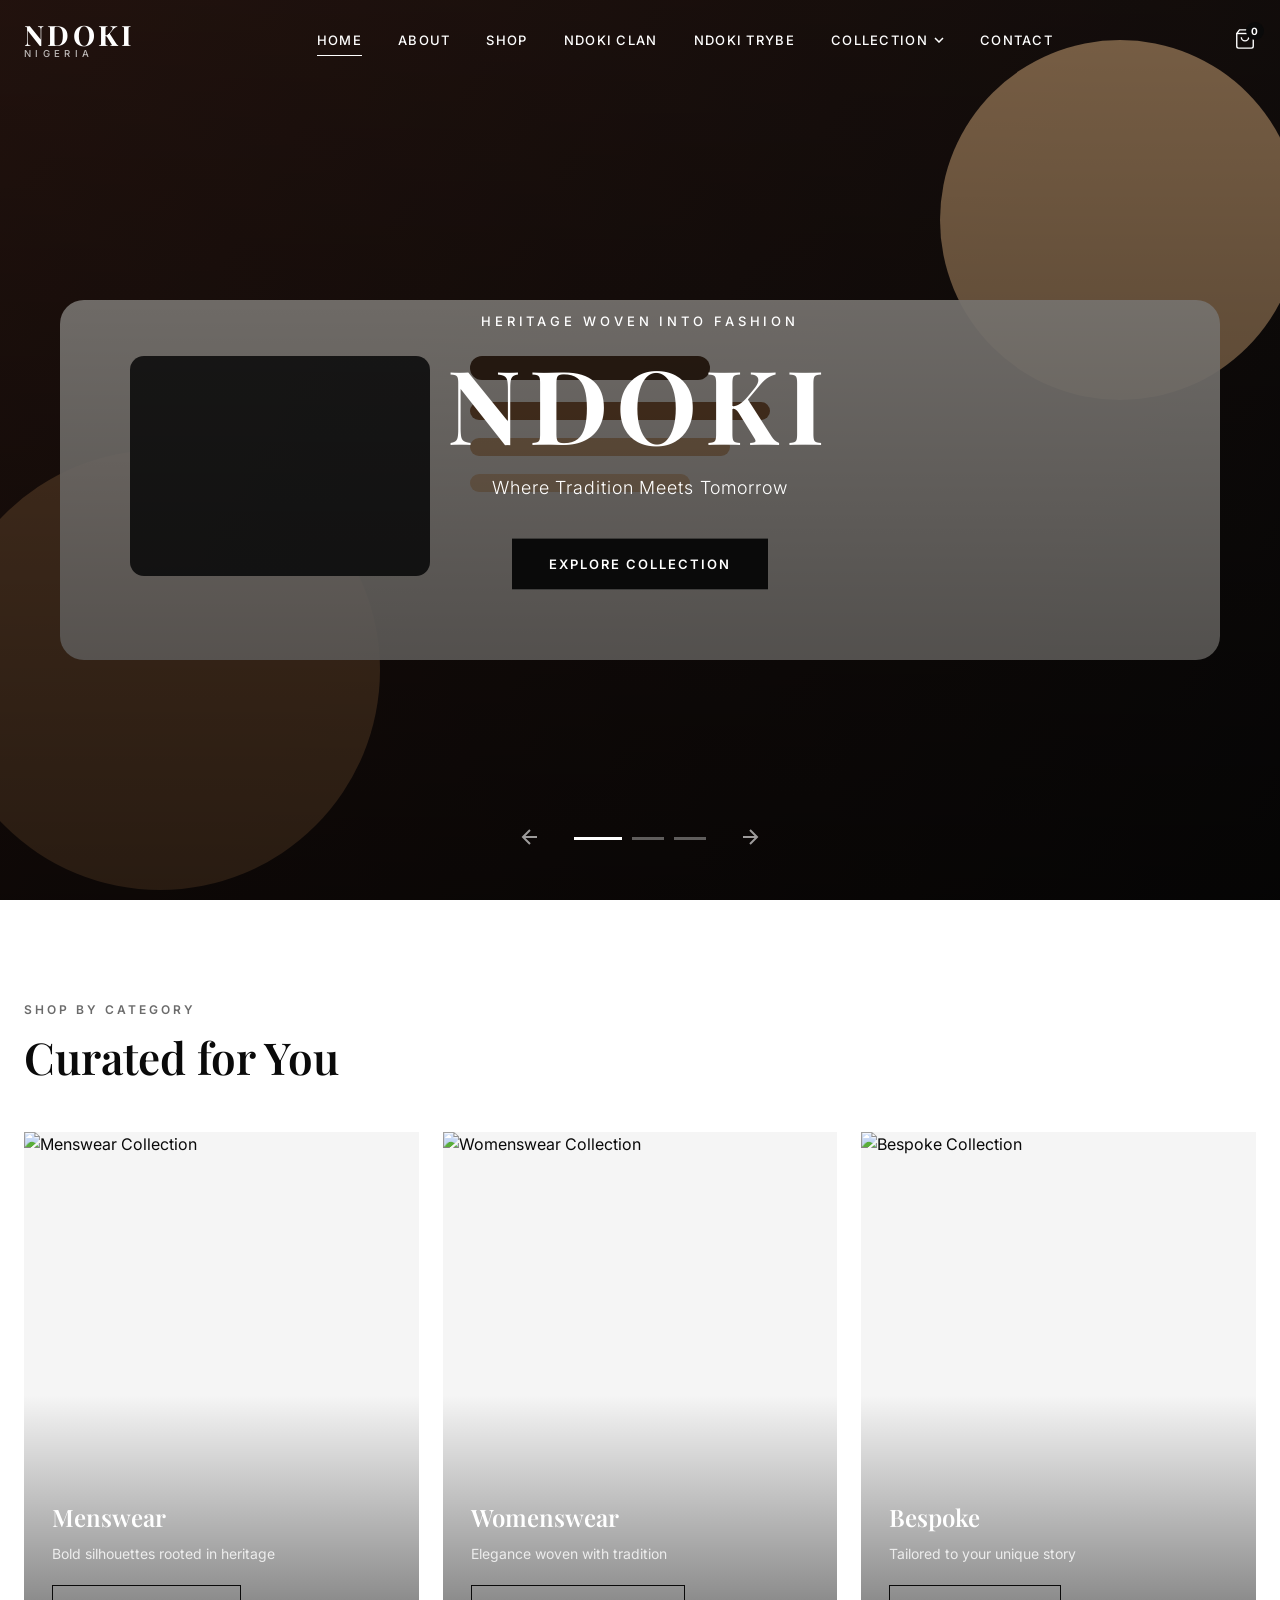
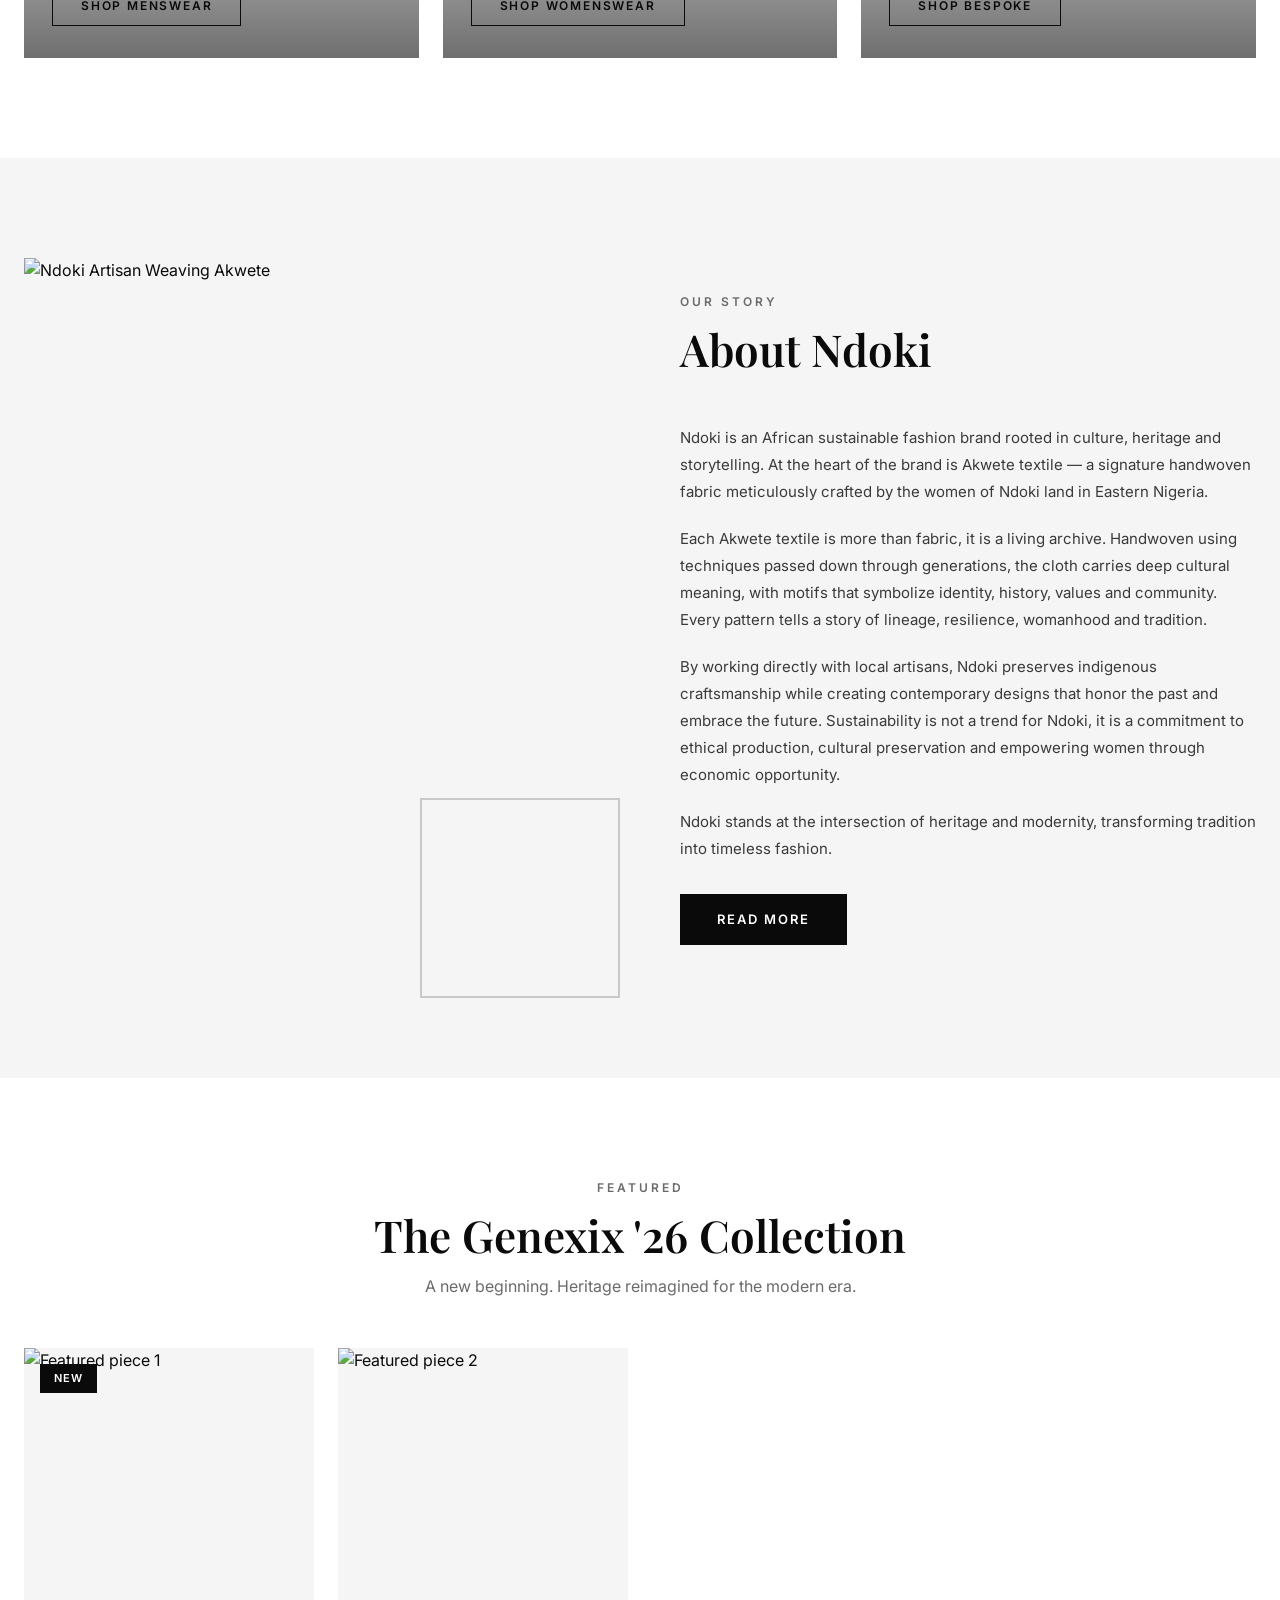
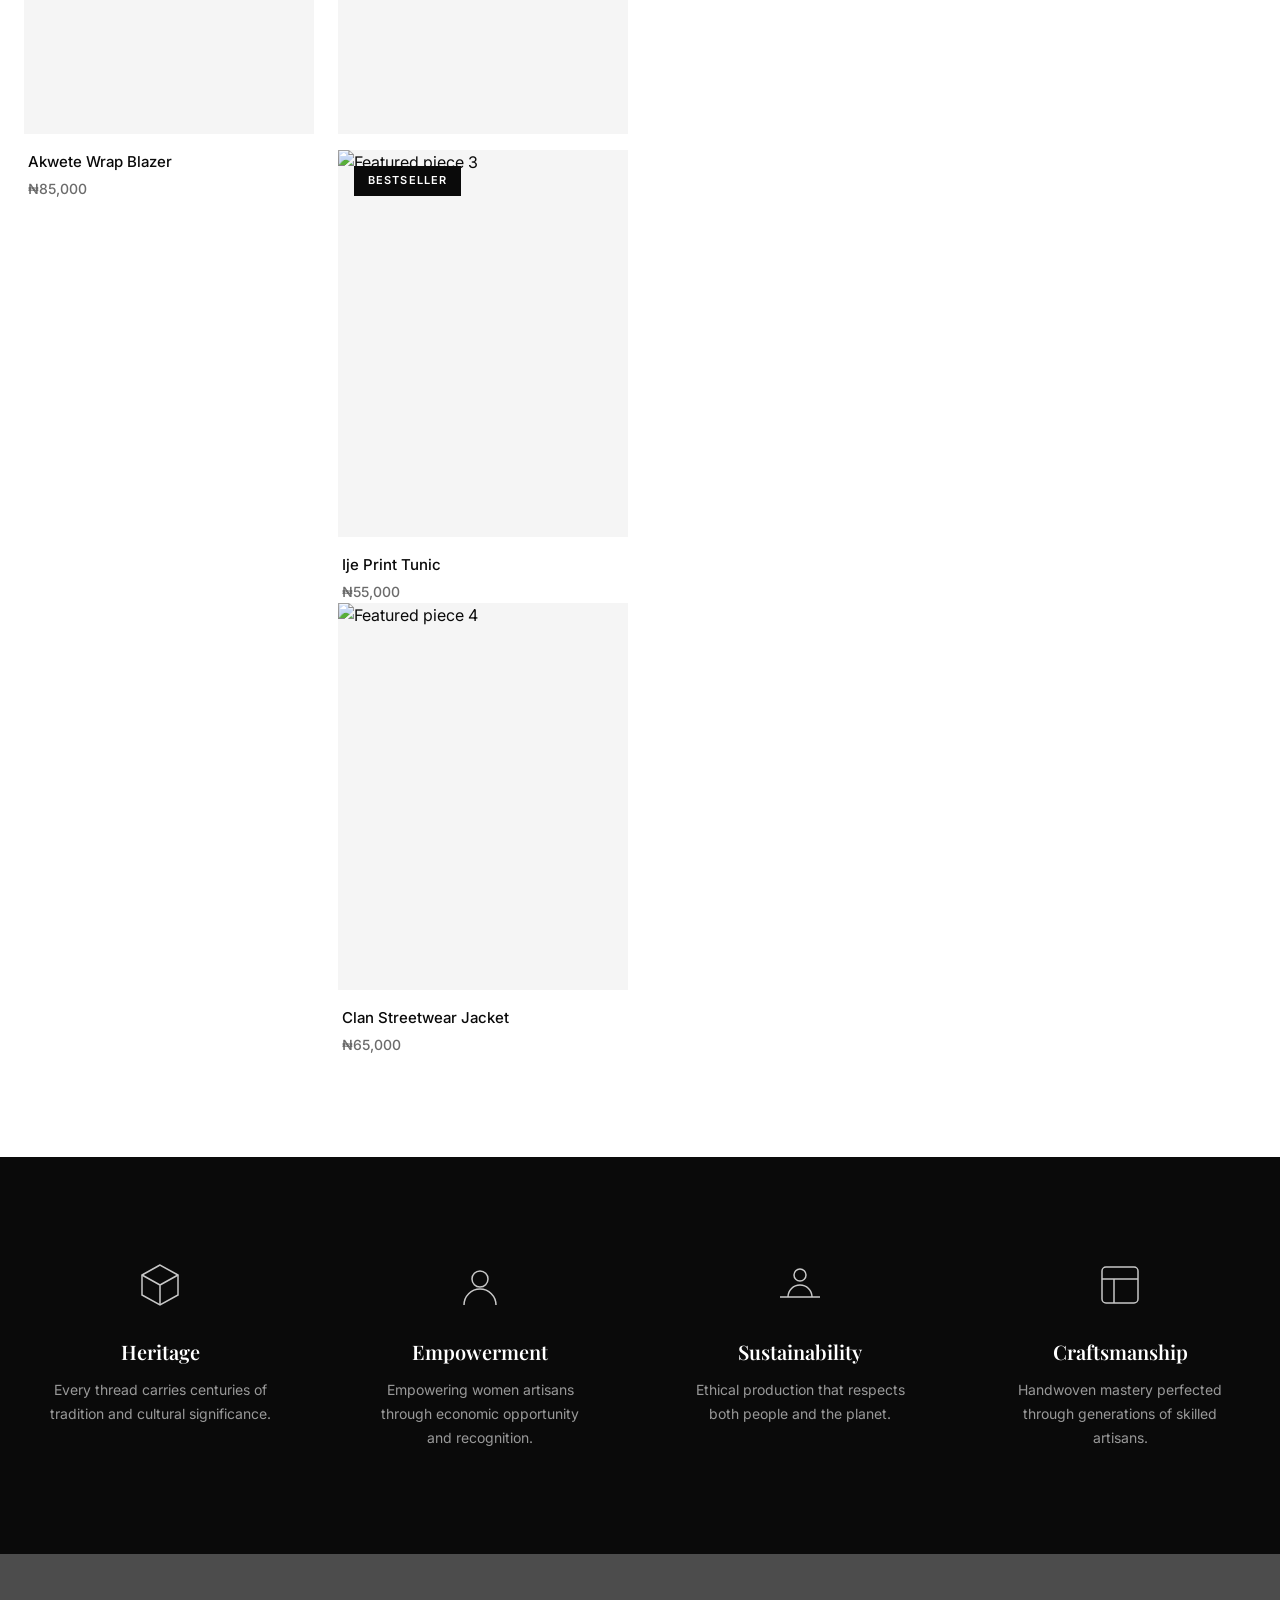
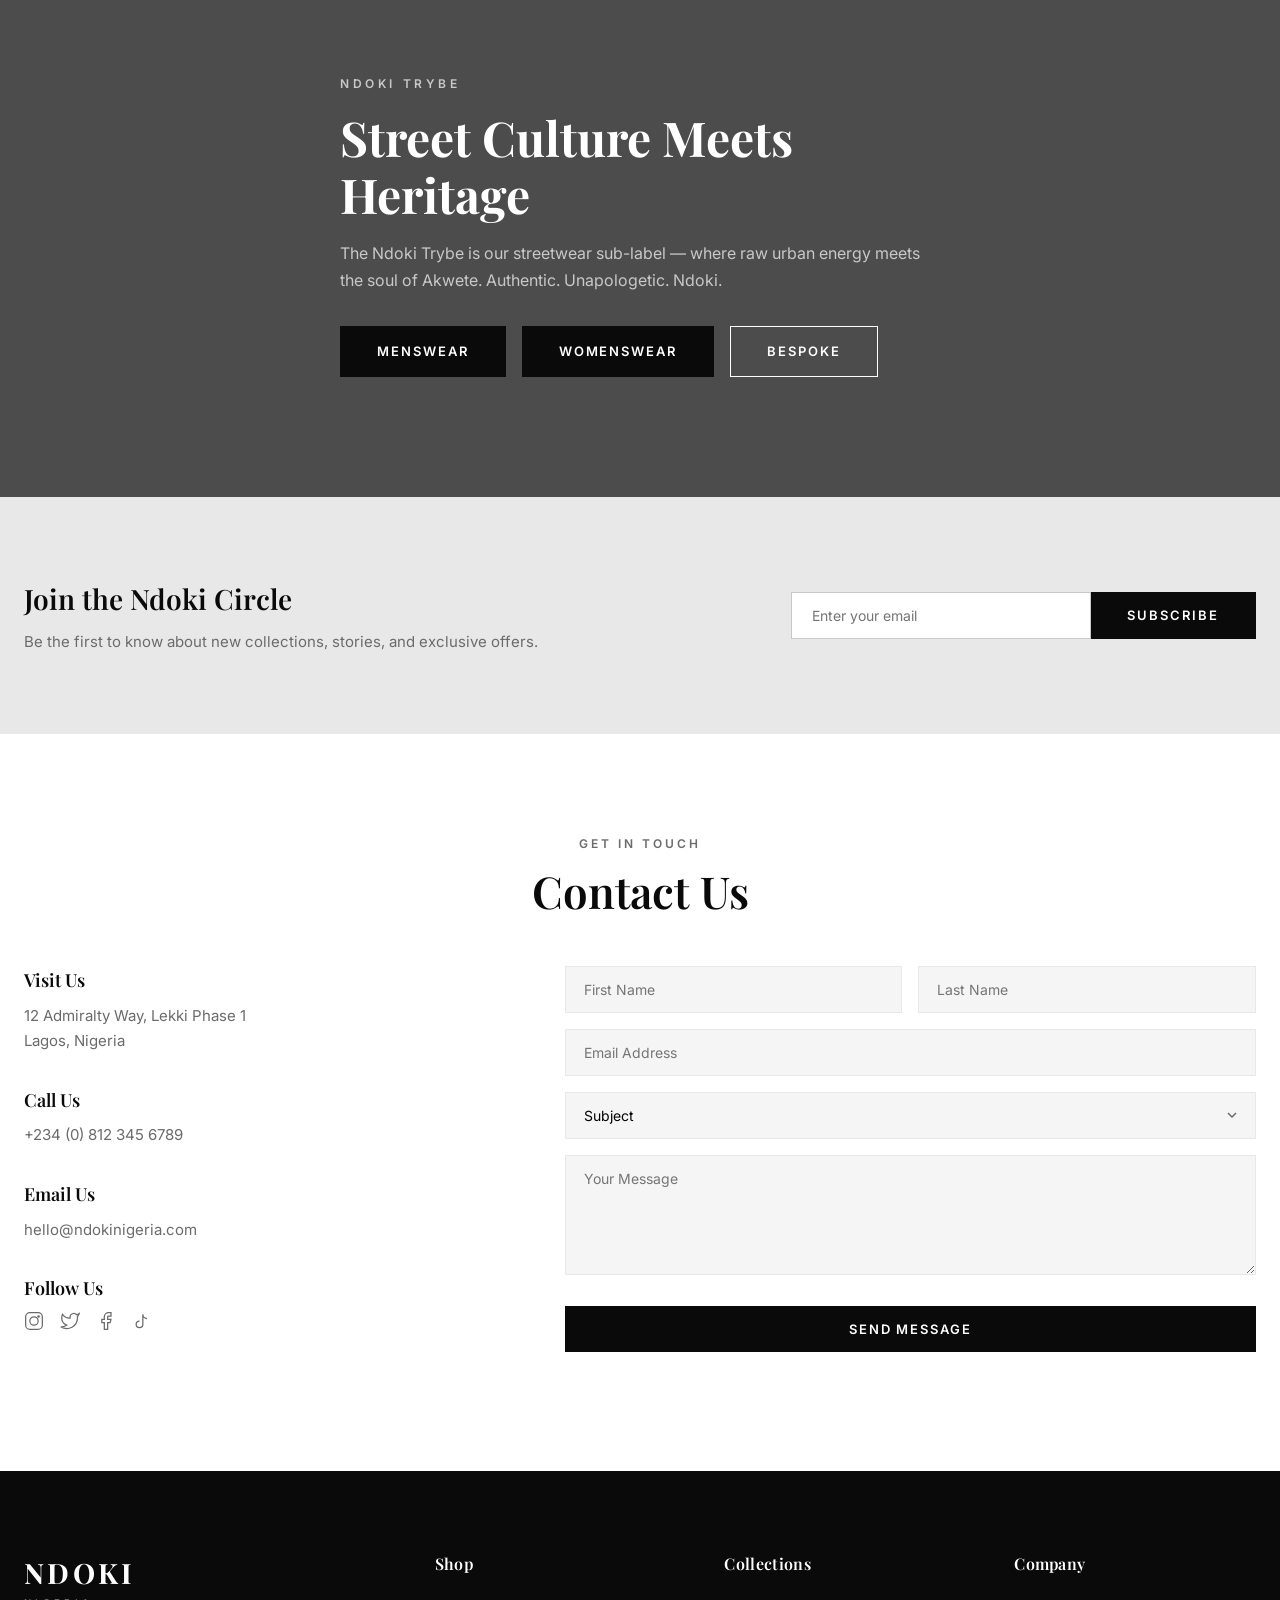
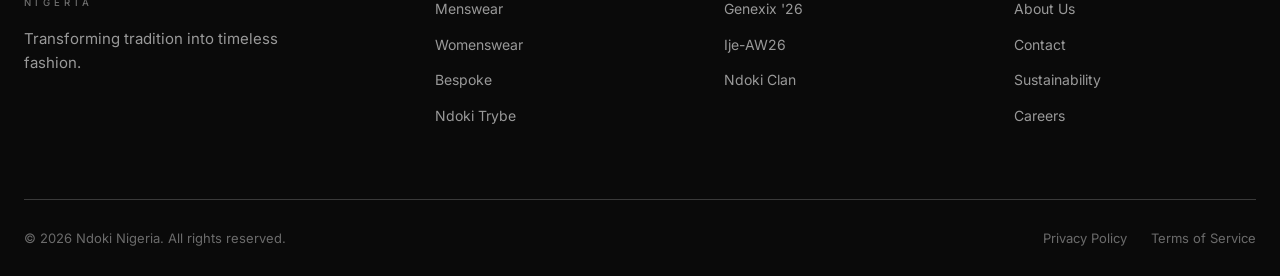
==== index.html @ 96408a79 "removed the img dir and created a new dir for img, added img and placeholders for it." ====
<!DOCTYPE html>
<html lang="en">
<head>
    <meta charset="UTF-8">
    <meta name="viewport" content="width=device-width, initial-scale=1.0">
    <title>NDOKI Nigeria | Heritage Fashion</title>
    <link rel="stylesheet" href="./assets/styles.css">
    <link rel="preconnect" href="https://fonts.googleapis.com">
    <link rel="preconnect" href="https://fonts.gstatic.com" crossorigin>
    <link href="https://fonts.googleapis.com/css2?family=Playfair+Display:ital,wght@0,400;0,500;0,600;0,700;1,400;1,500&family=Inter:wght@300;400;500;600;700&display=swap" rel="stylesheet">
</head>
<body>

    <!-- Header / Navigation -->
    <header class="header" id="header">
        <div class="header__container">
            <a href="#home" class="header__logo">
                <span class="logo-text">NDOKI</span>
                <span class="logo-sub">NIGERIA</span>
            </a>

            <nav class="nav" id="nav">
                <ul class="nav__list">
                    <li class="nav__item"><a href="#home" class="nav__link active">Home</a></li>
                    <li class="nav__item"><a href="#about" class="nav__link">About</a></li>
                    <li class="nav__item"><a href="#shop" class="nav__link">Shop</a></li>
                    <li class="nav__item"><a href="#ndoki-clan" class="nav__link">Ndoki Clan</a></li>
                    <li class="nav__item"><a href="#ndoki-trybe" class="nav__link">Ndoki Trybe</a></li>
                    <li class="nav__item nav__item--dropdown">
                        <a href="#collection" class="nav__link">Collection <svg class="nav__arrow" width="10" height="6" viewBox="0 0 10 6"><path d="M1 1l4 4 4-4" stroke="currentColor" stroke-width="1.5" fill="none"/></svg></a>
                        <ul class="nav__dropdown">
                            <li><a href="#genexix26">Genexix '26</a></li>
                            <li><a href="#ije-aw26">Ije-AW26</a></li>
                        </ul>
                    </li>
                    <li class="nav__item"><a href="#contact" class="nav__link">Contact</a></li>
                </ul>
            </nav>

            <div class="header__actions">
                <button class="header__cart" aria-label="Shopping Cart">
                    <svg width="22" height="22" viewBox="0 0 24 24" fill="none" stroke="currentColor" stroke-width="1.5">
                        <path d="M6 2L3 6v14a2 2 0 002 2h14a2 2 0 002-2V6l-3-4z"/>
                        <line x1="3" y1="6" x2="21" y2="6"/>
                        <path d="M16 10a4 4 0 01-8 0"/>
                    </svg>
                    <span class="cart-count">0</span>
                </button>
                <button class="header__menu-btn" id="menuBtn" aria-label="Toggle Menu">
                    <span></span>
                    <span></span>
                    <span></span>
                </button>
            </div>
        </div>
    </header>

    <!-- Mobile Navigation Overlay -->
    <div class="mobile-nav" id="mobileNav">
        <ul class="mobile-nav__list">
            <li><a href="#home">Home</a></li>
            <li><a href="#about">About</a></li>
            <li><a href="#shop">Shop</a></li>
            <li><a href="#ndoki-clan">Ndoki Clan</a></li>
            <li><a href="#ndoki-trybe">Ndoki Trybe</a></li>
            <li class="mobile-nav__dropdown">
                <a href="#collection" class="mobile-nav__toggle">Collection <svg width="10" height="6" viewBox="0 0 10 6"><path d="M1 1l4 4 4-4" stroke="currentColor" stroke-width="1.5" fill="none"/></svg></a>
                <ul class="mobile-nav__submenu">
                    <li><a href="#genexix26">Genexix '26</a></li>
                    <li><a href="#ije-aw26">Ije-AW26</a></li>
                </ul>
            </li>
            <li><a href="#contact">Contact</a></li>
        </ul>
    </div>

    <!-- Hero Section with Image Slider -->
    <section class="hero" id="home">
        <div class="hero__slider" id="heroSlider">
            <div class="hero__slide hero__slide--active" style="background-image: url('./img/hero-1.svg')">
                <div class="hero__overlay"></div>
                <div class="hero__content">
                    <p class="hero__tagline">Heritage Woven Into Fashion</p>
                    <h1 class="hero__title">NDOKI</h1>
                    <p class="hero__subtitle">Where Tradition Meets Tomorrow</p>
                    <a href="#shop" class="btn btn--primary">Explore Collection</a>
                </div>
            </div>
            <div class="hero__slide" style="background-image: url('https://images.unsplash.com/photo-1524504388940-b1c1722653e1?w=1920&q=80')">
                <div class="hero__overlay"></div>
                <div class="hero__content">
                    <p class="hero__tagline">Handwoven by Artisans</p>
                    <h1 class="hero__title">AKWETE</h1>
                    <p class="hero__subtitle">A Living Archive of Culture</p>
                    <a href="#shop" class="btn btn--primary">Shop Akwete</a>
                </div>
            </div>
            <div class="hero__slide" style="background-image: url('https://images.unsplash.com/photo-1490481651871-ab68de25d43d?w=1920&q=80')">
                <div class="hero__overlay"></div>
                <div class="hero__content">
                    <p class="hero__tagline">Sustainable. Timeless. Authentic.</p>
                    <h1 class="hero__title">COLLECTION</h1>
                    <p class="hero__subtitle">Genexix '26 Now Available</p>
                    <a href="#collection" class="btn btn--primary">View Collection</a>
                </div>
            </div>
        </div>
        <div class="hero__controls">
            <button class="hero__arrow hero__arrow--prev" id="prevSlide" aria-label="Previous Slide">
                <svg width="24" height="24" viewBox="0 0 24 24" fill="none" stroke="currentColor" stroke-width="2"><path d="M19 12H5M12 19l-7-7 7-7"/></svg>
            </button>
            <div class="hero__dots" id="heroDots">
                <button class="hero__dot hero__dot--active" data-index="0" aria-label="Slide 1"></button>
                <button class="hero__dot" data-index="1" aria-label="Slide 2"></button>
                <button class="hero__dot" data-index="2" aria-label="Slide 3"></button>
            </div>
            <button class="hero__arrow hero__arrow--next" id="nextSlide" aria-label="Next Slide">
                <svg width="24" height="24" viewBox="0 0 24 24" fill="none" stroke="currentColor" stroke-width="2"><path d="M5 12h14M12 5l7 7-7 7"/></svg>
            </button>
        </div>
    </section>

    <!-- Categories Section -->
    <section class="categories" id="shop">
        <div class="container">
            <div class="section-header">
                <p class="section-header__tag">Shop by Category</p>
                <h2 class="section-header__title">Curated for You</h2>
            </div>
            <div class="categories__grid">
                <div class="categories__card">
                    <div class="categories__image-wrap">
                        <img src="https://images.unsplash.com/photo-1617137968427-85924c800a22?w=800&q=80" alt="Menswear Collection" class="categories__image" loading="lazy">
                        <div class="categories__overlay"></div>
                    </div>
                    <div class="categories__info">
                        <h3 class="categories__name">Menswear</h3>
                        <p class="categories__desc">Bold silhouettes rooted in heritage</p>
                        <a href="#menswear" class="btn btn--outline">Shop Menswear</a>
                    </div>
                </div>
                <div class="categories__card">
                    <div class="categories__image-wrap">
                        <img src="https://images.unsplash.com/photo-1509631179647-0177331693ae?w=800&q=80" alt="Womenswear Collection" class="categories__image" loading="lazy">
                        <div class="categories__overlay"></div>
                    </div>
                    <div class="categories__info">
                        <h3 class="categories__name">Womenswear</h3>
                        <p class="categories__desc">Elegance woven with tradition</p>
                        <a href="#womenswear" class="btn btn--outline">Shop Womenswear</a>
                    </div>
                </div>
                <div class="categories__card">
                    <div class="categories__image-wrap">
                        <img src="https://images.unsplash.com/photo-1558171813-4c088753af8f?w=800&q=80" alt="Bespoke Collection" class="categories__image" loading="lazy">
                        <div class="categories__overlay"></div>
                    </div>
                    <div class="categories__info">
                        <h3 class="categories__name">Bespoke</h3>
                        <p class="categories__desc">Tailored to your unique story</p>
                        <a href="#bespoke" class="btn btn--outline">Shop Bespoke</a>
                    </div>
                </div>
            </div>
        </div>
    </section>

    <!-- About Section -->
    <section class="about" id="about">
        <div class="container">
            <div class="about__grid">
                <div class="about__image-col">
                    <div class="about__image-wrapper">
                        <img src="https://images.unsplash.com/photo-1558171814-2e56a3a40fa0?w=800&q=80" alt="Ndoki Artisan Weaving Akwete" class="about__image" loading="lazy">
                        <div class="about__image-accent"></div>
                    </div>
                </div>
                <div class="about__content-col">
                    <div class="section-header section-header--left">
                        <p class="section-header__tag">Our Story</p>
                        <h2 class="section-header__title">About Ndoki</h2>
                    </div>
                    <div class="about__text">
                        <p>Ndoki is an African sustainable fashion brand rooted in culture, heritage and storytelling. At the heart of the brand is Akwete textile &mdash; a signature handwoven fabric meticulously crafted by the women of Ndoki land in Eastern Nigeria.</p>
                        <p>Each Akwete textile is more than fabric, it is a living archive. Handwoven using techniques passed down through generations, the cloth carries deep cultural meaning, with motifs that symbolize identity, history, values and community. Every pattern tells a story of lineage, resilience, womanhood and tradition.</p>
                        <p>By working directly with local artisans, Ndoki preserves indigenous craftsmanship while creating contemporary designs that honor the past and embrace the future. Sustainability is not a trend for Ndoki, it is a commitment to ethical production, cultural preservation and empowering women through economic opportunity.</p>
                        <p>Ndoki stands at the intersection of heritage and modernity, transforming tradition into timeless fashion.</p>
                    </div>
                    <a href="#about-full" class="btn btn--primary">Read More</a>
                </div>
            </div>
        </div>
    </section>

    <!-- Featured Collection -->
    <section class="featured" id="collection">
        <div class="container">
            <div class="section-header section-header--center">
                <p class="section-header__tag">Featured</p>
                <h2 class="section-header__title">The Genexix '26 Collection</h2>
                <p class="section-header__desc">A new beginning. Heritage reimagined for the modern era.</p>
            </div>
            <div class="featured__grid">
                <div class="featured__item">
                    <div class="featured__image-wrap">
                        <img src="https://images.unsplash.com/photo-1434389677669-e08b4cda3a90?w=600&q=80" alt="Featured piece 1" class="featured__image" loading="lazy">
                        <div class="featured__badge">New</div>
                        <button class="featured__quick-view">Quick View</button>
                    </div>
                    <div class="featured__details">
                        <h4 class="featured__name">Akwete Wrap Blazer</h4>
                        <p class="featured__price">&#8358;85,000</p>
                    </div>
                </div>
                <div class="featured__item">
                    <div class="featured__image-wrap">
                        <img src="https://images.unsplash.com/photo-1485462537746-965f33f7f6a7?w=600&q=80" alt="Featured piece 2" class="featured__image" loading="lazy">
                        <div class="featured__quick-view">Quick View</button>
                    </div>
                    <div class="featured__details">
                        <h4 class="featured__name">Ndoki Heritage Gown</h4>
                        <p class="featured__price">&#8358;120,000</p>
                    </div>
                </div>
                <div class="featured__item">
                    <div class="featured__image-wrap">
                        <img src="https://images.unsplash.com/photo-1539109136881-3be0616acf4b?w=600&q=80" alt="Featured piece 3" class="featured__image" loading="lazy">
                        <div class="featured__badge">Bestseller</div>
                        <button class="featured__quick-view">Quick View</button>
                    </div>
                    <div class="featured__details">
                        <h4 class="featured__name">Ije Print Tunic</h4>
                        <p class="featured__price">&#8358;55,000</p>
                    </div>
                </div>
                <div class="featured__item">
                    <div class="featured__image-wrap">
                        <img src="https://images.unsplash.com/photo-1469334031218-e382a71b716b?w=600&q=80" alt="Featured piece 4" class="featured__image" loading="lazy">
                        <button class="featured__quick-view">Quick View</button>
                    </div>
                    <div class="featured__details">
                        <h4 class="featured__name">Clan Streetwear Jacket</h4>
                        <p class="featured__price">&#8358;65,000</p>
                    </div>
                </div>
            </div>
        </div>
    </section>

    <!-- Brand Values -->
    <section class="values">
        <div class="container">
            <div class="values__grid">
                <div class="values__item">
                    <div class="values__icon">
                        <svg width="48" height="48" viewBox="0 0 48 48" fill="none" stroke="currentColor" stroke-width="1.5">
                            <path d="M24 4L6 14v20l18 10 18-10V14L24 4z"/>
                            <path d="M6 14l18 10m0 0v20m0-20l18-10"/>
                        </svg>
                    </div>
                    <h4 class="values__title">Heritage</h4>
                    <p class="values__desc">Every thread carries centuries of tradition and cultural significance.</p>
                </div>
                <div class="values__item">
                    <div class="values__icon">
                        <svg width="48" height="48" viewBox="0 0 48 48" fill="none" stroke="currentColor" stroke-width="1.5">
                            <circle cx="24" cy="18" r="8"/>
                            <path d="M8 44c0-8.837 7.163-16 16-16s16 7.163 16 16"/>
                        </svg>
                    </div>
                    <h4 class="values__title">Empowerment</h4>
                    <p class="values__desc">Empowering women artisans through economic opportunity and recognition.</p>
                </div>
                <div class="values__item">
                    <div class="values__icon">
                        <svg width="48" height="48" viewBox="0 0 48 48" fill="none" stroke="currentColor" stroke-width="1.5">
                            <path d="M12 36c0-6.627 5.373-12 12-12s12 5.373 12 12"/>
                            <circle cx="24" cy="14" r="6"/>
                            <path d="M4 36h40"/>
                        </svg>
                    </div>
                    <h4 class="values__title">Sustainability</h4>
                    <p class="values__desc">Ethical production that respects both people and the planet.</p>
                </div>
                <div class="values__item">
                    <div class="values__icon">
                        <svg width="48" height="48" viewBox="0 0 48 48" fill="none" stroke="currentColor" stroke-width="1.5">
                            <rect x="6" y="6" width="36" height="36" rx="4"/>
                            <path d="M6 18h36M18 18v24"/>
                        </svg>
                    </div>
                    <h4 class="values__title">Craftsmanship</h4>
                    <p class="values__desc">Handwoven mastery perfected through generations of skilled artisans.</p>
                </div>
            </div>
        </div>
    </section>

    <!-- Ndoki Trybe Teaser -->
    <section class="trybe" id="ndoki-trybe">
        <div class="trybe__bg" style="background-image: url('https://images.unsplash.com/photo-1523359346063-d879354c0ea5?w=1920&q=80')"></div>
        <div class="trybe__overlay"></div>
        <div class="container">
            <div class="trybe__content">
                <p class="trybe__tag">Ndoki Trybe</p>
                <h2 class="trybe__title">Street Culture Meets Heritage</h2>
                <p class="trybe__desc">The Ndoki Trybe is our streetwear sub-label &mdash; where raw urban energy meets the soul of Akwete. Authentic. Unapologetic. Ndoki.</p>
                <div class="trybe__actions">
                    <a href="#trybe-menswear" class="btn btn--primary">Menswear</a>
                    <a href="#trybe-womenswear" class="btn btn--primary">Womenswear</a>
                    <a href="#trybe-bespoke" class="btn btn--outline btn--light">Bespoke</a>
                </div>
            </div>
        </div>
    </section>

    <!-- Newsletter -->
    <section class="newsletter">
        <div class="container">
            <div class="newsletter__inner">
                <div class="newsletter__text">
                    <h3 class="newsletter__title">Join the Ndoki Circle</h3>
                    <p class="newsletter__desc">Be the first to know about new collections, stories, and exclusive offers.</p>
                </div>
                <form class="newsletter__form" id="newsletterForm">
                    <input type="email" class="newsletter__input" placeholder="Enter your email" required>
                    <button type="submit" class="btn btn--primary">Subscribe</button>
                </form>
            </div>
        </div>
    </section>

    <!-- Contact Section -->
    <section class="contact" id="contact">
        <div class="container">
            <div class="section-header section-header--center">
                <p class="section-header__tag">Get in Touch</p>
                <h2 class="section-header__title">Contact Us</h2>
            </div>
            <div class="contact__grid">
                <div class="contact__info">
                    <div class="contact__info-item">
                        <h4>Visit Us</h4>
                        <p>12 Admiralty Way, Lekki Phase 1<br>Lagos, Nigeria</p>
                    </div>
                    <div class="contact__info-item">
                        <h4>Call Us</h4>
                        <p>+234 (0) 812 345 6789</p>
                    </div>
                    <div class="contact__info-item">
                        <h4>Email Us</h4>
                        <p>hello@ndokinigeria.com</p>
                    </div>
                    <div class="contact__info-item">
                        <h4>Follow Us</h4>
                        <div class="contact__social">
                            <a href="#" aria-label="Instagram">
                                <svg width="20" height="20" viewBox="0 0 24 24" fill="none" stroke="currentColor" stroke-width="1.5"><rect x="2" y="2" width="20" height="20" rx="5"/><circle cx="12" cy="12" r="5"/><circle cx="17.5" cy="6.5" r="1.5" fill="currentColor" stroke="none"/></svg>
                            </a>
                            <a href="#" aria-label="Twitter">
                                <svg width="20" height="20" viewBox="0 0 24 24" fill="none" stroke="currentColor" stroke-width="1.5"><path d="M23 3a10.9 10.9 0 01-3.14 1.53 4.48 4.48 0 00-7.86 3v1A10.66 10.66 0 013 4s-4 9 5 13a11.64 11.64 0 01-7 2c9 5 20 0 20-11.5 0-.28-.03-.56-.08-.83A7.72 7.72 0 0023 3z"/></svg>
                            </a>
                            <a href="#" aria-label="Facebook">
                                <svg width="20" height="20" viewBox="0 0 24 24" fill="none" stroke="currentColor" stroke-width="1.5"><path d="M18 2h-3a5 5 0 00-5 5v3H7v4h3v8h4v-8h3l1-4h-4V7a1 1 0 011-1h3z"/></svg>
                            </a>
                            <a href="#" aria-label="TikTok">
                                <svg width="20" height="20" viewBox="0 0 24 24" fill="none" stroke="currentColor" stroke-width="1.5"><path d="M9 12a4 4 0 104 4V4a5 5 0 005 5"/></svg>
                            </a>
                        </div>
                    </div>
                </div>
                <form class="contact__form" id="contactForm">
                    <div class="contact__form-row">
                        <input type="text" class="contact__input" placeholder="First Name" required>
                        <input type="text" class="contact__input" placeholder="Last Name" required>
                    </div>
                    <input type="email" class="contact__input" placeholder="Email Address" required>
                    <select class="contact__input contact__select">
                        <option value="" disabled selected>Subject</option>
                        <option value="general">General Inquiry</option>
                        <option value="bespoke">Bespoke Order</option>
                        <option value="wholesale">Wholesale</option>
                        <option value="press">Press</option>
                        <option value="trybe">Ndoki Trybe</option>
                    </select>
                    <textarea class="contact__input contact__textarea" rows="5" placeholder="Your Message" required></textarea>
                    <button type="submit" class="btn btn--primary btn--full">Send Message</button>
                </form>
            </div>
        </div>
    </section>

    <!-- Footer -->
    <footer class="footer">
        <div class="container">
            <div class="footer__grid">
                <div class="footer__brand">
                    <a href="#home" class="footer__logo">
                        <span class="logo-text">NDOKI</span>
                        <span class="logo-sub">NIGERIA</span>
                    </a>
                    <p class="footer__tagline">Transforming tradition into timeless fashion.</p>
                </div>
                <div class="footer__links">
                    <h5 class="footer__heading">Shop</h5>
                    <ul>
                        <li><a href="#menswear">Menswear</a></li>
                        <li><a href="#womenswear">Womenswear</a></li>
                        <li><a href="#bespoke">Bespoke</a></li>
                        <li><a href="#ndoki-trybe">Ndoki Trybe</a></li>
                    </ul>
                </div>
                <div class="footer__links">
                    <h5 class="footer__heading">Collections</h5>
                    <ul>
                        <li><a href="#genexix26">Genexix '26</a></li>
                        <li><a href="#ije-aw26">Ije-AW26</a></li>
                        <li><a href="#ndoki-clan">Ndoki Clan</a></li>
                    </ul>
                </div>
                <div class="footer__links">
                    <h5 class="footer__heading">Company</h5>
                    <ul>
                        <li><a href="#about">About Us</a></li>
                        <li><a href="#contact">Contact</a></li>
                        <li><a href="#">Sustainability</a></li>
                        <li><a href="#">Careers</a></li>
                    </ul>
                </div>
            </div>
            <div class="footer__bottom">
                <p>&copy; 2026 Ndoki Nigeria. All rights reserved.</p>
                <div class="footer__legal">
                    <a href="#">Privacy Policy</a>
                    <a href="#">Terms of Service</a>
                </div>
            </div>
        </div>
    </footer>

    <script src="./assets/main.js"></script>
</body>
</html>
---- assets/styles.css ----
/* =============================================
   NDOKI NIGERIA - Brand Stylesheet
   Colors: Black, White, Grey
   ============================================= */

/* --- CSS Variables --- */
:root {
    --black: #0a0a0a;
    --black-light: #1a1a1a;
    --black-mid: #2a2a2a;
    --grey-dark: #3a3a3a;
    --grey: #6b6b6b;
    --grey-light: #999999;
    --grey-lighter: #c8c8c8;
    --grey-pale: #e8e8e8;
    --off-white: #f5f5f5;
    --white: #ffffff;

    --font-display: 'Playfair Display', Georgia, serif;
    --font-body: 'Inter', -apple-system, BlinkMacSystemFont, sans-serif;

    --container-max: 1280px;
    --header-height: 80px;

    --transition: 0.3s cubic-bezier(0.25, 0.46, 0.45, 0.94);
    --transition-slow: 0.6s cubic-bezier(0.25, 0.46, 0.45, 0.94);
}

/* --- Reset --- */
*,
*::before,
*::after {
    margin: 0;
    padding: 0;
    box-sizing: border-box;
}

html {
    scroll-behavior: smooth;
    font-size: 16px;
    -webkit-font-smoothing: antialiased;
    -moz-osx-font-smoothing: grayscale;
}

body {
    font-family: var(--font-body);
    color: var(--black);
    background-color: var(--white);
    line-height: 1.6;
    overflow-x: hidden;
}

a {
    text-decoration: none;
    color: inherit;
    transition: var(--transition);
}

ul {
    list-style: none;
}

img {
    max-width: 100%;
    height: auto;
    display: block;
}

button {
    border: none;
    background: none;
    cursor: pointer;
    font-family: inherit;
    color: inherit;
}

input, select, textarea {
    font-family: inherit;
    font-size: inherit;
}

/* --- Container --- */
.container {
    max-width: var(--container-max);
    margin: 0 auto;
    padding: 0 24px;
}

/* --- Buttons --- */
.btn {
    display: inline-flex;
    align-items: center;
    justify-content: center;
    padding: 14px 36px;
    font-family: var(--font-body);
    font-size: 0.8125rem;
    font-weight: 600;
    letter-spacing: 0.15em;
    text-transform: uppercase;
    border-radius: 0;
    transition: var(--transition);
    cursor: pointer;
    position: relative;
    overflow: hidden;
}

.btn--primary {
    background: var(--black);
    color: var(--white);
    border: 1.5px solid var(--black);
}

.btn--primary:hover {
    background: var(--white);
    color: var(--black);
}

.btn--outline {
    background: transparent;
    color: var(--black);
    border: 1.5px solid var(--black);
}

.btn--outline:hover {
    background: var(--black);
    color: var(--white);
}

.btn--outline.btn--light {
    border-color: var(--white);
    color: var(--white);
}

.btn--outline.btn--light:hover {
    background: var(--white);
    color: var(--black);
}

.btn--full {
    width: 100%;
}

/* =============================================
   HEADER
   ============================================= */
.header {
    position: fixed;
    top: 0;
    left: 0;
    width: 100%;
    height: var(--header-height);
    z-index: 1000;
    transition: var(--transition);
    background: transparent;
}

.header--scrolled {
    background: rgba(255, 255, 255, 0.97);
    backdrop-filter: blur(12px);
    box-shadow: 0 1px 0 rgba(0,0,0,0.08);
}

.header--scrolled .logo-text,
.header--scrolled .logo-sub,
.header--scrolled .nav__link,
.header--scrolled .header__cart svg {
    color: var(--black);
}

.header--scrolled .header__menu-btn span {
    background: var(--black);
}

.header__container {
    max-width: var(--container-max);
    margin: 0 auto;
    padding: 0 24px;
    height: 100%;
    display: flex;
    align-items: center;
    justify-content: space-between;
}

.header__logo {
    display: flex;
    flex-direction: column;
    align-items: flex-start;
    line-height: 1;
}

.logo-text {
    font-family: var(--font-display);
    font-size: 1.75rem;
    font-weight: 700;
    letter-spacing: 0.12em;
    color: var(--white);
    transition: var(--transition);
}

.logo-sub {
    font-family: var(--font-body);
    font-size: 0.6rem;
    font-weight: 500;
    letter-spacing: 0.45em;
    color: var(--white);
    opacity: 0.7;
    transition: var(--transition);
}

.nav {
    display: flex;
    align-items: center;
}

.nav__list {
    display: flex;
    align-items: center;
    gap: 36px;
}

.nav__link {
    font-size: 0.8125rem;
    font-weight: 500;
    letter-spacing: 0.1em;
    text-transform: uppercase;
    color: var(--white);
    position: relative;
    padding: 4px 0;
    display: flex;
    align-items: center;
    gap: 6px;
    transition: var(--transition);
}

.nav__link::after {
    content: '';
    position: absolute;
    bottom: -2px;
    left: 0;
    width: 0;
    height: 1.5px;
    background: currentColor;
    transition: var(--transition);
}

.nav__link:hover::after,
.nav__link.active::after {
    width: 100%;
}

.nav__arrow {
    transition: var(--transition);
}

/* Dropdown */
.nav__item--dropdown {
    position: relative;
}

.nav__dropdown {
    position: absolute;
    top: calc(100% + 16px);
    left: 50%;
    transform: translateX(-50%) translateY(8px);
    background: var(--white);
    min-width: 220px;
    opacity: 0;
    visibility: hidden;
    transition: var(--transition);
    box-shadow: 0 12px 40px rgba(0,0,0,0.12);
    border-top: 2px solid var(--black);
}

.nav__item--dropdown:hover .nav__dropdown {
    opacity: 1;
    visibility: visible;
    transform: translateX(-50%) translateY(0);
}

.nav__item--dropdown:hover .nav__arrow {
    transform: rotate(180deg);
}

.nav__dropdown li a {
    display: block;
    padding: 12px 24px;
    font-size: 0.8125rem;
    font-weight: 500;
    letter-spacing: 0.05em;
    color: var(--black);
    transition: var(--transition);
}

.nav__dropdown li a:hover {
    background: var(--off-white);
    padding-left: 30px;
}

/* Header Actions */
.header__actions {
    display: flex;
    align-items: center;
    gap: 20px;
}

.header__cart {
    position: relative;
    color: var(--white);
    transition: var(--transition);
}

.header__cart:hover {
    opacity: 0.7;
}

.cart-count {
    position: absolute;
    top: -6px;
    right: -8px;
    background: var(--black);
    color: var(--white);
    font-size: 0.625rem;
    font-weight: 700;
    width: 18px;
    height: 18px;
    border-radius: 50%;
    display: flex;
    align-items: center;
    justify-content: center;
}

.header--scrolled .cart-count {
    background: var(--black);
}

/* Hamburger */
.header__menu-btn {
    display: none;
    flex-direction: column;
    gap: 5px;
    width: 28px;
    padding: 4px 0;
    z-index: 1001;
}

.header__menu-btn span {
    display: block;
    width: 100%;
    height: 2px;
    background: var(--white);
    transition: var(--transition);
    transform-origin: center;
}

.header__menu-btn.active span:nth-child(1) {
    transform: translateY(7px) rotate(45deg);
}

.header__menu-btn.active span:nth-child(2) {
    opacity: 0;
}

.header__menu-btn.active span:nth-child(3) {
    transform: translateY(-7px) rotate(-45deg);
}

/* Mobile Nav */
.mobile-nav {
    position: fixed;
    top: 0;
    left: 0;
    width: 100%;
    height: 100vh;
    background: var(--black);
    z-index: 999;
    display: flex;
    align-items: center;
    justify-content: center;
    opacity: 0;
    visibility: hidden;
    transition: var(--transition-slow);
}

.mobile-nav.active {
    opacity: 1;
    visibility: visible;
}

.mobile-nav__list {
    text-align: center;
}

.mobile-nav__list li {
    margin-bottom: 28px;
}

.mobile-nav__list a {
    font-family: var(--font-display);
    font-size: 2rem;
    font-weight: 500;
    color: var(--white);
    letter-spacing: 0.05em;
    transition: var(--transition);
}

.mobile-nav__list a:hover {
    opacity: 0.6;
}

.mobile-nav__toggle {
    display: inline-flex !important;
    align-items: center;
    gap: 10px;
}

.mobile-nav__toggle svg {
    transition: var(--transition);
}

.mobile-nav__dropdown.active .mobile-nav__toggle svg {
    transform: rotate(180deg);
}

.mobile-nav__submenu {
    max-height: 0;
    overflow: hidden;
    transition: var(--transition);
}

.mobile-nav__dropdown.active .mobile-nav__submenu {
    max-height: 300px;
}

.mobile-nav__submenu li {
    margin-bottom: 12px !important;
}

.mobile-nav__submenu a {
    font-size: 1.1rem !important;
    font-family: var(--font-body) !important;
    opacity: 0.6;
}

/* =============================================
   HERO SECTION
   ============================================= */
.hero {
    position: relative;
    width: 100%;
    height: 100vh;
    min-height: 600px;
    overflow: hidden;
}

.hero__slider {
    position: relative;
    width: 100%;
    height: 100%;
}

.hero__slide {
    position: absolute;
    top: 0;
    left: 0;
    width: 100%;
    height: 100%;
    background-size: cover;
    background-position: center;
    opacity: 0;
    transition: opacity 1s ease;
}

.hero__slide--active {
    opacity: 1;
}

.hero__overlay {
    position: absolute;
    top: 0;
    left: 0;
    width: 100%;
    height: 100%;
    background: linear-gradient(
        to bottom,
        rgba(0, 0, 0, 0.4) 0%,
        rgba(0, 0, 0, 0.55) 50%,
        rgba(0, 0, 0, 0.7) 100%
    );
}

.hero__content {
    position: absolute;
    top: 50%;
    left: 50%;
    transform: translate(-50%, -50%);
    text-align: center;
    color: var(--white);
    z-index: 2;
    width: 90%;
    max-width: 700px;
}

.hero__tagline {
    font-size: 0.8125rem;
    font-weight: 500;
    letter-spacing: 0.3em;
    text-transform: uppercase;
    margin-bottom: 20px;
    opacity: 0;
    transform: translateY(20px);
    animation: heroFadeUp 0.8s 0.3s forwards;
}

.hero__title {
    font-family: var(--font-display);
    font-size: clamp(3rem, 8vw, 7rem);
    font-weight: 700;
    letter-spacing: 0.08em;
    line-height: 1;
    margin-bottom: 20px;
    opacity: 0;
    transform: translateY(30px);
    animation: heroFadeUp 0.8s 0.5s forwards;
}

.hero__subtitle {
    font-size: 1.125rem;
    font-weight: 300;
    letter-spacing: 0.05em;
    margin-bottom: 36px;
    opacity: 0.85;
    opacity: 0;
    transform: translateY(20px);
    animation: heroFadeUp 0.8s 0.7s forwards;
}

.hero__content .btn {
    opacity: 0;
    transform: translateY(20px);
    animation: heroFadeUp 0.8s 0.9s forwards;
}

@keyframes heroFadeUp {
    to {
        opacity: 1;
        transform: translateY(0);
    }
}

/* Hero Controls */
.hero__controls {
    position: absolute;
    bottom: 40px;
    left: 50%;
    transform: translateX(-50%);
    display: flex;
    align-items: center;
    gap: 24px;
    z-index: 10;
}

.hero__arrow {
    color: var(--white);
    opacity: 0.6;
    transition: var(--transition);
    padding: 8px;
}

.hero__arrow:hover {
    opacity: 1;
}

.hero__dots {
    display: flex;
    gap: 10px;
}

.hero__dot {
    width: 32px;
    height: 3px;
    background: rgba(255, 255, 255, 0.35);
    transition: var(--transition);
}

.hero__dot--active {
    background: var(--white);
    width: 48px;
}

/* =============================================
   SECTION HEADERS
   ============================================= */
.section-header {
    margin-bottom: 48px;
}

.section-header--center {
    text-align: center;
}

.section-header--left {
    text-align: left;
}

.section-header__tag {
    font-size: 0.75rem;
    font-weight: 600;
    letter-spacing: 0.25em;
    text-transform: uppercase;
    color: var(--grey);
    margin-bottom: 12px;
}

.section-header__title {
    font-family: var(--font-display);
    font-size: clamp(1.75rem, 3.5vw, 2.75rem);
    font-weight: 600;
    line-height: 1.2;
    color: var(--black);
}

.section-header__desc {
    font-size: 1rem;
    color: var(--grey);
    margin-top: 12px;
    max-width: 500px;
}

.section-header--center .section-header__desc {
    margin-left: auto;
    margin-right: auto;
}

/* =============================================
   CATEGORIES SECTION
   ============================================= */
.categories {
    padding: 100px 0;
    background: var(--white);
}

.categories__grid {
    display: grid;
    grid-template-columns: repeat(3, 1fr);
    gap: 24px;
}

.categories__card {
    position: relative;
    overflow: hidden;
    background: var(--off-white);
    transition: var(--transition);
}

.categories__card:hover {
    box-shadow: 0 16px 48px rgba(0, 0, 0, 0.1);
}

.categories__image-wrap {
    position: relative;
    width: 100%;
    aspect-ratio: 3 / 4;
    overflow: hidden;
}

.categories__image {
    width: 100%;
    height: 100%;
    object-fit: cover;
    transition: transform 0.8s cubic-bezier(0.25, 0.46, 0.45, 0.94);
}

.categories__card:hover .categories__image {
    transform: scale(1.06);
}

.categories__overlay {
    position: absolute;
    top: 0;
    left: 0;
    width: 100%;
    height: 100%;
    background: linear-gradient(to top, rgba(0,0,0,0.55) 0%, transparent 50%);
}

.categories__info {
    position: absolute;
    bottom: 0;
    left: 0;
    right: 0;
    padding: 32px 28px;
    color: var(--white);
    z-index: 2;
}

.categories__name {
    font-family: var(--font-display);
    font-size: 1.5rem;
    font-weight: 600;
    margin-bottom: 6px;
}

.categories__desc {
    font-size: 0.875rem;
    opacity: 0.8;
    margin-bottom: 20px;
}

.categories__info .btn {
    padding: 10px 28px;
    font-size: 0.75rem;
}

/* =============================================
   ABOUT SECTION
   ============================================= */
.about {
    padding: 100px 0;
    background: var(--off-white);
}

.about__grid {
    display: grid;
    grid-template-columns: 1fr 1fr;
    gap: 80px;
    align-items: center;
}

.about__image-wrapper {
    position: relative;
}

.about__image {
    width: 100%;
    aspect-ratio: 4 / 5;
    object-fit: cover;
}

.about__image-accent {
    position: absolute;
    bottom: -20px;
    right: -20px;
    width: 200px;
    height: 200px;
    border: 2px solid var(--grey-lighter);
    z-index: -1;
}

.about__content-col {
    padding: 20px 0;
}

.about__text {
    margin-bottom: 32px;
}

.about__text p {
    font-size: 0.9375rem;
    line-height: 1.8;
    color: var(--grey-dark);
    margin-bottom: 20px;
}

.about__text p:last-child {
    margin-bottom: 0;
}

/* =============================================
   FEATURED COLLECTION
   ============================================= */
.featured {
    padding: 100px 0;
    background: var(--white);
}

.featured__grid {
    display: grid;
    grid-template-columns: repeat(4, 1fr);
    gap: 24px;
}

.featured__item {
    transition: var(--transition);
}

.featured__item:hover {
    transform: translateY(-4px);
}

.featured__image-wrap {
    position: relative;
    overflow: hidden;
    aspect-ratio: 3 / 4;
    background: var(--off-white);
    margin-bottom: 16px;
}

.featured__image {
    width: 100%;
    height: 100%;
    object-fit: cover;
    transition: transform 0.8s cubic-bezier(0.25, 0.46, 0.45, 0.94);
}

.featured__item:hover .featured__image {
    transform: scale(1.05);
}

.featured__badge {
    position: absolute;
    top: 16px;
    left: 16px;
    background: var(--black);
    color: var(--white);
    font-size: 0.6875rem;
    font-weight: 600;
    letter-spacing: 0.1em;
    text-transform: uppercase;
    padding: 6px 14px;
}

.featured__quick-view {
    position: absolute;
    bottom: 0;
    left: 0;
    width: 100%;
    background: rgba(0, 0, 0, 0.85);
    color: var(--white);
    font-size: 0.75rem;
    font-weight: 600;
    letter-spacing: 0.15em;
    text-transform: uppercase;
    padding: 14px;
    transform: translateY(100%);
    transition: var(--transition);
}

.featured__item:hover .featured__quick-view {
    transform: translateY(0);
}

.featured__details {
    padding: 0 4px;
}

.featured__name {
    font-size: 0.9375rem;
    font-weight: 500;
    margin-bottom: 4px;
}

.featured__price {
    font-size: 0.875rem;
    color: var(--grey);
    font-weight: 500;
}

/* =============================================
   VALUES SECTION
   ============================================= */
.values {
    padding: 80px 0;
    background: var(--black);
    color: var(--white);
}

.values__grid {
    display: grid;
    grid-template-columns: repeat(4, 1fr);
    gap: 48px;
}

.values__item {
    text-align: center;
    padding: 24px;
}

.values__icon {
    margin-bottom: 20px;
    color: var(--grey-lighter);
}

.values__title {
    font-family: var(--font-display);
    font-size: 1.25rem;
    font-weight: 600;
    margin-bottom: 10px;
}

.values__desc {
    font-size: 0.875rem;
    color: var(--grey-light);
    line-height: 1.7;
}

/* =============================================
   TRYBE SECTION
   ============================================= */
.trybe {
    position: relative;
    padding: 120px 0;
    min-height: 500px;
    display: flex;
    align-items: center;
    overflow: hidden;
}

.trybe__bg {
    position: absolute;
    top: 0;
    left: 0;
    width: 100%;
    height: 100%;
    background-size: cover;
    background-position: center;
    background-attachment: fixed;
}

.trybe__overlay {
    position: absolute;
    top: 0;
    left: 0;
    width: 100%;
    height: 100%;
    background: rgba(0, 0, 0, 0.7);
}

.trybe__content {
    position: relative;
    z-index: 2;
    color: var(--white);
    max-width: 600px;
}

.trybe__tag {
    font-size: 0.75rem;
    font-weight: 600;
    letter-spacing: 0.3em;
    text-transform: uppercase;
    color: var(--grey-lighter);
    margin-bottom: 16px;
}

.trybe__title {
    font-family: var(--font-display);
    font-size: clamp(2rem, 4vw, 3rem);
    font-weight: 700;
    margin-bottom: 16px;
    line-height: 1.2;
}

.trybe__desc {
    font-size: 1rem;
    color: var(--grey-lighter);
    margin-bottom: 32px;
    line-height: 1.7;
}

.trybe__actions {
    display: flex;
    gap: 16px;
    flex-wrap: wrap;
}

/* =============================================
   NEWSLETTER
   ============================================= */
.newsletter {
    padding: 80px 0;
    background: var(--grey-pale);
}

.newsletter__inner {
    display: flex;
    align-items: center;
    justify-content: space-between;
    gap: 48px;
}

.newsletter__title {
    font-family: var(--font-display);
    font-size: 1.75rem;
    font-weight: 600;
    margin-bottom: 8px;
}

.newsletter__desc {
    font-size: 0.9375rem;
    color: var(--grey);
}

.newsletter__form {
    display: flex;
    gap: 0;
    flex-shrink: 0;
}

.newsletter__input {
    padding: 14px 20px;
    border: 1.5px solid var(--grey-lighter);
    background: var(--white);
    min-width: 300px;
    font-size: 0.875rem;
    outline: none;
    transition: var(--transition);
}

.newsletter__input:focus {
    border-color: var(--black);
}

.newsletter__form .btn {
    border-left: none;
}

/* =============================================
   CONTACT SECTION
   ============================================= */
.contact {
    padding: 100px 0;
    background: var(--white);
}

.contact__grid {
    display: grid;
    grid-template-columns: 1fr 1.5fr;
    gap: 80px;
}

.contact__info-item {
    margin-bottom: 32px;
}

.contact__info-item h4 {
    font-family: var(--font-display);
    font-size: 1.125rem;
    font-weight: 600;
    margin-bottom: 8px;
}

.contact__info-item p {
    font-size: 0.9375rem;
    color: var(--grey);
    line-height: 1.7;
}

.contact__social {
    display: flex;
    gap: 16px;
    margin-top: 8px;
}

.contact__social a {
    color: var(--grey);
    transition: var(--transition);
}

.contact__social a:hover {
    color: var(--black);
}

.contact__form-row {
    display: grid;
    grid-template-columns: 1fr 1fr;
    gap: 16px;
}

.contact__input {
    width: 100%;
    padding: 14px 18px;
    border: 1.5px solid var(--grey-pale);
    background: var(--off-white);
    font-size: 0.875rem;
    outline: none;
    transition: var(--transition);
    margin-bottom: 16px;
}

.contact__input:focus {
    border-color: var(--black);
    background: var(--white);
}

.contact__select {
    appearance: none;
    background-image: url("data:image/svg+xml,%3Csvg width='10' height='6' viewBox='0 0 10 6' xmlns='http://www.w3.org/2000/svg'%3E%3Cpath d='M1 1l4 4 4-4' stroke='%236b6b6b' stroke-width='1.5' fill='none'/%3E%3C/svg%3E");
    background-repeat: no-repeat;
    background-position: right 18px center;
    padding-right: 44px;
    cursor: pointer;
}

.contact__textarea {
    resize: vertical;
    min-height: 120px;
}

.contact__form .btn {
    margin-top: 8px;
}

/* =============================================
   FOOTER
   ============================================= */
.footer {
    background: var(--black);
    color: var(--white);
    padding: 80px 0 0;
}

.footer__grid {
    display: grid;
    grid-template-columns: 1.5fr 1fr 1fr 1fr;
    gap: 48px;
    padding-bottom: 60px;
    border-bottom: 1px solid var(--grey-dark);
}

.footer__logo {
    display: flex;
    flex-direction: column;
    align-items: flex-start;
    margin-bottom: 16px;
}

.footer__logo .logo-text {
    color: var(--white);
}

.footer__logo .logo-sub {
    color: var(--grey-light);
}

.footer__tagline {
    font-size: 0.9375rem;
    color: var(--grey-light);
    max-width: 280px;
    line-height: 1.6;
}

.footer__heading {
    font-family: var(--font-display);
    font-size: 1rem;
    font-weight: 600;
    margin-bottom: 20px;
    letter-spacing: 0.02em;
}

.footer__links ul li {
    margin-bottom: 10px;
}

.footer__links ul a {
    font-size: 0.875rem;
    color: var(--grey-light);
    transition: var(--transition);
}

.footer__links ul a:hover {
    color: var(--white);
}

.footer__bottom {
    display: flex;
    align-items: center;
    justify-content: space-between;
    padding: 28px 0;
}

.footer__bottom p {
    font-size: 0.8125rem;
    color: var(--grey);
}

.footer__legal {
    display: flex;
    gap: 24px;
}

.footer__legal a {
    font-size: 0.8125rem;
    color: var(--grey);
}

.footer__legal a:hover {
    color: var(--white);
}

/* =============================================
   SCROLL ANIMATIONS
   ============================================= */
.fade-in {
    opacity: 0;
    transform: translateY(30px);
    transition: opacity 0.8s ease, transform 0.8s ease;
}

.fade-in.visible {
    opacity: 1;
    transform: translateY(0);
}

.fade-in-left {
    opacity: 0;
    transform: translateX(-30px);
    transition: opacity 0.8s ease, transform 0.8s ease;
}

.fade-in-left.visible {
    opacity: 1;
    transform: translateX(0);
}

.fade-in-right {
    opacity: 0;
    transform: translateX(30px);
    transition: opacity 0.8s ease, transform 0.8s ease;
}

.fade-in-right.visible {
    opacity: 1;
    transform: translateX(0);
}

/* =============================================
   RESPONSIVE DESIGN
   ============================================= */

/* Tablet: 1024px and below */
@media (max-width: 1024px) {
    .nav {
        display: none;
    }

    .header__menu-btn {
        display: flex;
    }

    .categories__grid {
        grid-template-columns: repeat(3, 1fr);
        gap: 16px;
    }

    .about__grid {
        gap: 48px;
    }

    .featured__grid {
        grid-template-columns: repeat(2, 1fr);
    }

    .values__grid {
        grid-template-columns: repeat(2, 1fr);
        gap: 32px;
    }

    .contact__grid {
        gap: 48px;
    }

    .footer__grid {
        grid-template-columns: 1fr 1fr;
        gap: 40px;
    }

    .newsletter__inner {
        flex-direction: column;
        text-align: center;
    }

    .newsletter__input {
        min-width: 260px;
    }
}

/* Mobile Large: 768px and below */
@media (max-width: 768px) {
    :root {
        --header-height: 64px;
    }

    .categories__grid {
        grid-template-columns: 1fr;
        gap: 20px;
    }

    .categories__image-wrap {
        aspect-ratio: 4 / 3;
    }

    .about__grid {
        grid-template-columns: 1fr;
        gap: 40px;
    }

    .about__image-accent {
        width: 120px;
        height: 120px;
        bottom: -12px;
        right: -12px;
    }

    .featured__grid {
        grid-template-columns: repeat(2, 1fr);
        gap: 16px;
    }

    .values__grid {
        grid-template-columns: 1fr 1fr;
        gap: 24px;
    }

    .trybe__bg {
        background-attachment: scroll;
    }

    .contact__grid {
        grid-template-columns: 1fr;
        gap: 48px;
    }

    .contact__form-row {
        grid-template-columns: 1fr;
    }

    .newsletter__form {
        flex-direction: column;
        width: 100%;
    }

    .newsletter__input {
        min-width: unset;
        width: 100%;
    }

    .newsletter__form .btn {
        border-left: 1.5px solid var(--black);
        width: 100%;
    }

    .footer__grid {
        grid-template-columns: 1fr;
        gap: 32px;
    }

    .footer__bottom {
        flex-direction: column;
        gap: 12px;
        text-align: center;
    }

    .hero__controls {
        bottom: 24px;
    }

    .mobile-nav__list a {
        font-size: 1.5rem;
    }
}

/* Mobile Small: 480px and below */
@media (max-width: 480px) {
    .container {
        padding: 0 16px;
    }

    .btn {
        padding: 12px 28px;
        font-size: 0.75rem;
    }

    .categories {
        padding: 60px 0;
    }

    .section-header {
        margin-bottom: 32px;
    }

    .about {
        padding: 60px 0;
    }

    .featured {
        padding: 60px 0;
    }

    .featured__grid {
        grid-template-columns: 1fr;
        max-width: 360px;
        margin: 0 auto;
    }

    .values {
        padding: 60px 0;
    }

    .values__grid {
        grid-template-columns: 1fr;
        gap: 16px;
    }

    .values__item {
        padding: 16px;
    }

    .trybe {
        padding: 80px 0;
    }

    .trybe__actions {
        flex-direction: column;
    }

    .trybe__actions .btn {
        width: 100%;
    }

    .newsletter {
        padding: 60px 0;
    }

    .contact {
        padding: 60px 0;
    }

    .footer {
        padding: 60px 0 0;
    }

    .hero__title {
        font-size: 2.5rem;
    }
}
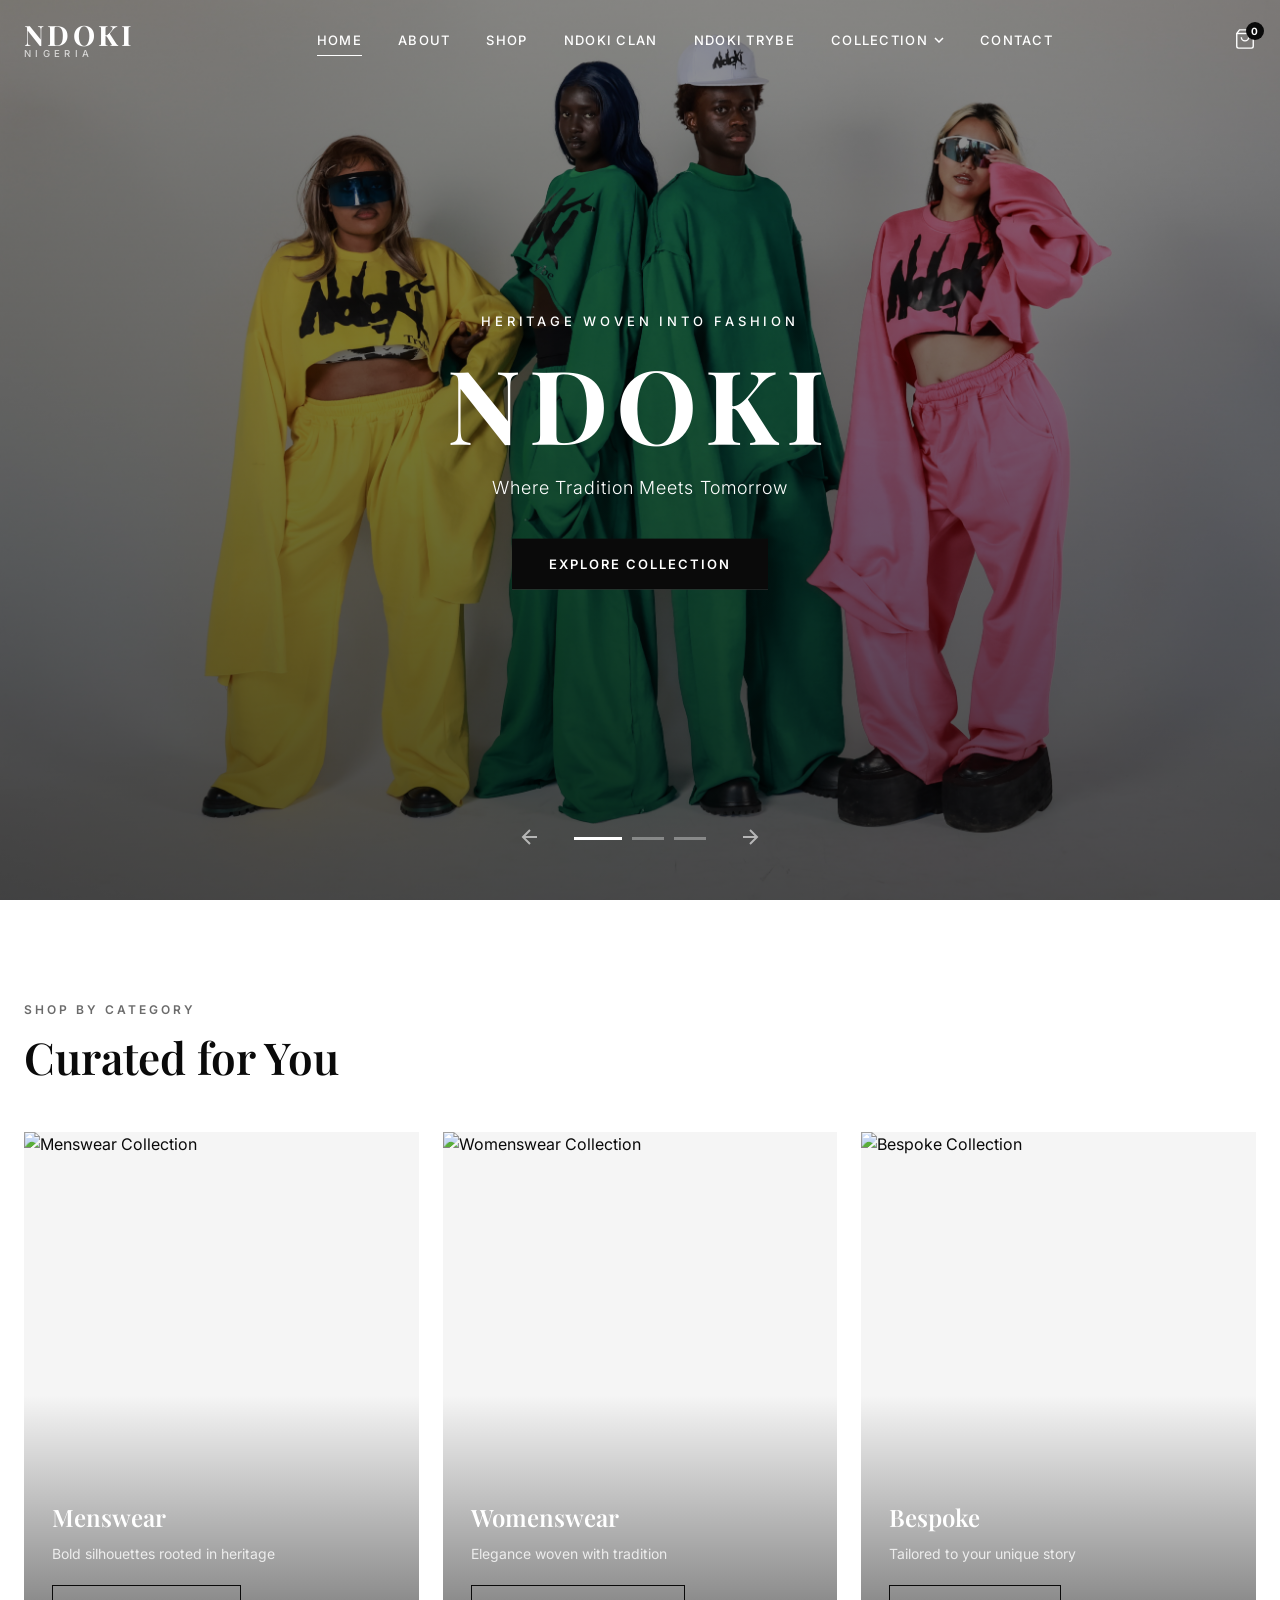
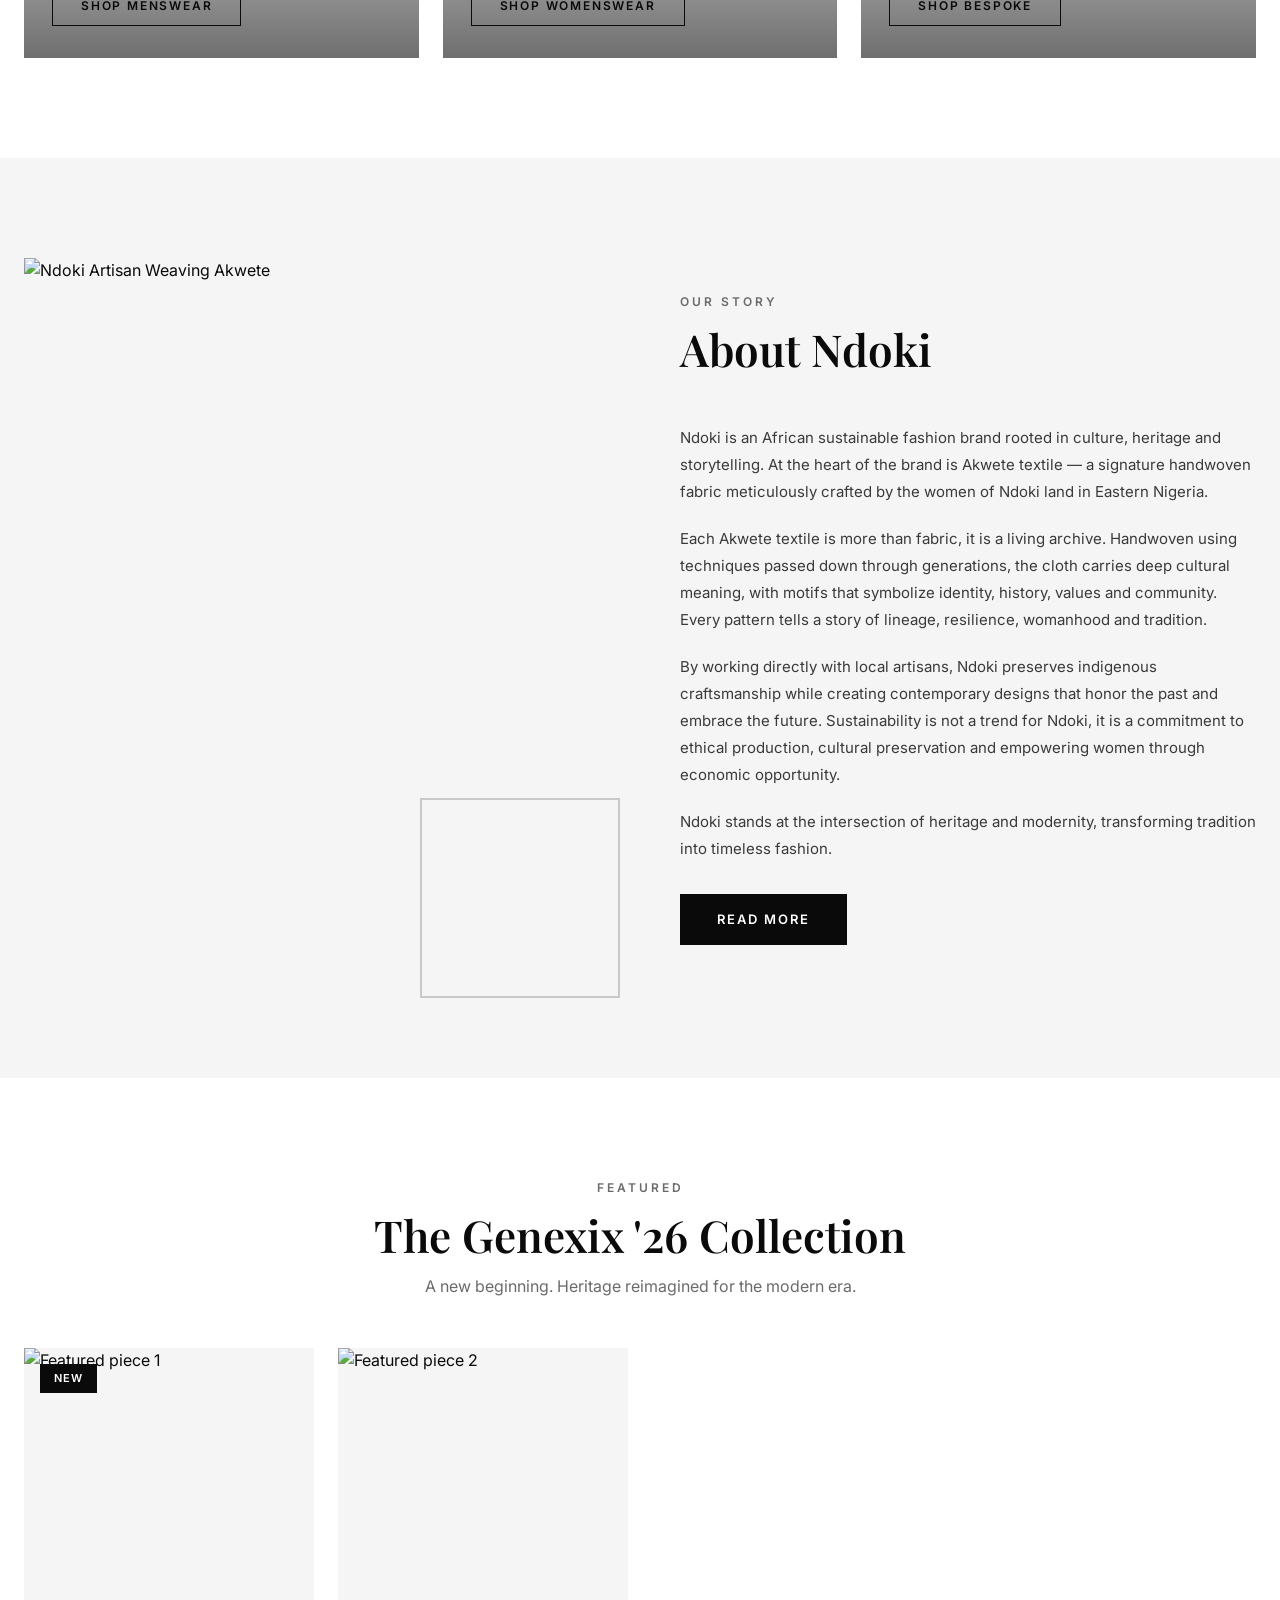
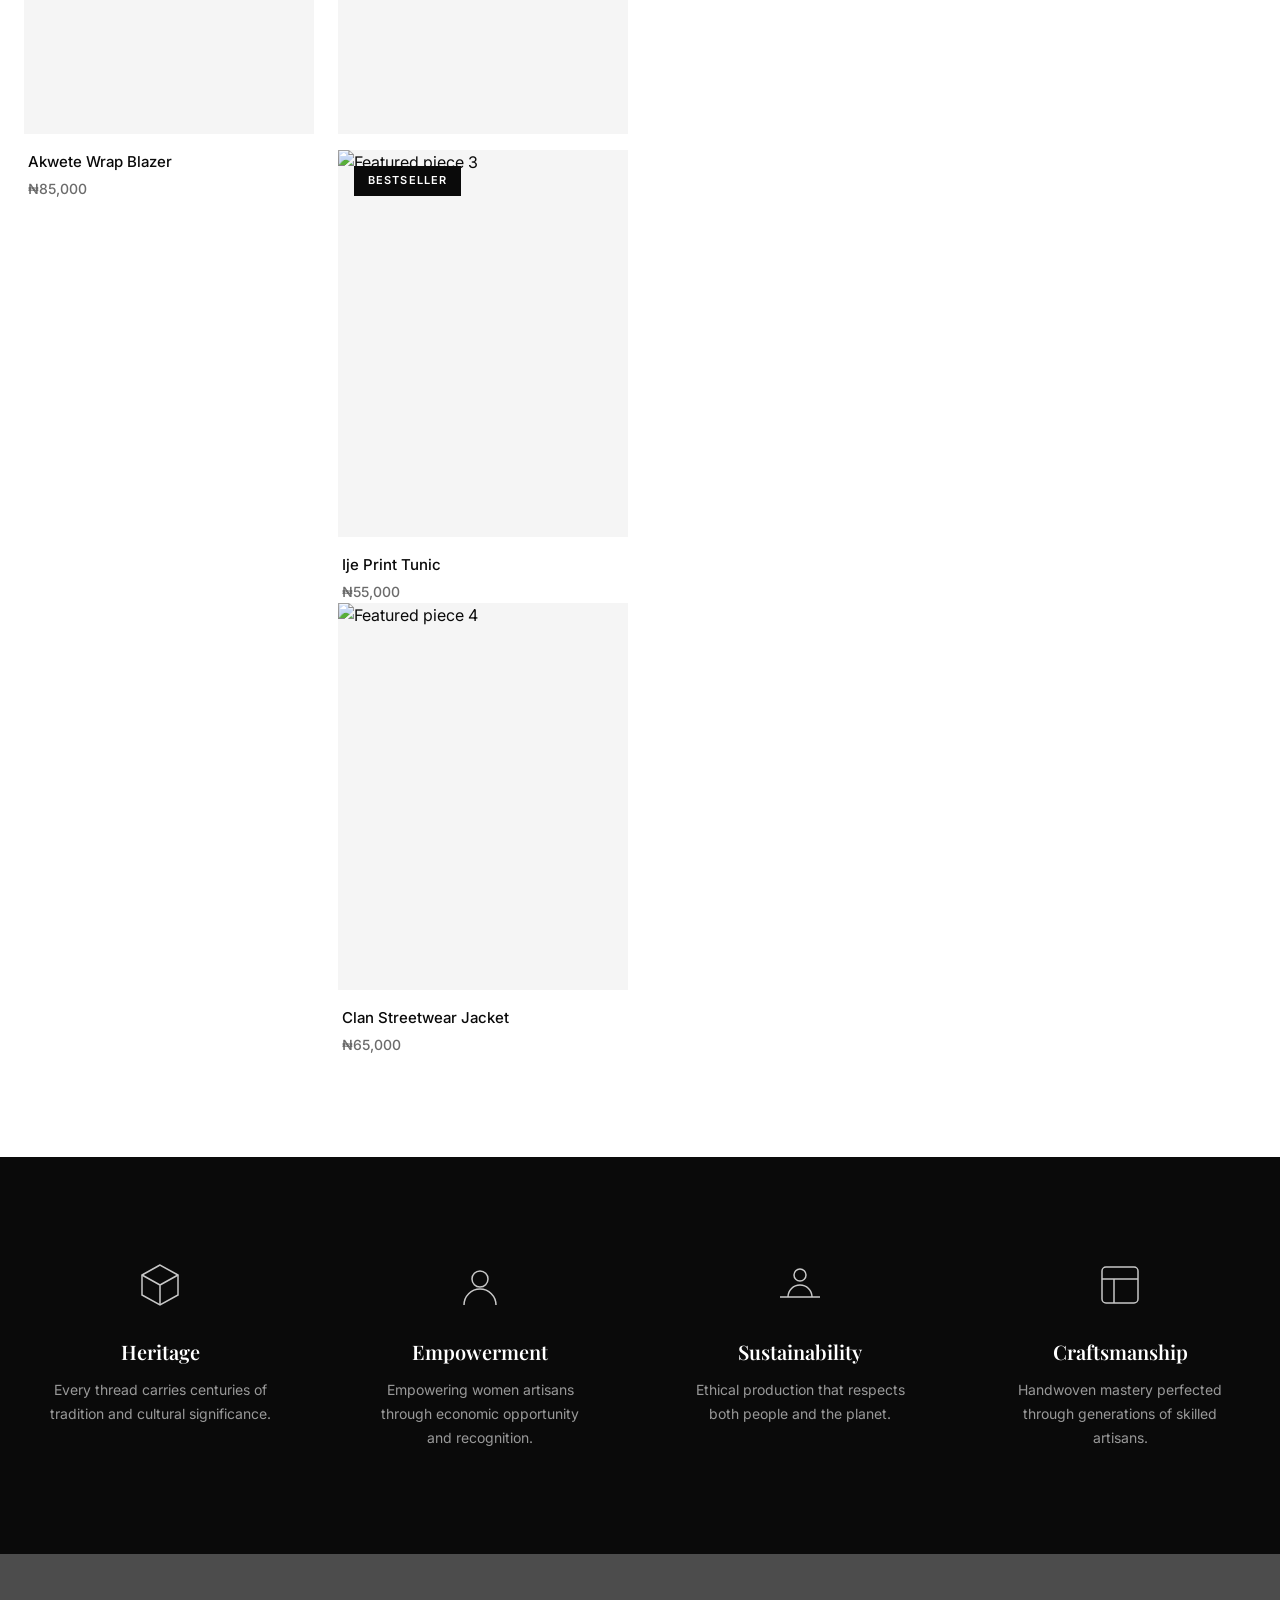
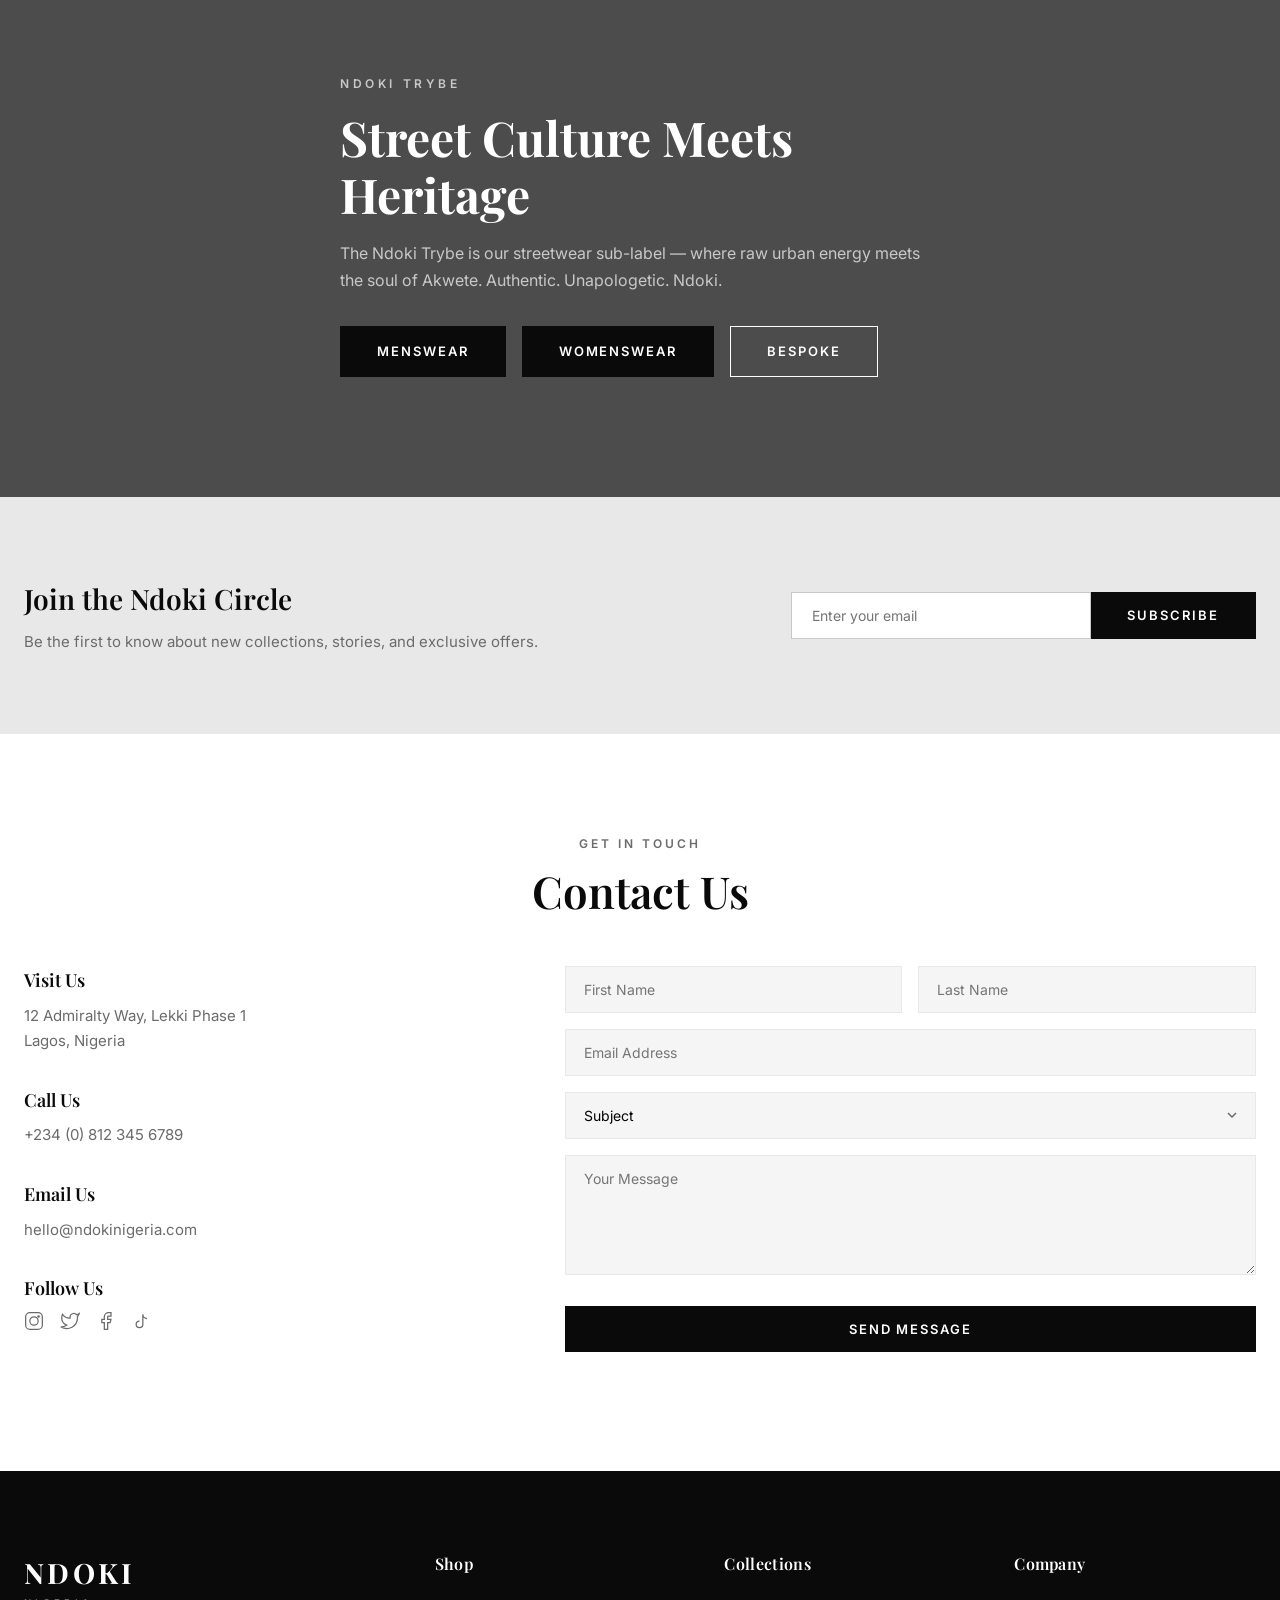
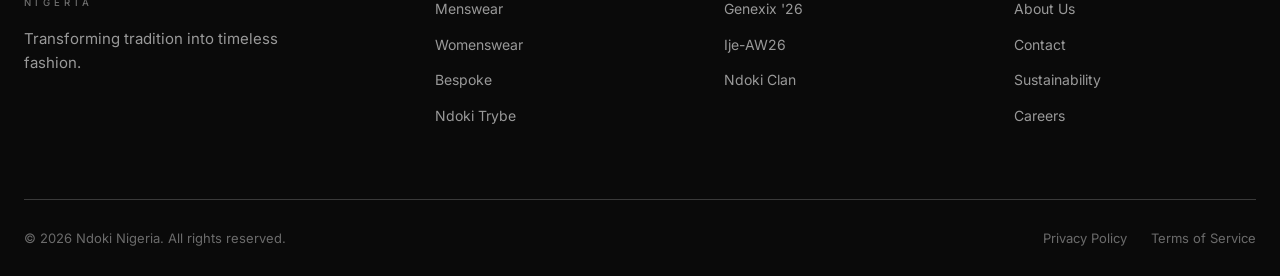
==== commit cf07f152: "Added image to the dir and on the maind page" ====
--- a/index.html
+++ b/index.html
@@ -77,7 +77,7 @@
     <!-- Hero Section with Image Slider -->
     <section class="hero" id="home">
         <div class="hero__slider" id="heroSlider">
-            <div class="hero__slide hero__slide--active" style="background-image: url('./img/hero-1.svg')">
+            <div class="hero__slide hero__slide--active" style="background-image: url('./img/Ndoki47.jpeg')">
                 <div class="hero__overlay"></div>
                 <div class="hero__content">
                     <p class="hero__tagline">Heritage Woven Into Fashion</p>
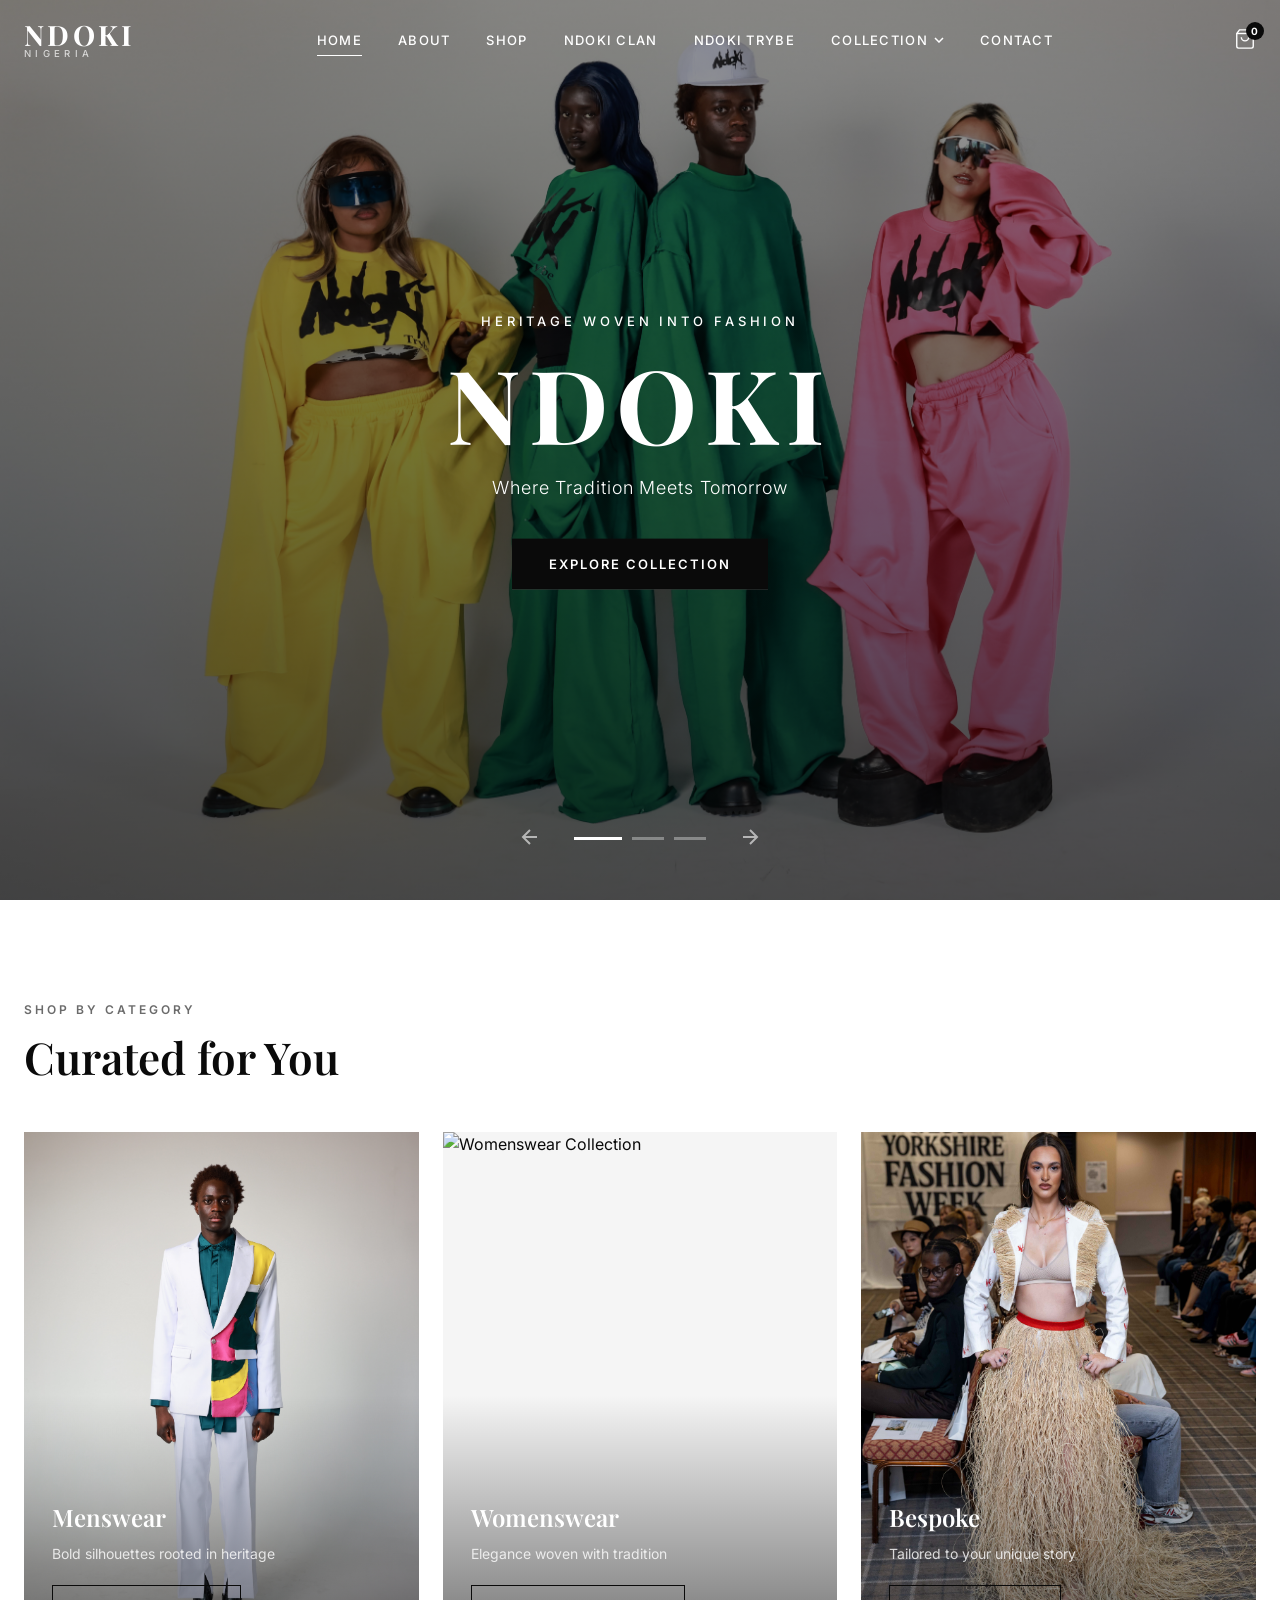
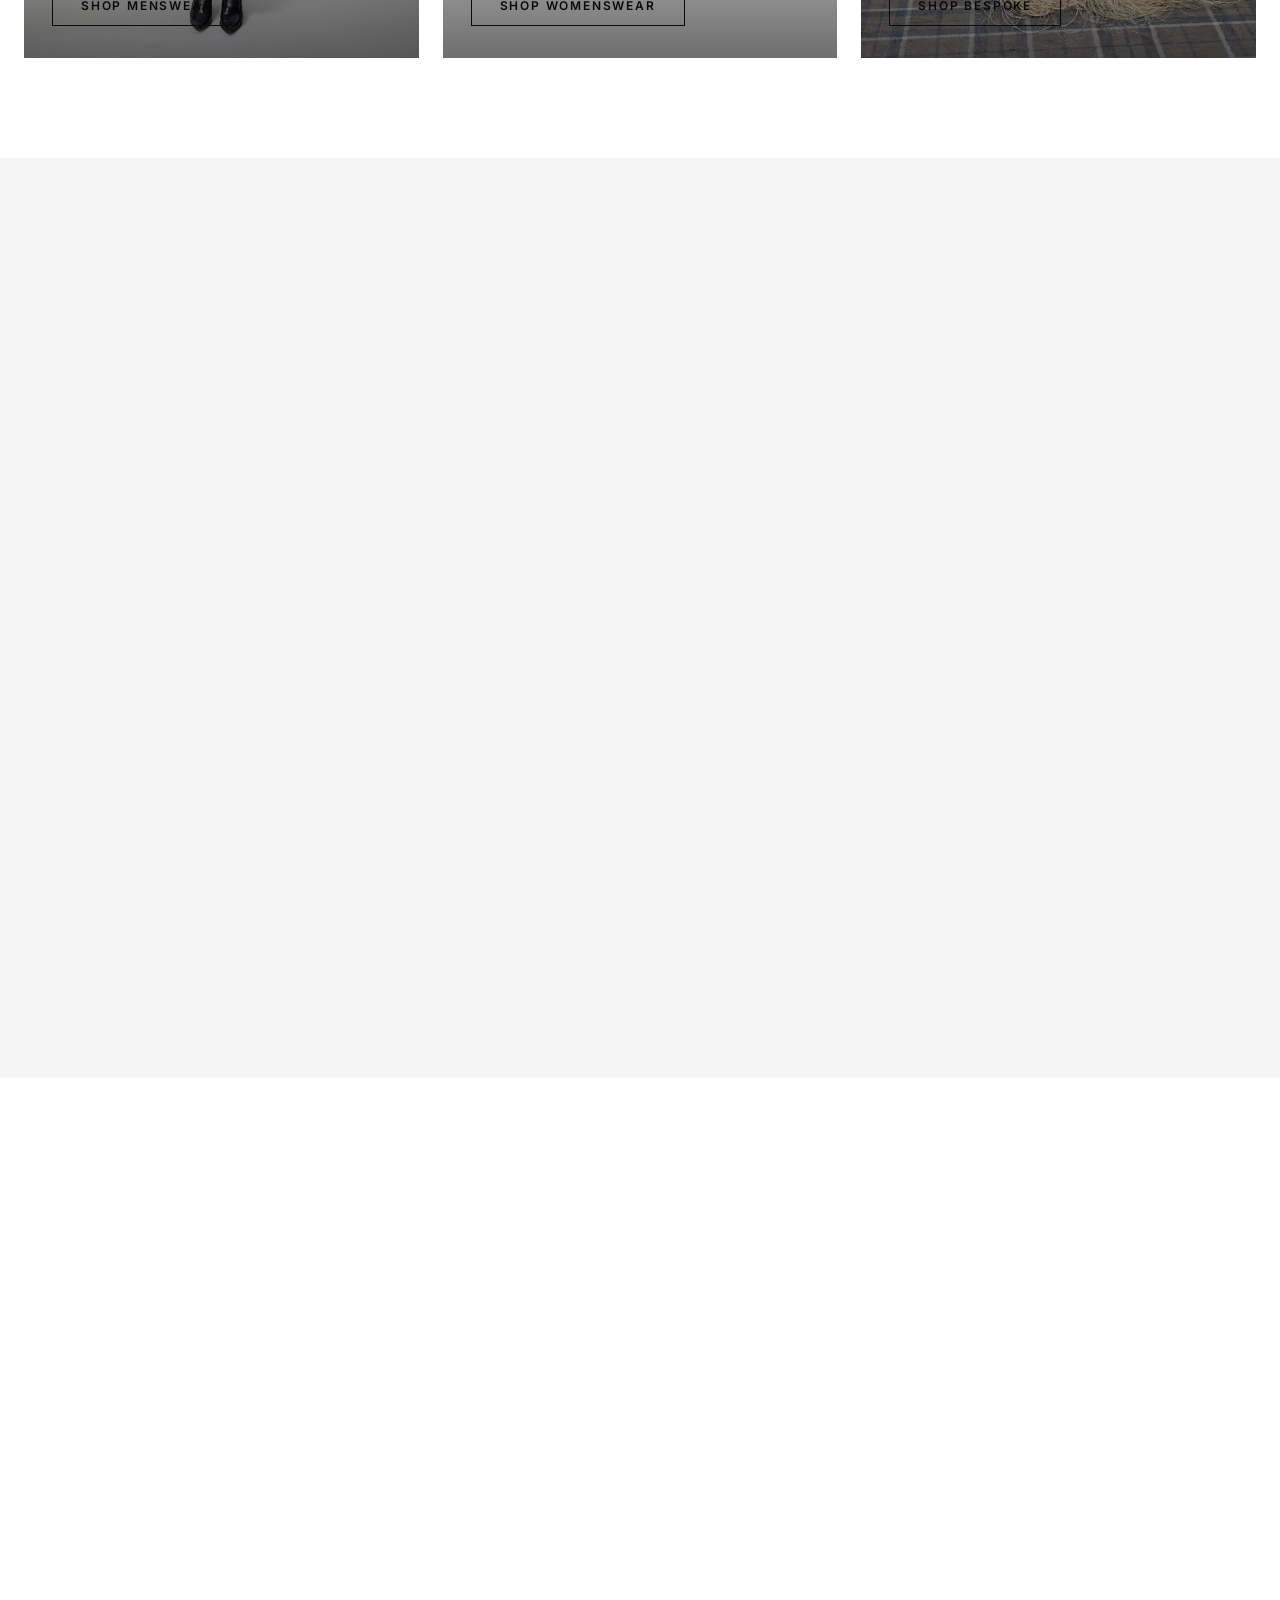
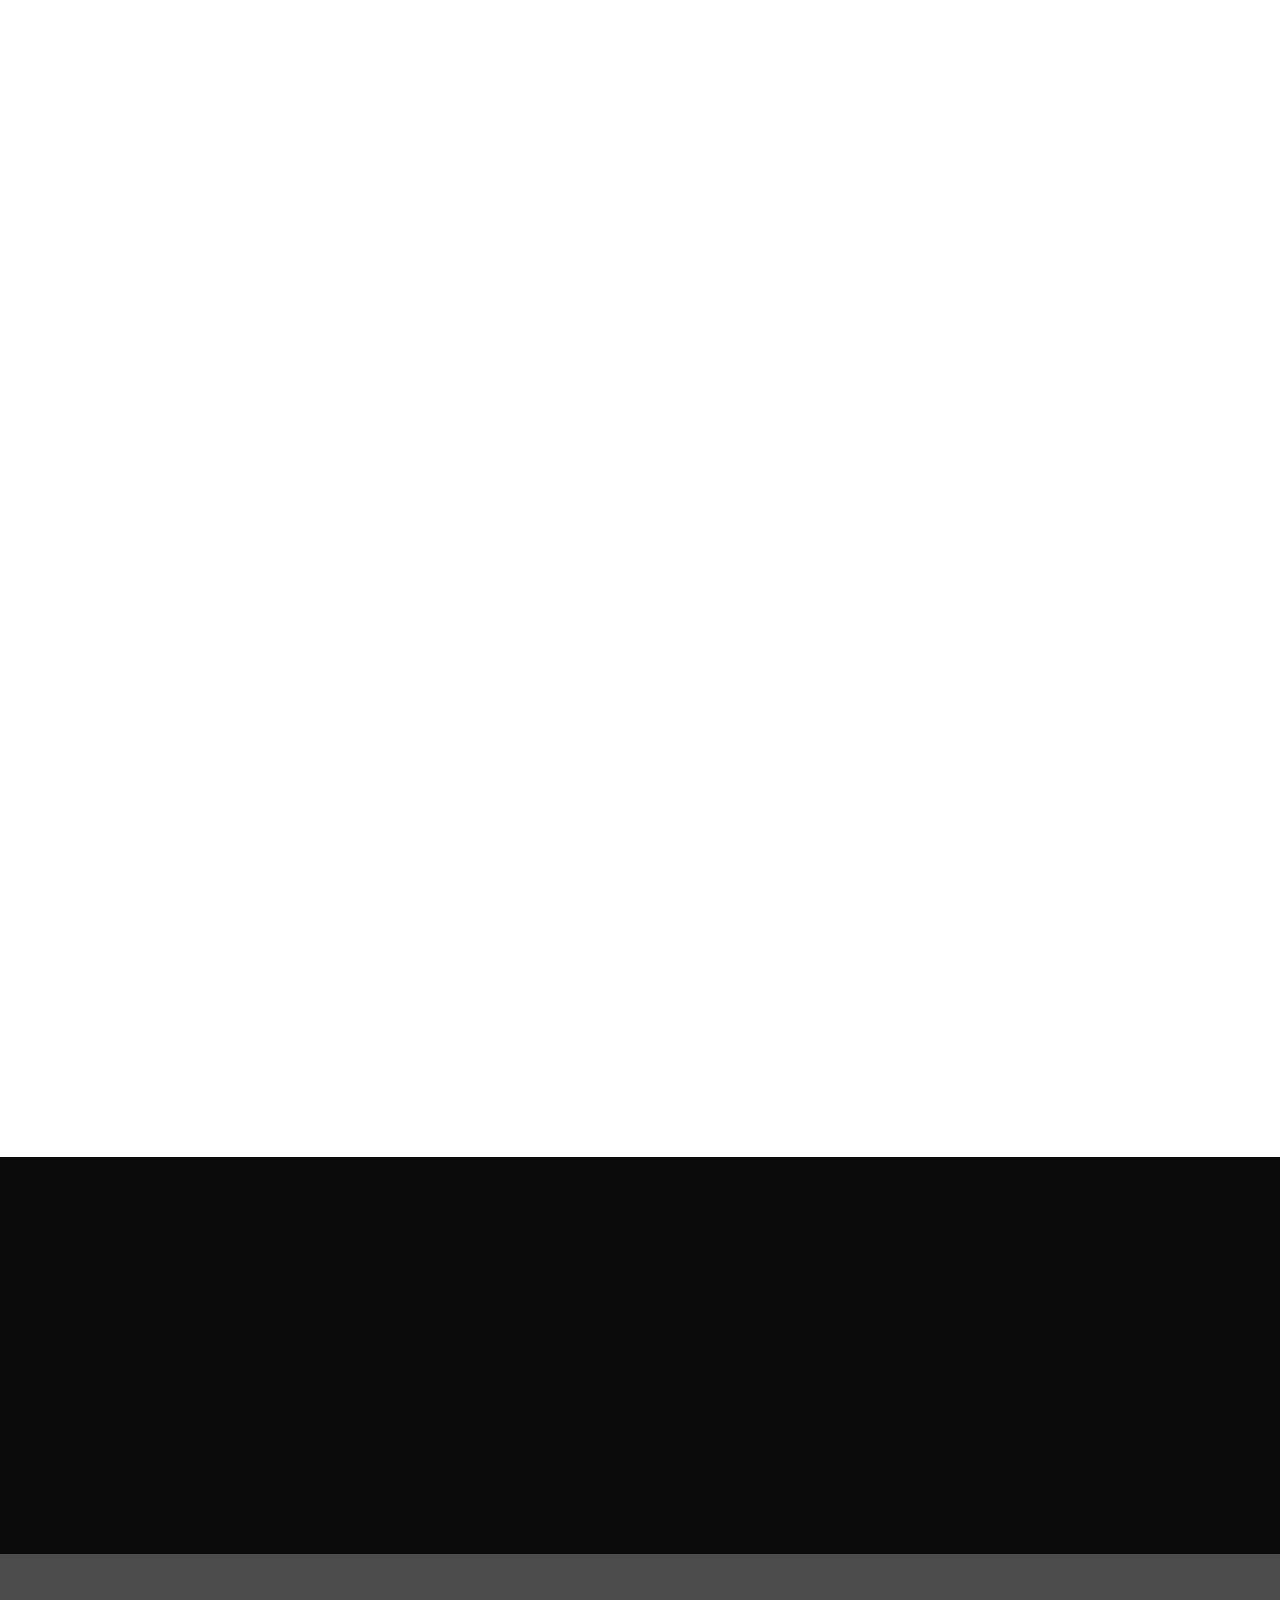
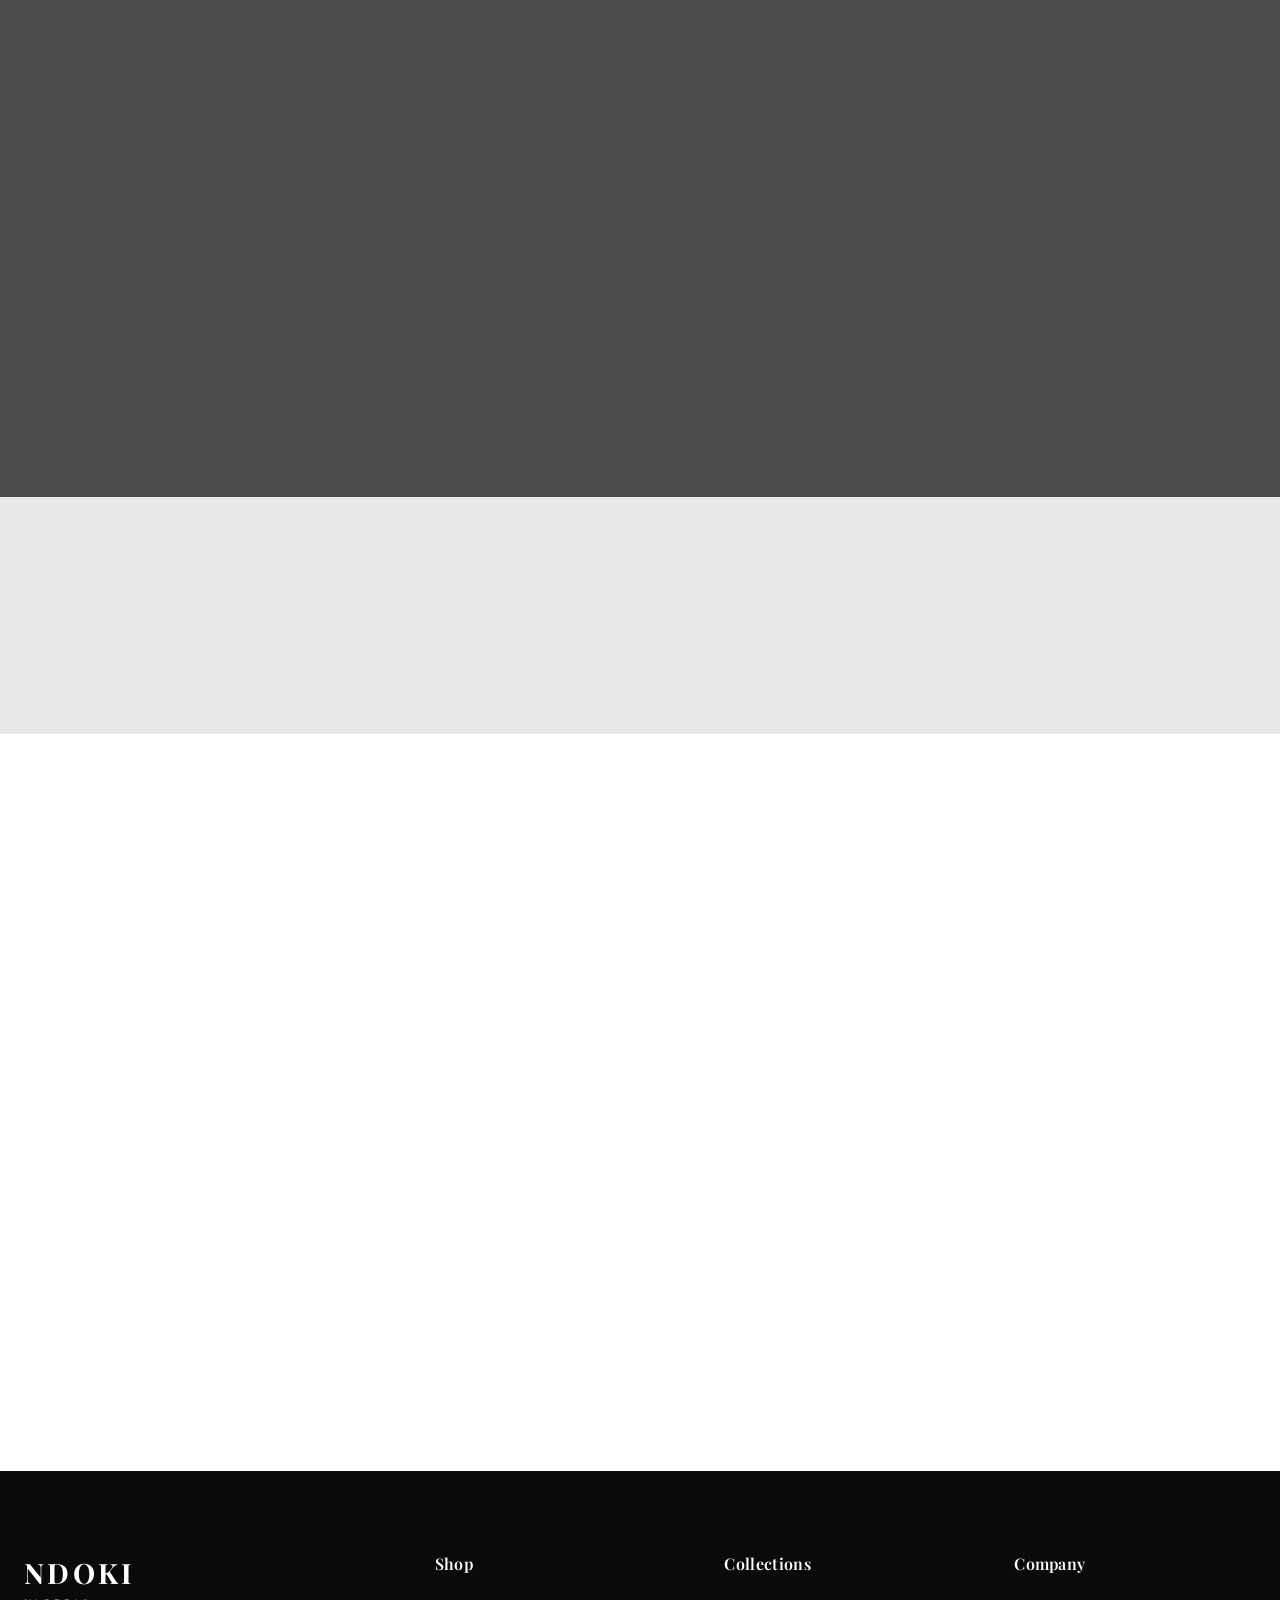
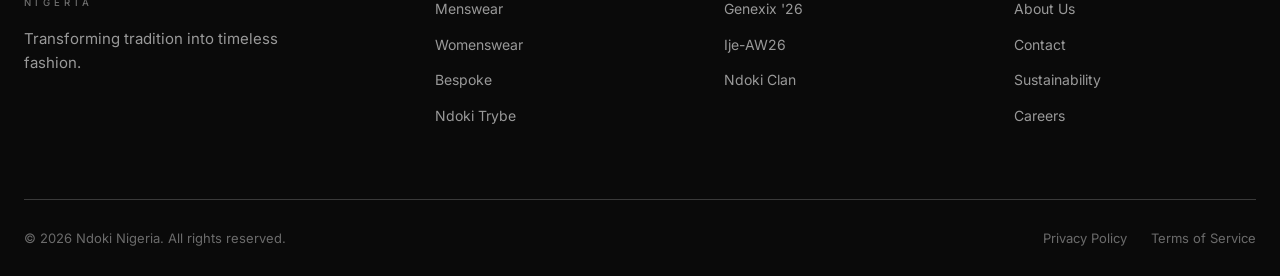
==== commit 1d7f3c56: "Added category images to the category section | added images into the img directory" ====
--- a/index.html
+++ b/index.html
@@ -77,7 +77,7 @@
     <!-- Hero Section with Image Slider -->
     <section class="hero" id="home">
         <div class="hero__slider" id="heroSlider">
-            <div class="hero__slide hero__slide--active" style="background-image: url('./img/Ndoki47.jpeg')">
+            <div class="hero__slide hero__slide--active" style="background-image: url('./assets/img/Ndoki47.jpeg')">
                 <div class="hero__overlay"></div>
                 <div class="hero__content">
                     <p class="hero__tagline">Heritage Woven Into Fashion</p>
@@ -86,7 +86,7 @@
                     <a href="#shop" class="btn btn--primary">Explore Collection</a>
                 </div>
             </div>
-            <div class="hero__slide" style="background-image: url('https://images.unsplash.com/photo-1524504388940-b1c1722653e1?w=1920&q=80')">
+            <div class="hero__slide" style="background-image: url('./assets/img/Ndoki87.jpeg')">
                 <div class="hero__overlay"></div>
                 <div class="hero__content">
                     <p class="hero__tagline">Handwoven by Artisans</p>
@@ -95,7 +95,7 @@
                     <a href="#shop" class="btn btn--primary">Shop Akwete</a>
                 </div>
             </div>
-            <div class="hero__slide" style="background-image: url('https://images.unsplash.com/photo-1490481651871-ab68de25d43d?w=1920&q=80')">
+            <div class="hero__slide" style="background-image: url('./assets/img/Ndoki95.jpeg')">
                 <div class="hero__overlay"></div>
                 <div class="hero__content">
                     <p class="hero__tagline">Sustainable. Timeless. Authentic.</p>
@@ -130,7 +130,7 @@
             <div class="categories__grid">
                 <div class="categories__card">
                     <div class="categories__image-wrap">
-                        <img src="https://images.unsplash.com/photo-1617137968427-85924c800a22?w=800&q=80" alt="Menswear Collection" class="categories__image" loading="lazy">
+                        <img src="./assets/img/img1.jpeg" alt="Menswear Collection" class="categories__image" loading="lazy">
                         <div class="categories__overlay"></div>
                     </div>
                     <div class="categories__info">
@@ -141,7 +141,7 @@
                 </div>
                 <div class="categories__card">
                     <div class="categories__image-wrap">
-                        <img src="https://images.unsplash.com/photo-1509631179647-0177331693ae?w=800&q=80" alt="Womenswear Collection" class="categories__image" loading="lazy">
+                        <img src="./assets/img/Ndoki77.jpeg" alt="Womenswear Collection" class="categories__image" loading="lazy">
                         <div class="categories__overlay"></div>
                     </div>
                     <div class="categories__info">
@@ -152,7 +152,7 @@
                 </div>
                 <div class="categories__card">
                     <div class="categories__image-wrap">
-                        <img src="https://images.unsplash.com/photo-1558171813-4c088753af8f?w=800&q=80" alt="Bespoke Collection" class="categories__image" loading="lazy">
+                        <img src="./assets/img/nh2.jpeg" alt="Bespoke Collection" class="categories__image" loading="lazy">
                         <div class="categories__overlay"></div>
                     </div>
                     <div class="categories__info">
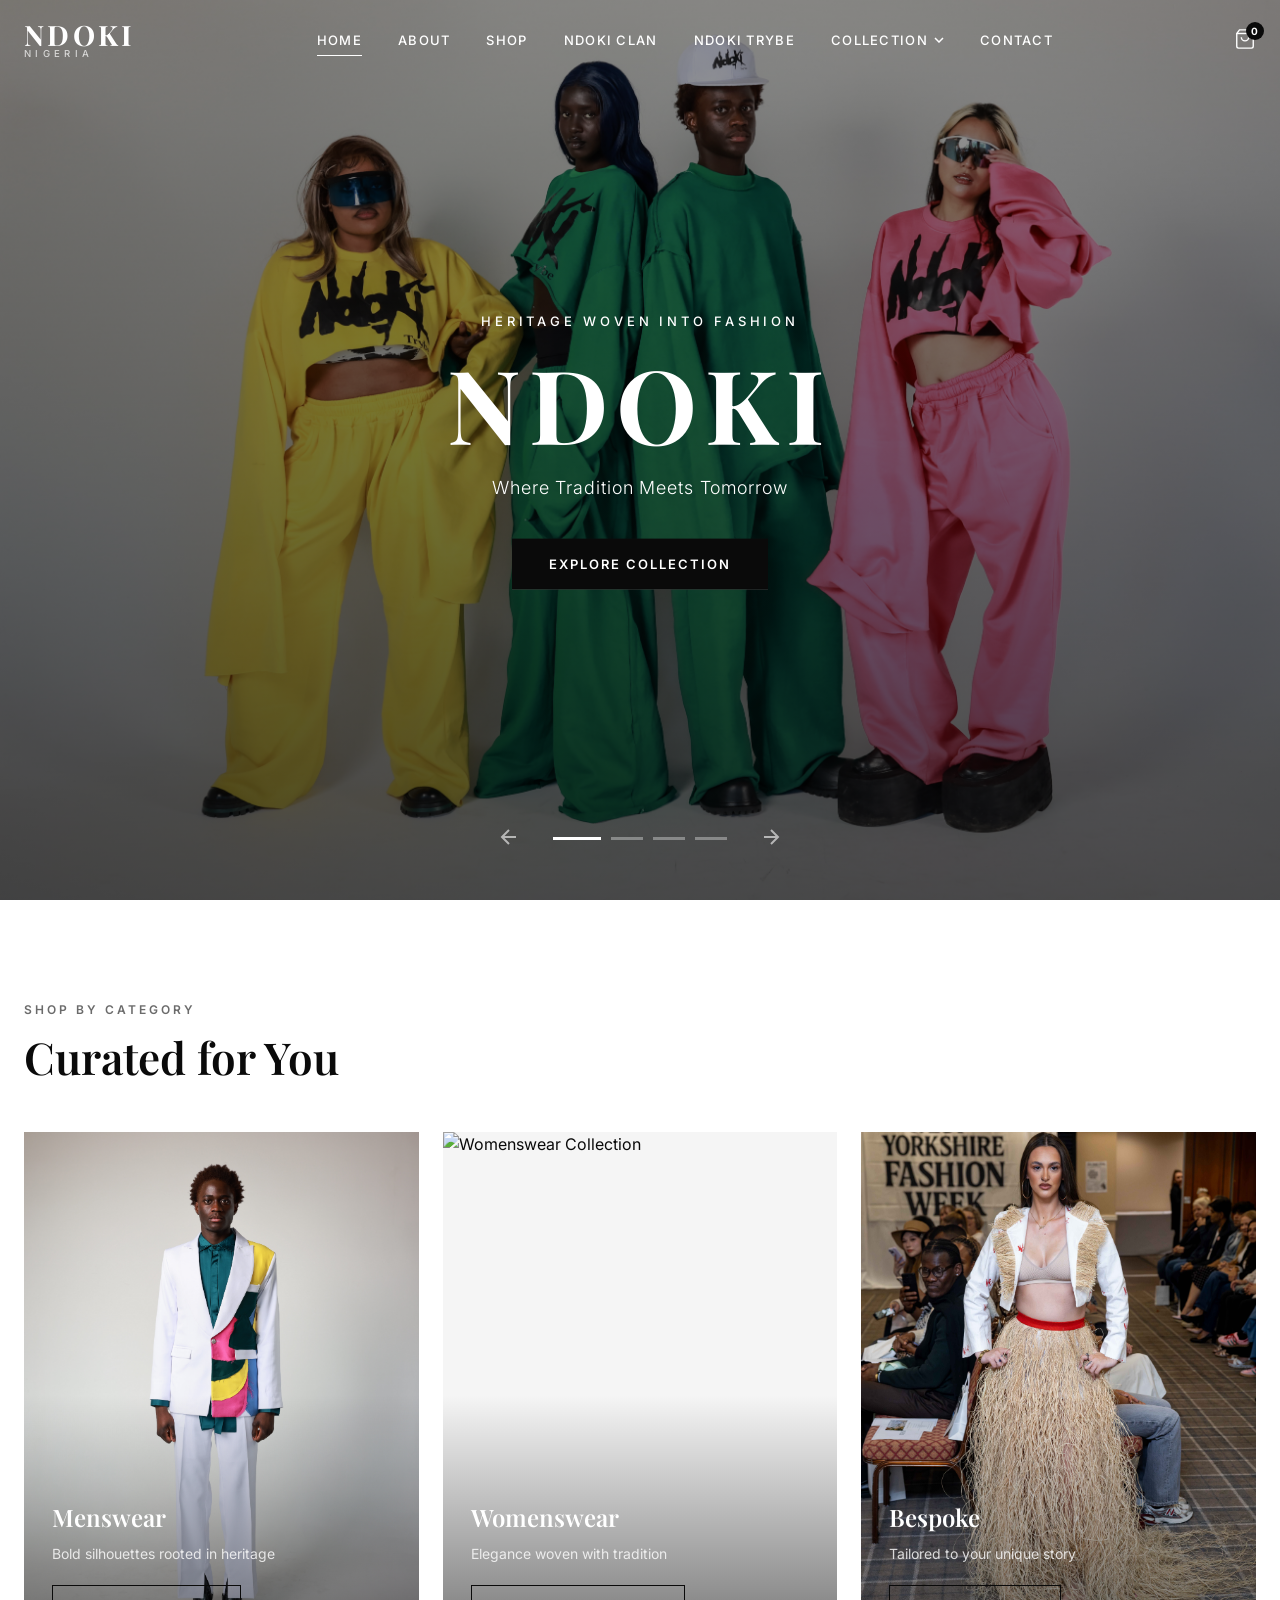
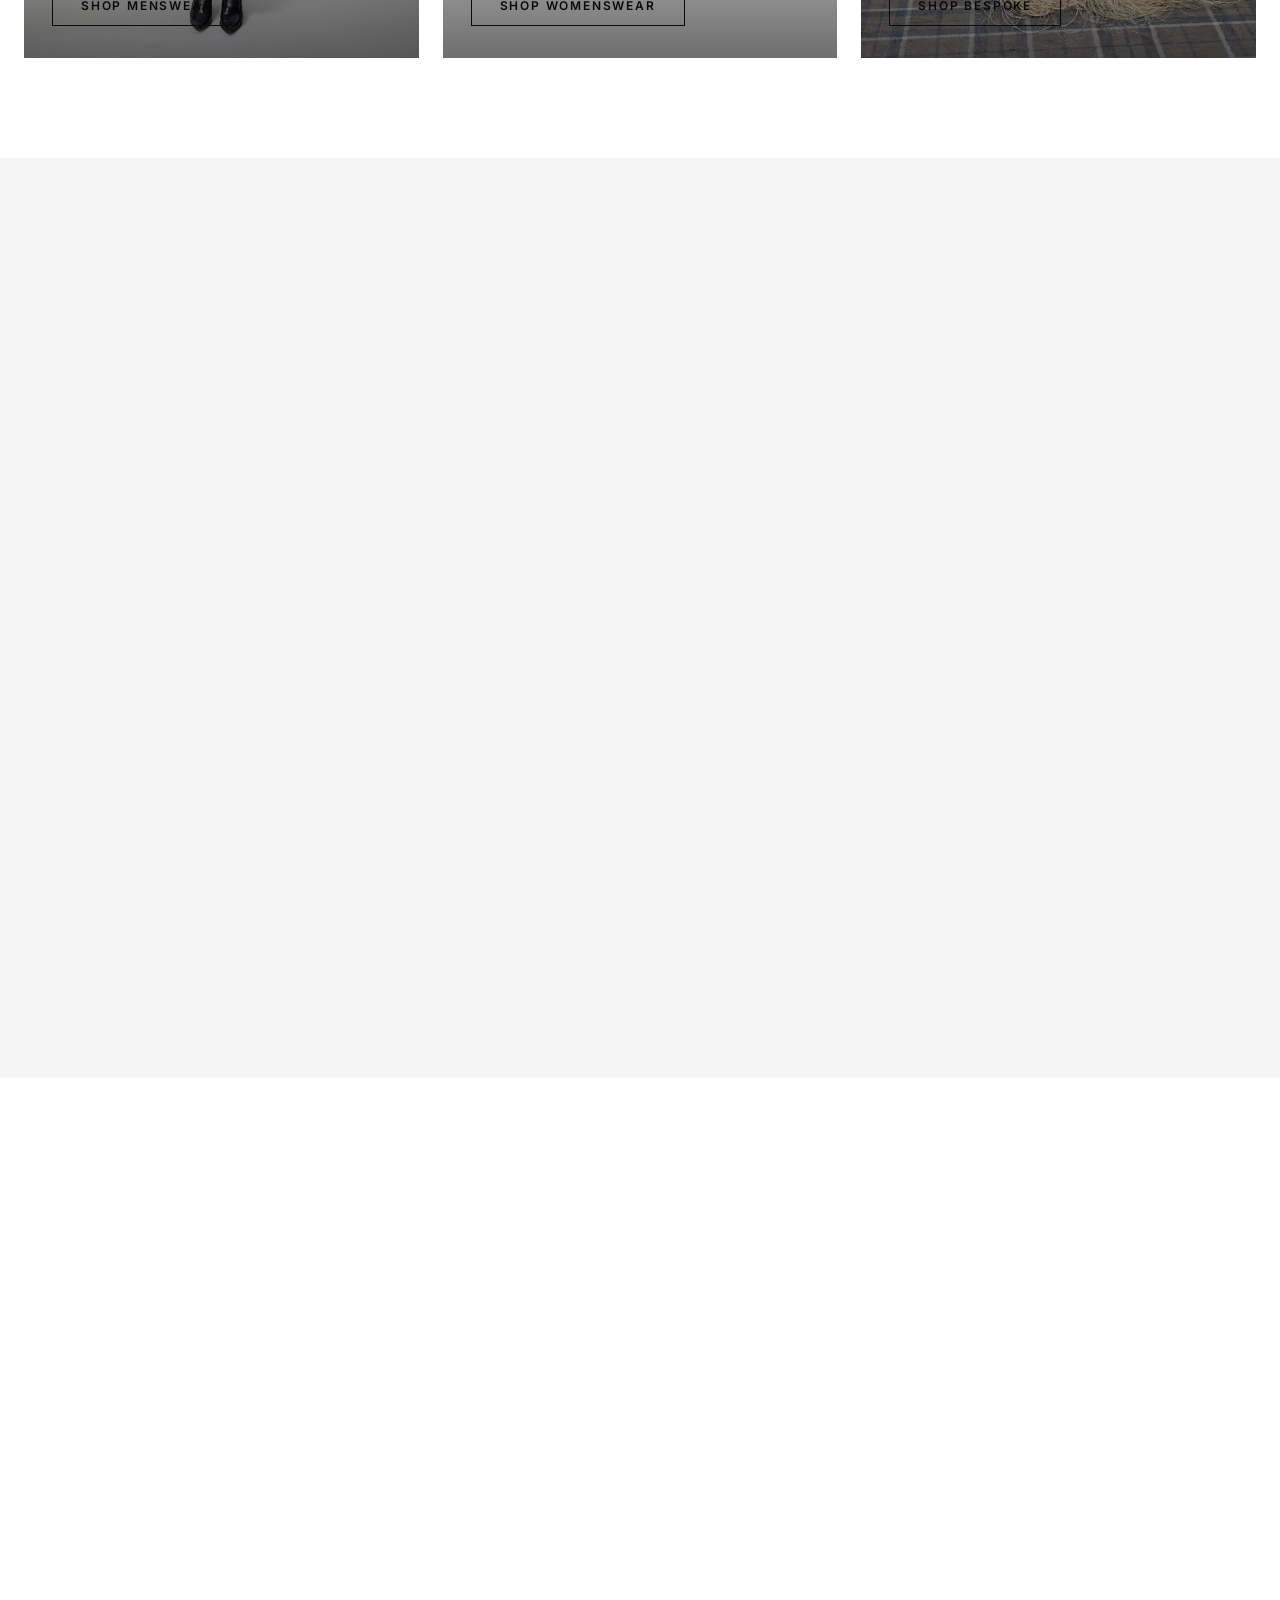
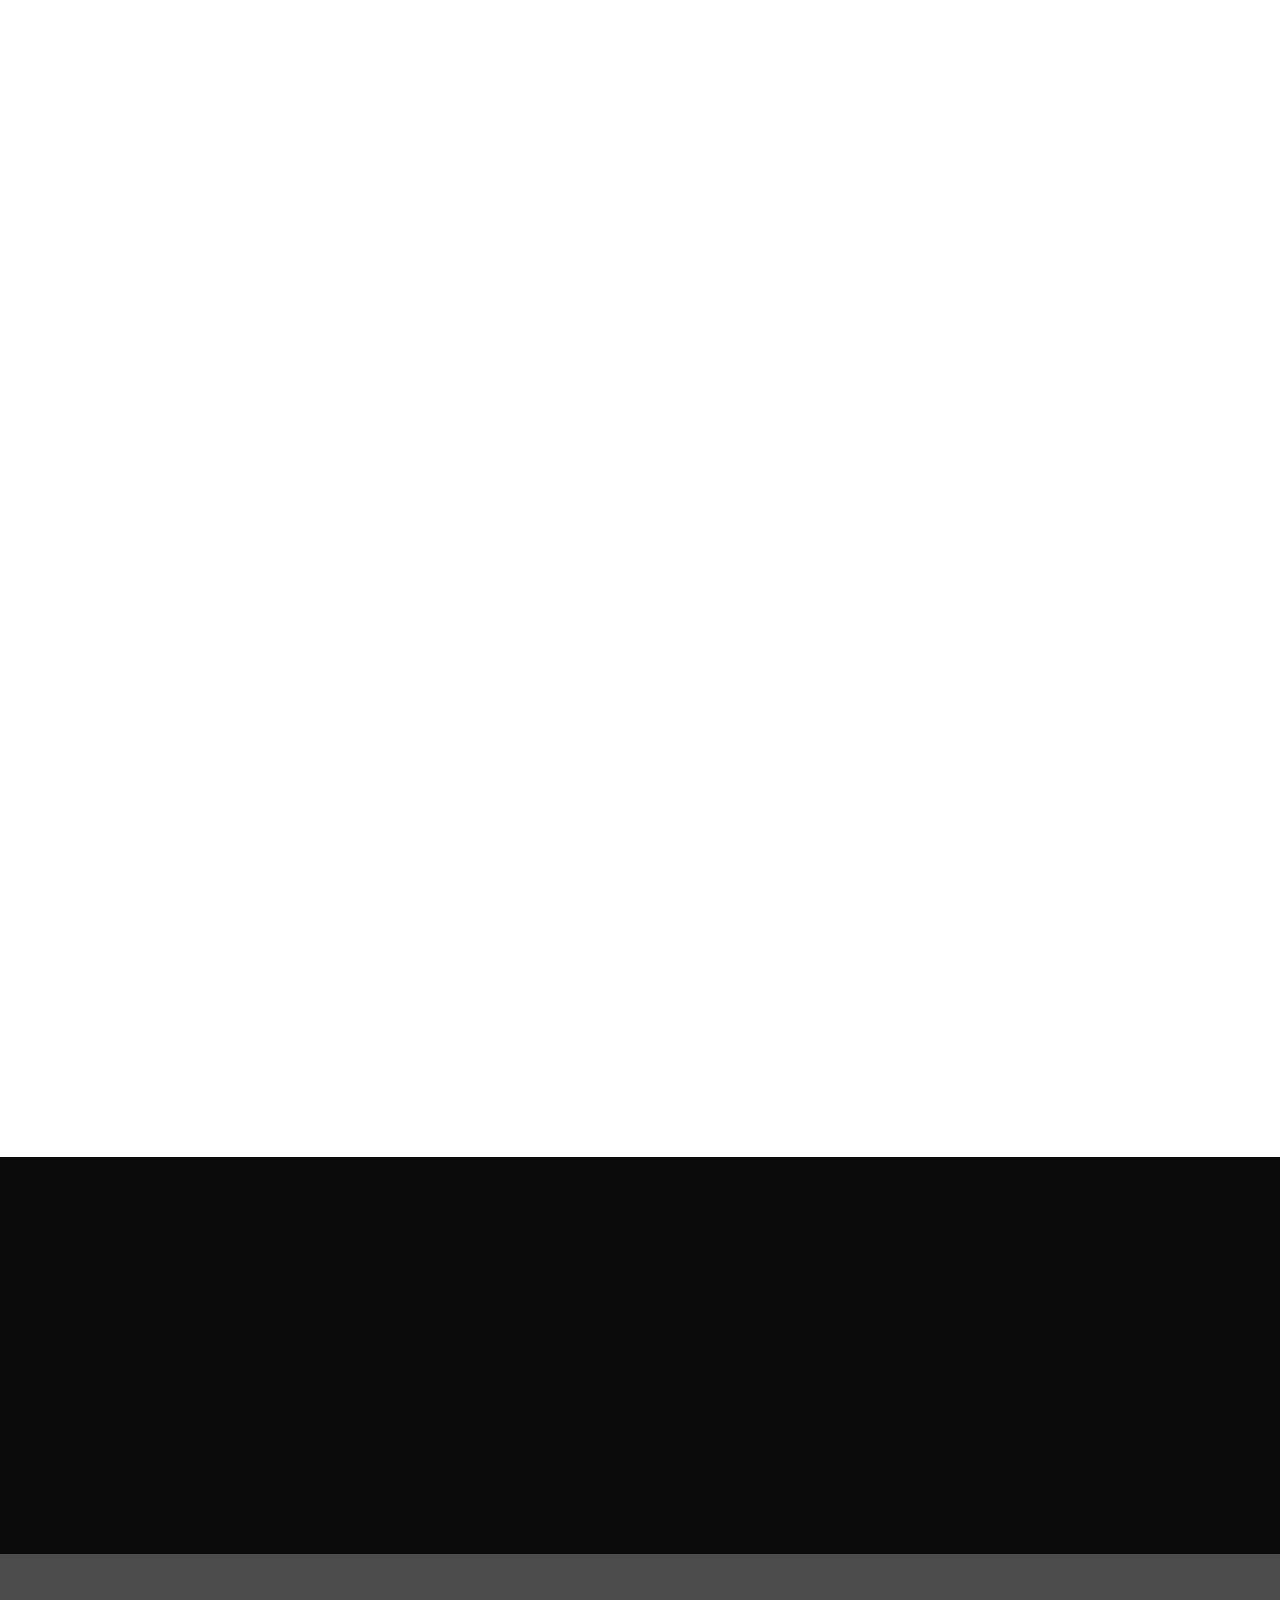
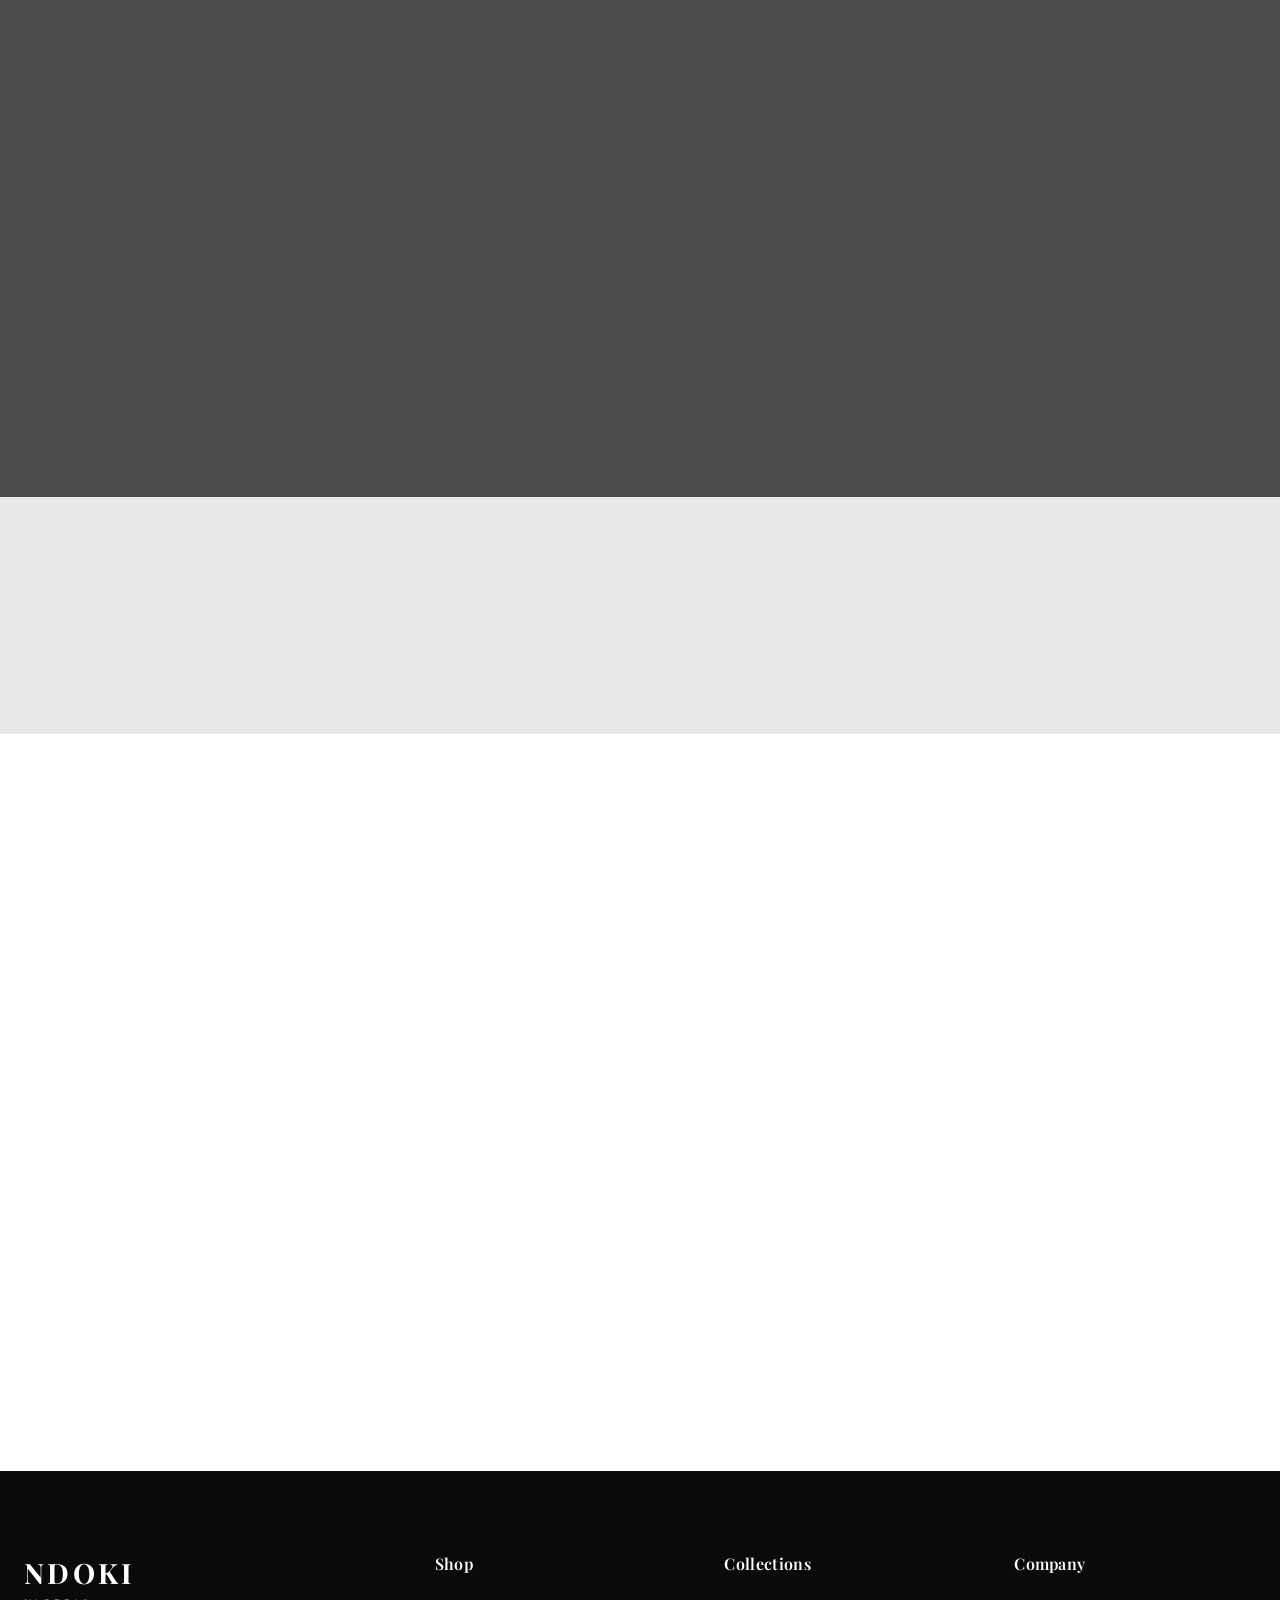
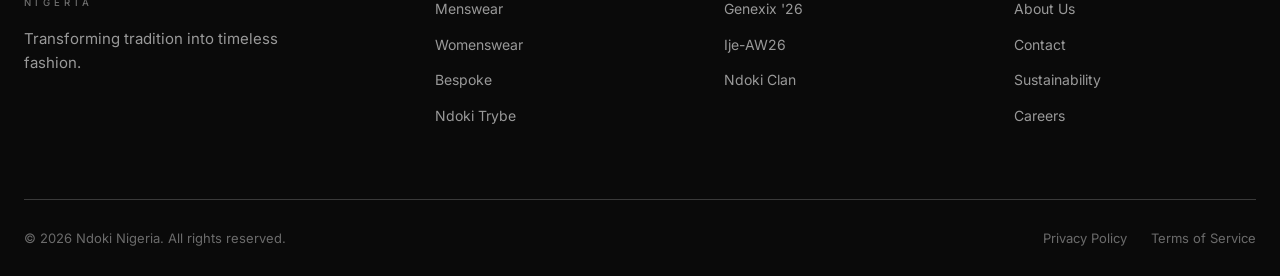
==== commit d2c253fc: "Added new image and section" ====
--- a/index.html
+++ b/index.html
@@ -104,6 +104,15 @@
                     <a href="#collection" class="btn btn--primary">View Collection</a>
                 </div>
             </div>
+            <div class="hero__slide" style="background-image: url('./assets/img/Ndoki83.jpeg')">
+                <div class="hero__overlay"></div>
+                <div class="hero__content">
+                    <p class="hero__tagline">Pure. Styled with Passion. Soft on Skin</p>
+                    <h1 class="hero__title">NDOKI TRYBE</h1>
+                    <p class="hero__subtitle">The Tybe Now Available</p>
+                    <a href="#collection" class="btn btn--primary">View Collection</a>
+                </div>
+            </div>
         </div>
         <div class="hero__controls">
             <button class="hero__arrow hero__arrow--prev" id="prevSlide" aria-label="Previous Slide">
@@ -113,6 +122,7 @@
                 <button class="hero__dot hero__dot--active" data-index="0" aria-label="Slide 1"></button>
                 <button class="hero__dot" data-index="1" aria-label="Slide 2"></button>
                 <button class="hero__dot" data-index="2" aria-label="Slide 3"></button>
+                <button class="hero__dot" data-index="3" aria-label="Slide 4"></button>
             </div>
             <button class="hero__arrow hero__arrow--next" id="nextSlide" aria-label="Next Slide">
                 <svg width="24" height="24" viewBox="0 0 24 24" fill="none" stroke="currentColor" stroke-width="2"><path d="M5 12h14M12 5l7 7-7 7"/></svg>
@@ -171,7 +181,7 @@
             <div class="about__grid">
                 <div class="about__image-col">
                     <div class="about__image-wrapper">
-                        <img src="https://images.unsplash.com/photo-1558171814-2e56a3a40fa0?w=800&q=80" alt="Ndoki Artisan Weaving Akwete" class="about__image" loading="lazy">
+                        <img src="./assets/img/IMG_7217.jpg" alt="Ndoki Artisan Weaving Akwete" class="about__image" loading="lazy">
                         <div class="about__image-accent"></div>
                     </div>
                 </div>
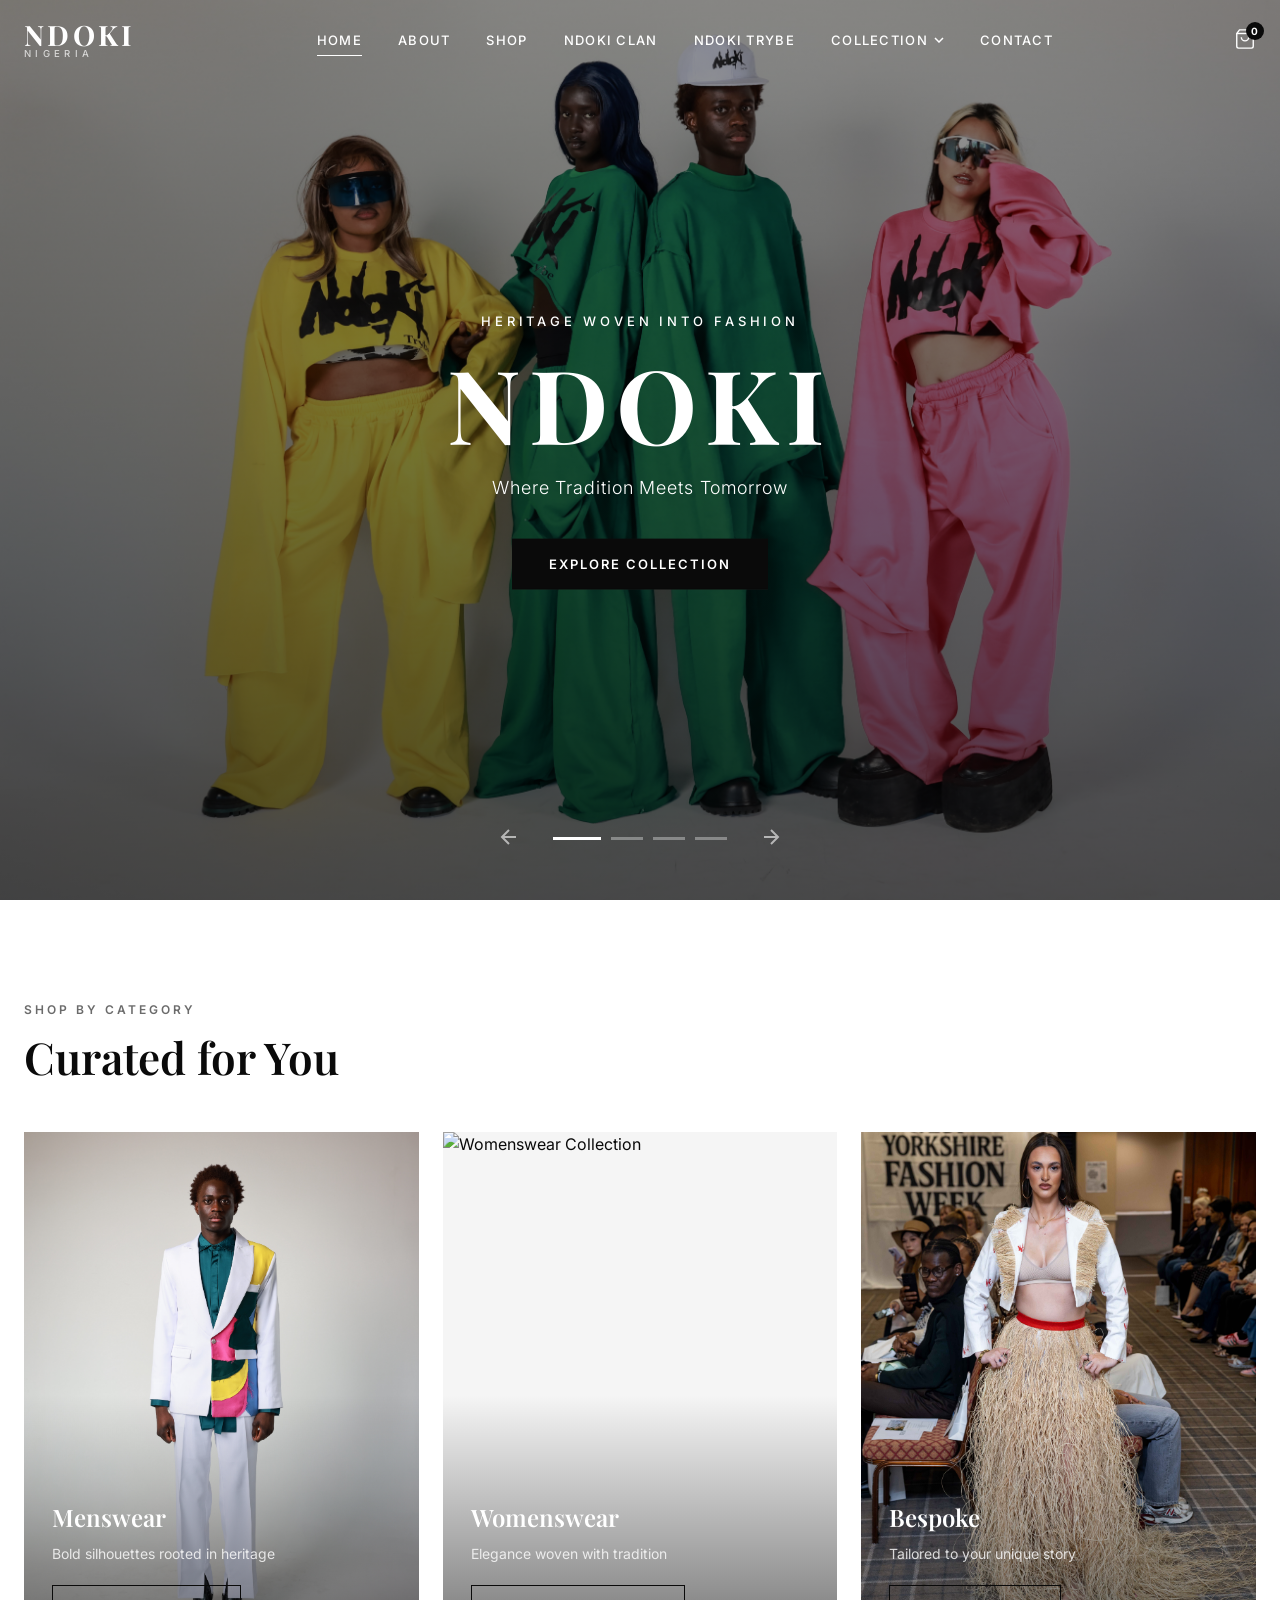
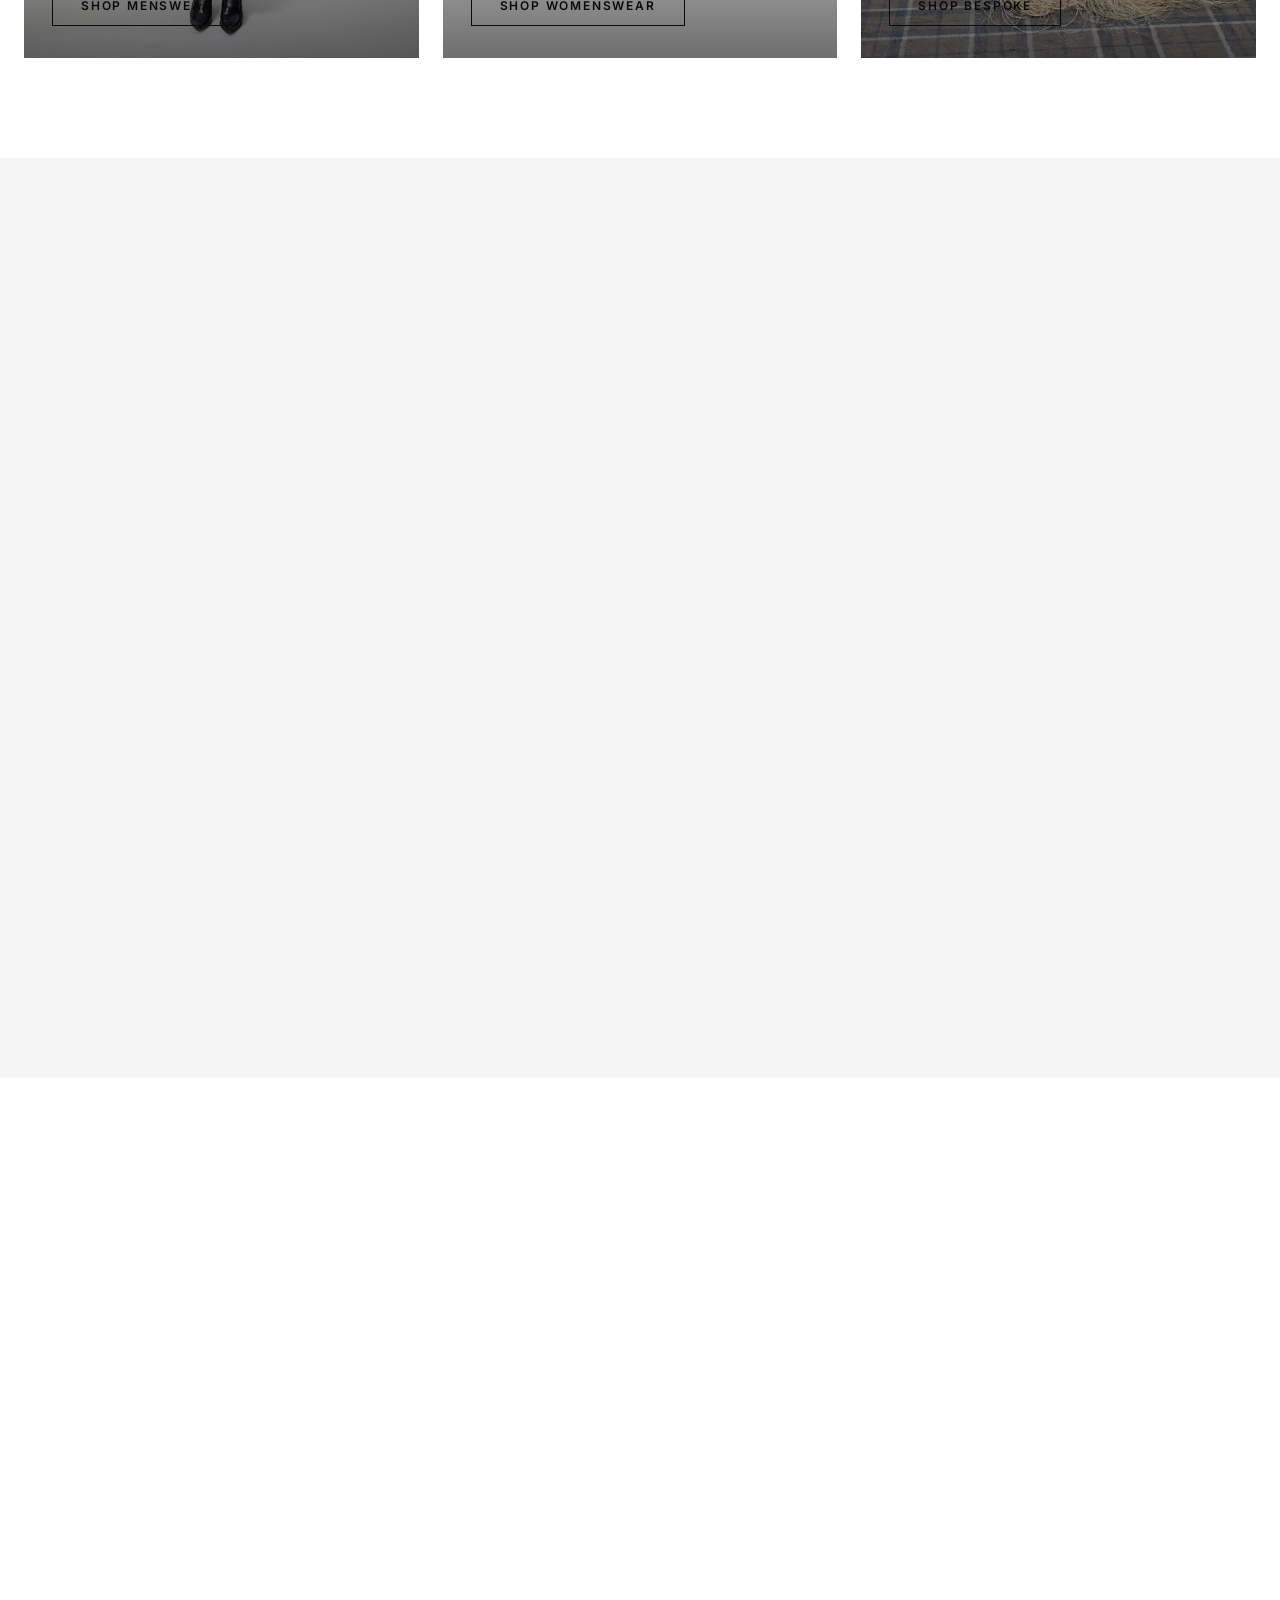
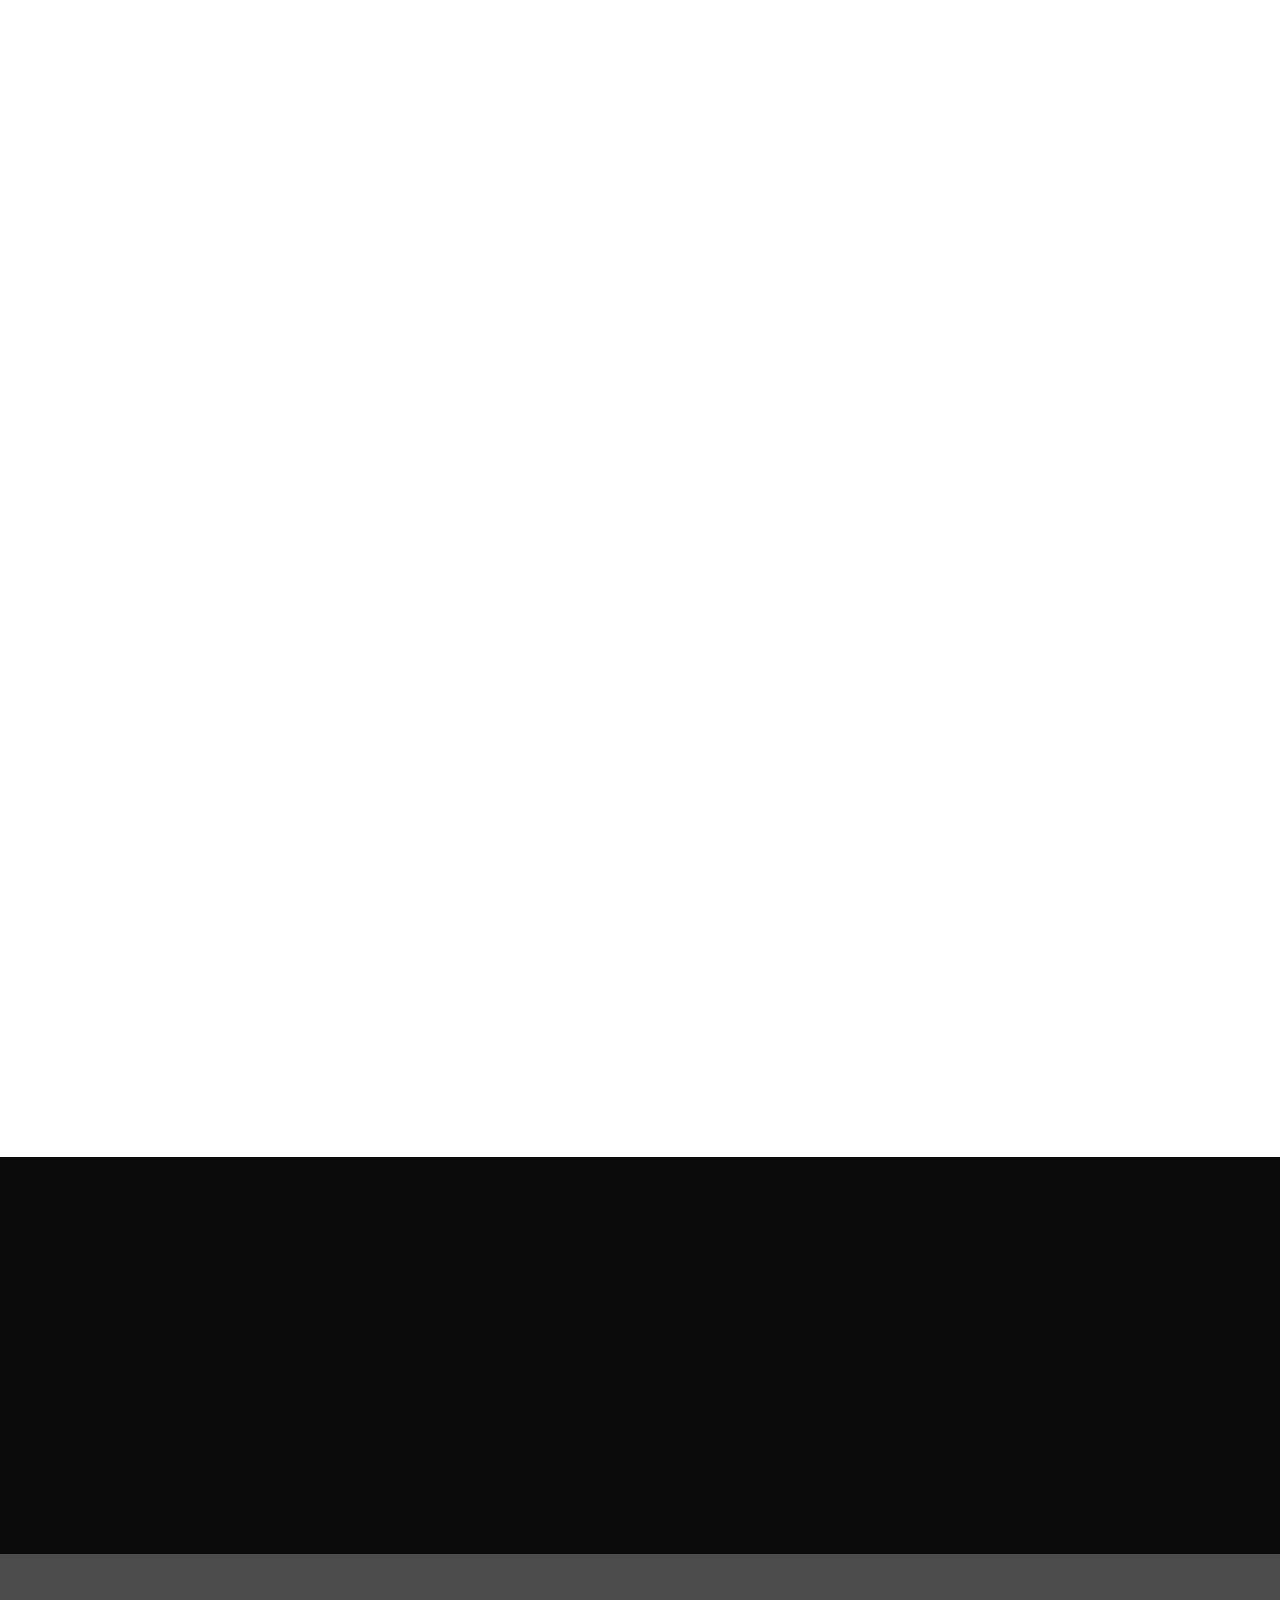
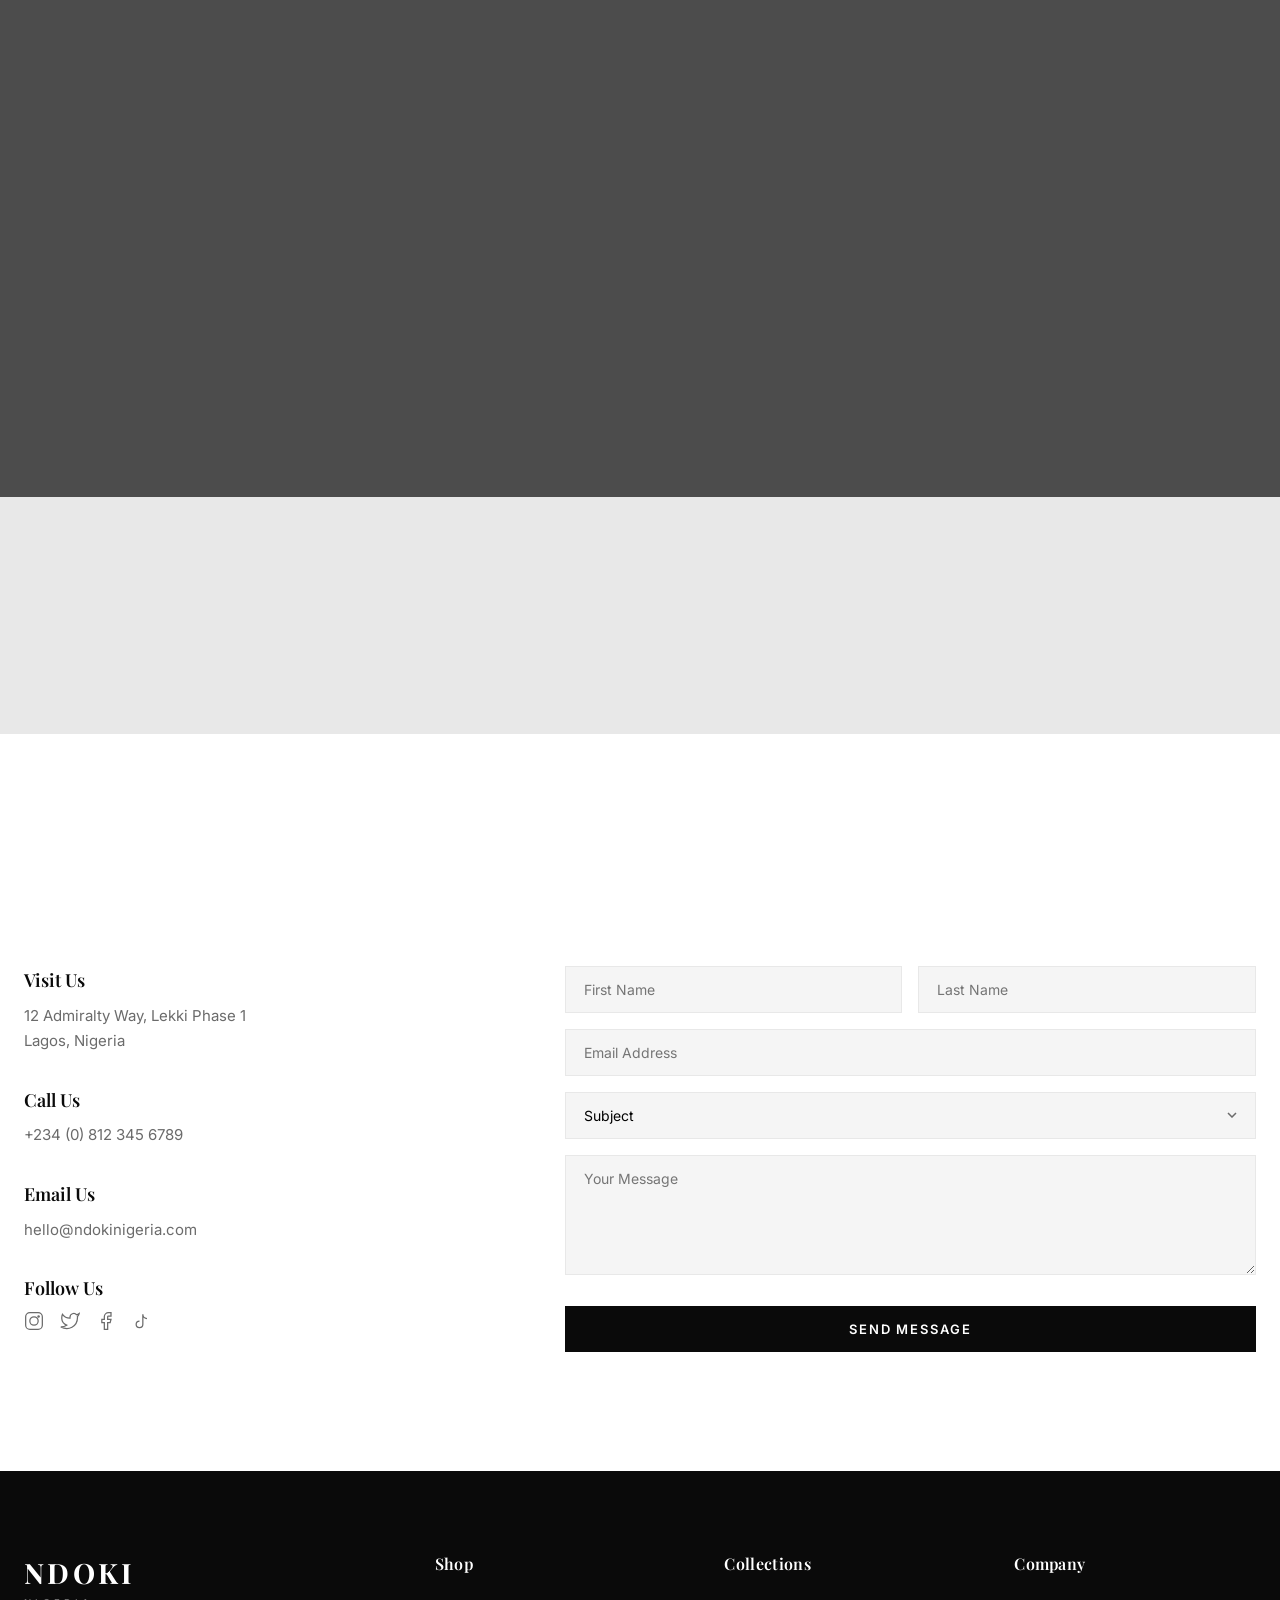
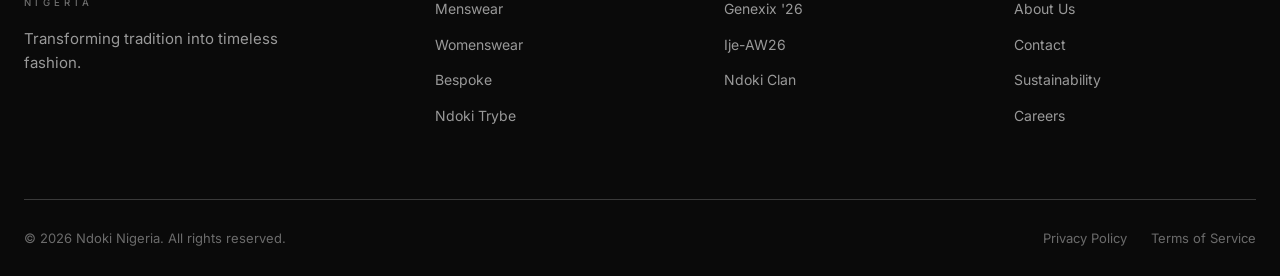
==== commit ba1fe0b3: "Added image to the trybe section of the page" ====
--- a/index.html
+++ b/index.html
@@ -308,7 +308,7 @@
 
     <!-- Ndoki Trybe Teaser -->
     <section class="trybe" id="ndoki-trybe">
-        <div class="trybe__bg" style="background-image: url('https://images.unsplash.com/photo-1523359346063-d879354c0ea5?w=1920&q=80')"></div>
+        <div class="trybe__bg" style="background-image: url('./assets/img/Ndoki47.jpeg')"></div>
         <div class="trybe__overlay"></div>
         <div class="container">
             <div class="trybe__content">
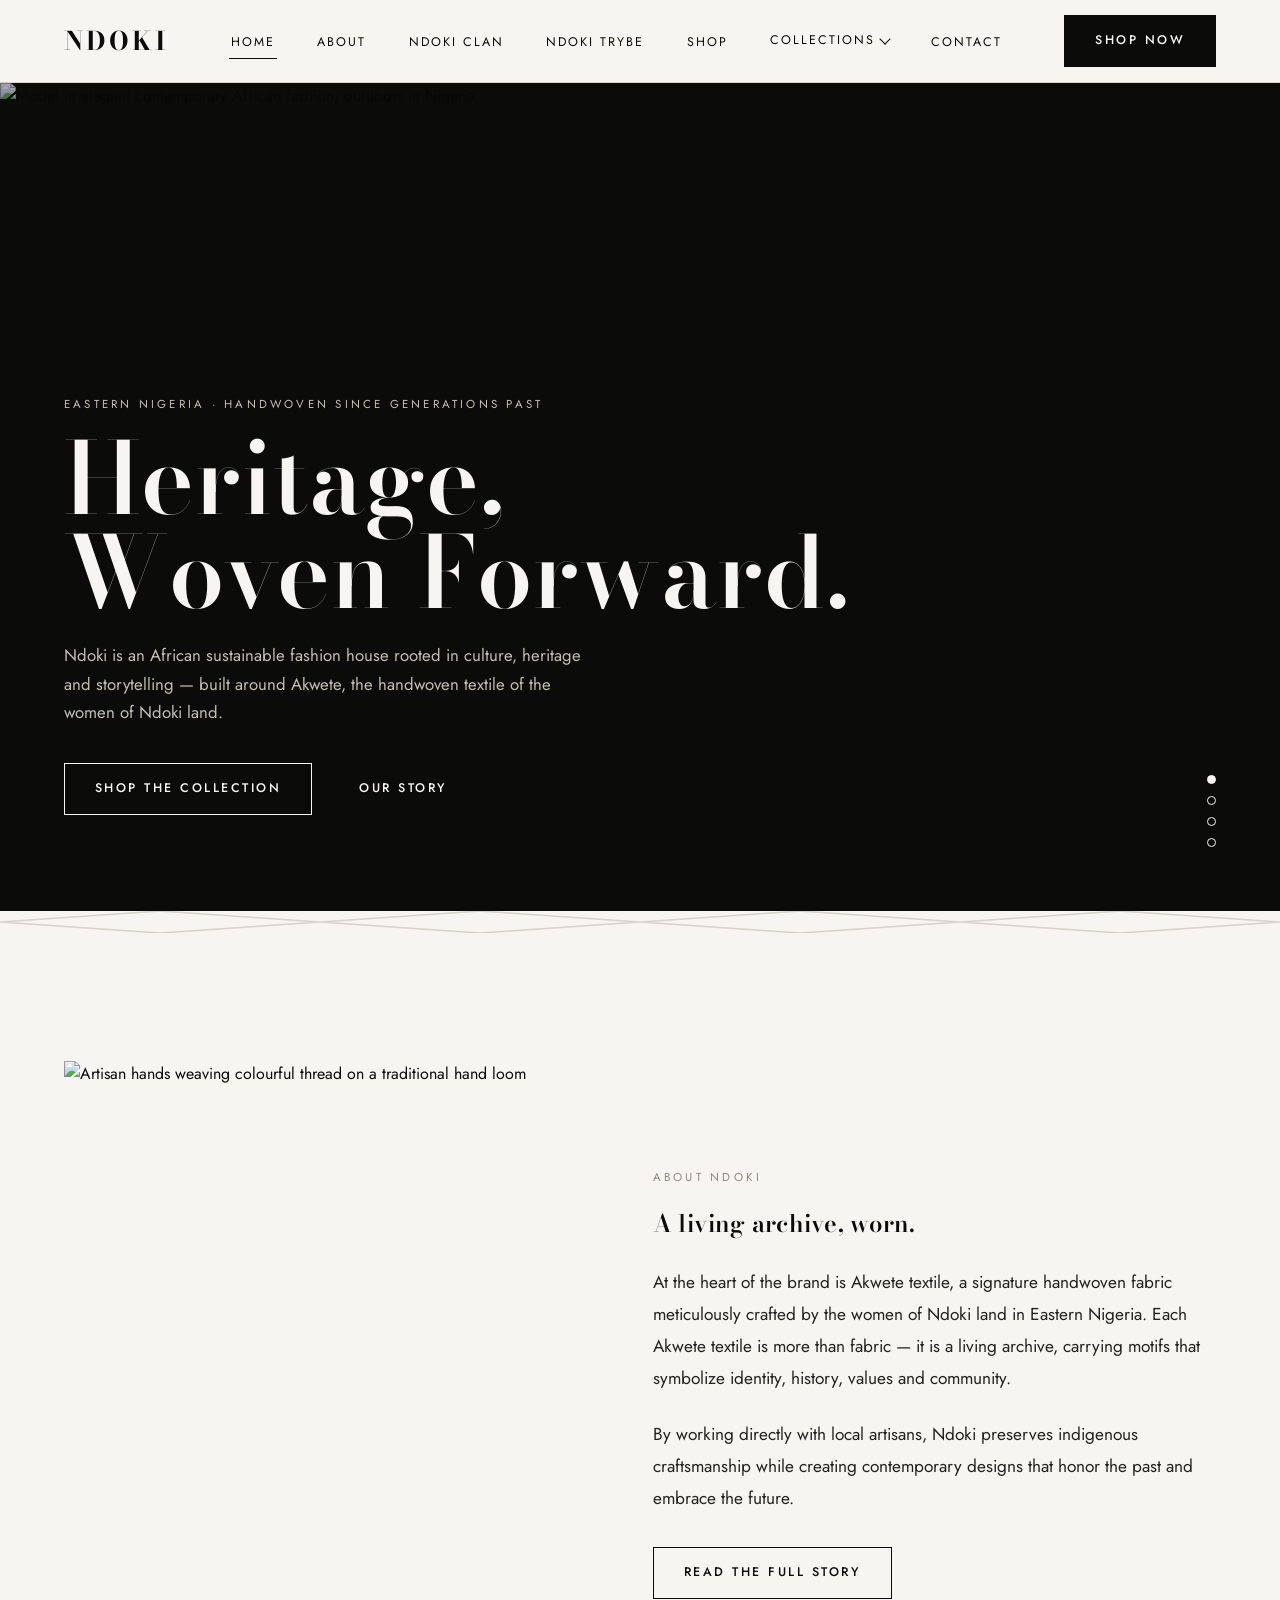
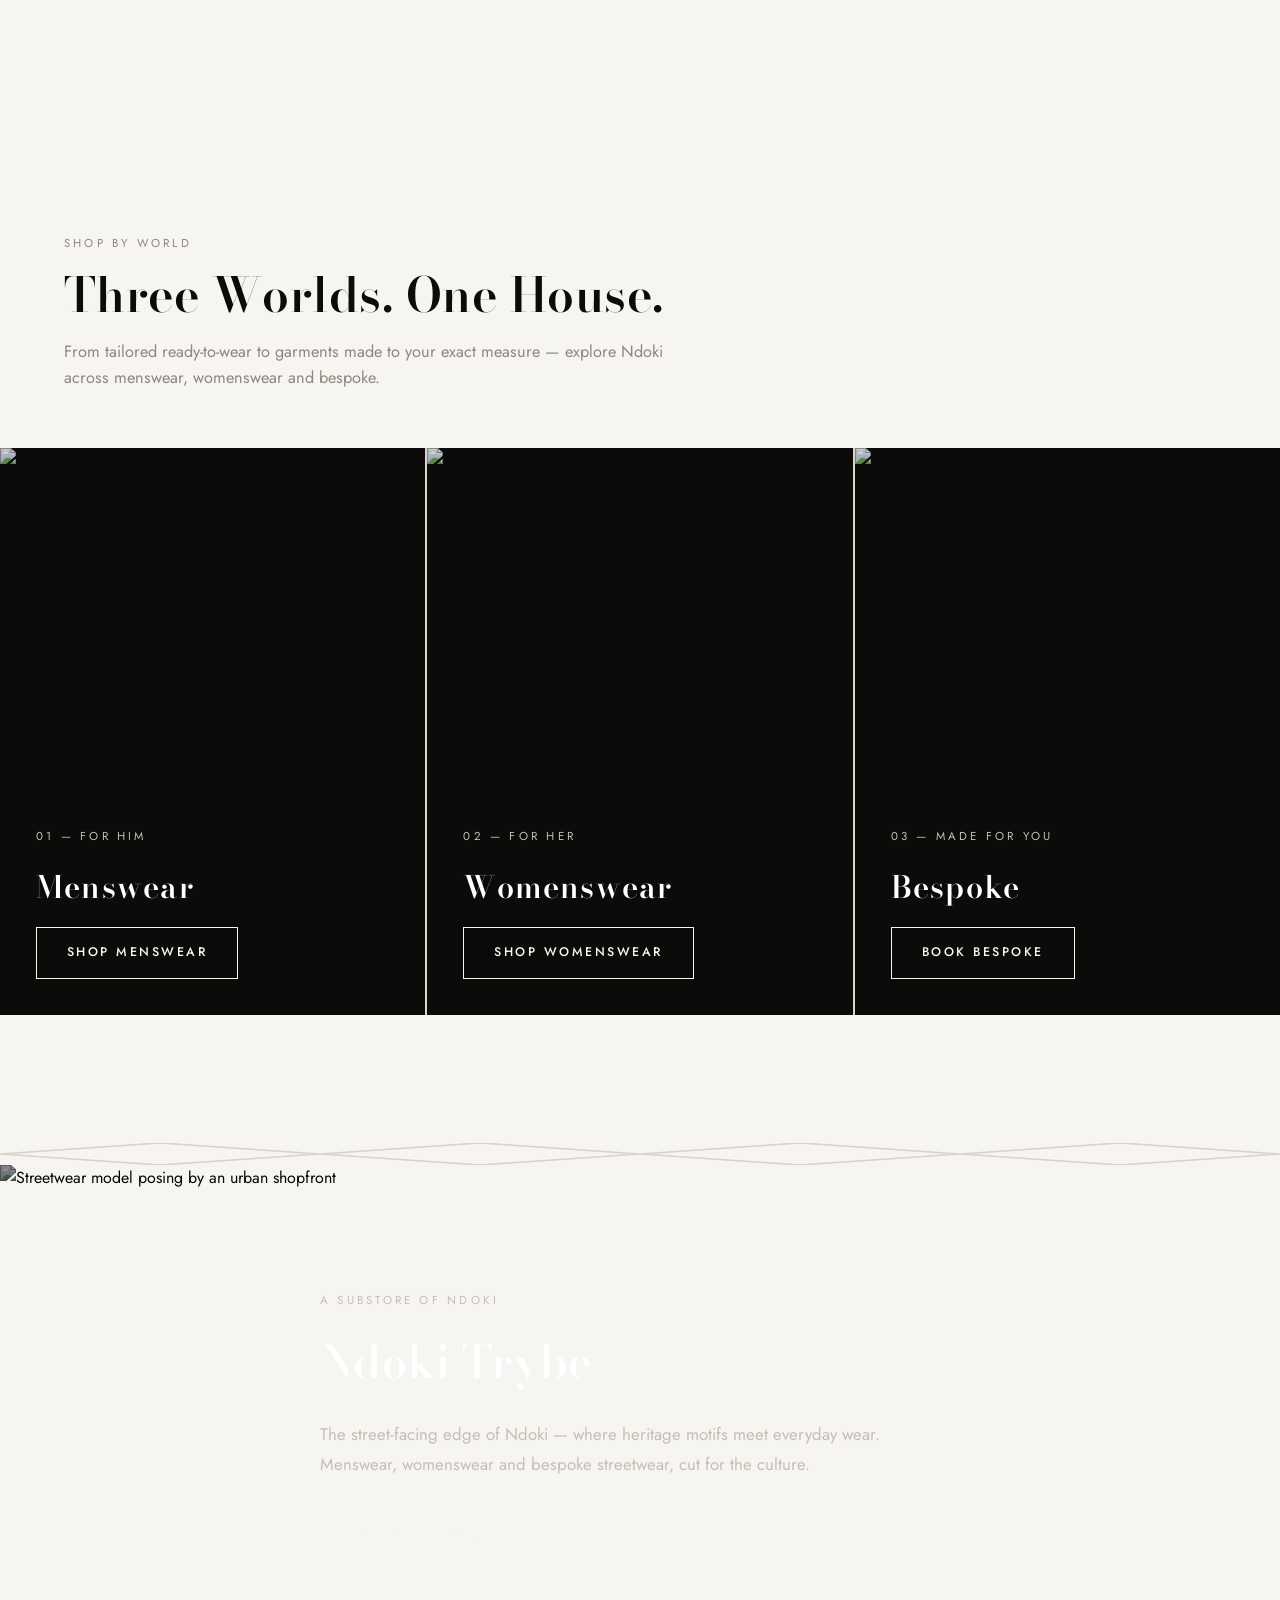
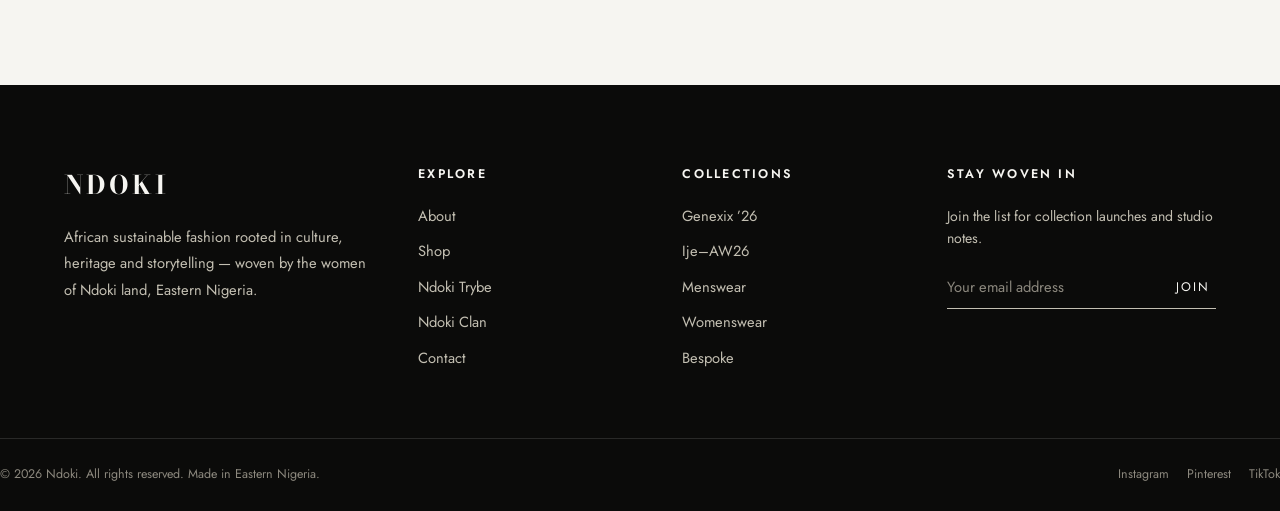
==== commit f792c17e: "This is the demo page and this is where all items are place for demo sake." ====
--- a/index.html
+++ b/index.html
@@ -1,453 +1,335 @@
-<!DOCTYPE html>
+<!doctype html>
 <html lang="en">
-<head>
-    <meta charset="UTF-8">
-    <meta name="viewport" content="width=device-width, initial-scale=1.0">
-    <title>NDOKI Nigeria | Heritage Fashion</title>
-    <link rel="stylesheet" href="./assets/styles.css">
-    <link rel="preconnect" href="https://fonts.googleapis.com">
-    <link rel="preconnect" href="https://fonts.gstatic.com" crossorigin>
-    <link href="https://fonts.googleapis.com/css2?family=Playfair+Display:ital,wght@0,400;0,500;0,600;0,700;1,400;1,500&family=Inter:wght@300;400;500;600;700&display=swap" rel="stylesheet">
-</head>
-<body>
-
-    <!-- Header / Navigation -->
-    <header class="header" id="header">
-        <div class="header__container">
-            <a href="#home" class="header__logo">
-                <span class="logo-text">NDOKI</span>
-                <span class="logo-sub">NIGERIA</span>
-            </a>
-
-            <nav class="nav" id="nav">
-                <ul class="nav__list">
-                    <li class="nav__item"><a href="#home" class="nav__link active">Home</a></li>
-                    <li class="nav__item"><a href="#about" class="nav__link">About</a></li>
-                    <li class="nav__item"><a href="#shop" class="nav__link">Shop</a></li>
-                    <li class="nav__item"><a href="#ndoki-clan" class="nav__link">Ndoki Clan</a></li>
-                    <li class="nav__item"><a href="#ndoki-trybe" class="nav__link">Ndoki Trybe</a></li>
-                    <li class="nav__item nav__item--dropdown">
-                        <a href="#collection" class="nav__link">Collection <svg class="nav__arrow" width="10" height="6" viewBox="0 0 10 6"><path d="M1 1l4 4 4-4" stroke="currentColor" stroke-width="1.5" fill="none"/></svg></a>
-                        <ul class="nav__dropdown">
-                            <li><a href="#genexix26">Genexix '26</a></li>
-                            <li><a href="#ije-aw26">Ije-AW26</a></li>
-                        </ul>
-                    </li>
-                    <li class="nav__item"><a href="#contact" class="nav__link">Contact</a></li>
-                </ul>
-            </nav>
-
-            <div class="header__actions">
-                <button class="header__cart" aria-label="Shopping Cart">
-                    <svg width="22" height="22" viewBox="0 0 24 24" fill="none" stroke="currentColor" stroke-width="1.5">
-                        <path d="M6 2L3 6v14a2 2 0 002 2h14a2 2 0 002-2V6l-3-4z"/>
-                        <line x1="3" y1="6" x2="21" y2="6"/>
-                        <path d="M16 10a4 4 0 01-8 0"/>
-                    </svg>
-                    <span class="cart-count">0</span>
-                </button>
-                <button class="header__menu-btn" id="menuBtn" aria-label="Toggle Menu">
-                    <span></span>
-                    <span></span>
-                    <span></span>
-                </button>
-            </div>
-        </div>
+  <head>
+    <meta charset="UTF-8" />
+    <meta name="viewport" content="width=device-width, initial-scale=1.0" />
+    <title>Ndoki — African Sustainable Fashion Rooted in Heritage</title>
+    <meta
+      name="description"
+      content="Ndoki is an African sustainable fashion brand rooted in culture, heritage and storytelling, built around the handwoven Akwete textile of Eastern Nigeria."
+    />
+    <link rel="preconnect" href="https://fonts.googleapis.com" />
+    <link rel="preconnect" href="https://fonts.gstatic.com" crossorigin />
+    <link
+      href="https://fonts.googleapis.com/css2?family=Bodoni+Moda:ital,wght@0,400..900;1,400..900&family=Jost:wght@300;400;500;600&display=swap"
+      rel="stylesheet"
+    />
+    <link rel="stylesheet" href="./assets/css/style.css" />
+  </head>
+  <body>
+    <header class="site-header">
+      <div class="wrap nav-row">
+        <a href="index.html" class="brand">NDOKI<span></span></a>
+
+        <nav aria-label="Primary">
+          <ul class="nav-main">
+            <li><a href="index.html" class="nav-link is-active">Home</a></li>
+            <li><a href="about.html" class="nav-link">About</a></li>
+            <li><a href="ndoki-clan.html" class="nav-link">Ndoki Clan</a></li>
+            <li><a href="ndoki-trybe.html" class="nav-link">Ndoki Trybe</a></li>
+            <li><a href="shop.html" class="nav-link">Shop</a></li>
+
+            <li class="has-dropdown">
+              <a href="#" class="nav-link"
+                >Collections <span class="caret"></span
+              ></a>
+              <ul class="dropdown">
+                <li><a href="genexix-26.html">Genexix &rsquo;26</a></li>
+                <li><a href="ije-aw26.html">Ije&ndash;AW26</a></li>
+              </ul>
+            </li>
+            <li><a href="contact.html" class="nav-link">Contact</a></li>
+          </ul>
+        </nav>
+
+        <div class="nav-actions">
+          <a href="shop.html" class="btn btn-solid nav-shop-btn">Shop Now</a>
+          <button
+            class="hamburger"
+            aria-label="Open menu"
+            aria-expanded="false"
+          >
+            <span></span><span></span><span></span>
+          </button>
+        </div>
+      </div>
     </header>
 
-    <!-- Mobile Navigation Overlay -->
-    <div class="mobile-nav" id="mobileNav">
-        <ul class="mobile-nav__list">
-            <li><a href="#home">Home</a></li>
-            <li><a href="#about">About</a></li>
-            <li><a href="#shop">Shop</a></li>
-            <li><a href="#ndoki-clan">Ndoki Clan</a></li>
-            <li><a href="#ndoki-trybe">Ndoki Trybe</a></li>
-            <li class="mobile-nav__dropdown">
-                <a href="#collection" class="mobile-nav__toggle">Collection <svg width="10" height="6" viewBox="0 0 10 6"><path d="M1 1l4 4 4-4" stroke="currentColor" stroke-width="1.5" fill="none"/></svg></a>
-                <ul class="mobile-nav__submenu">
-                    <li><a href="#genexix26">Genexix '26</a></li>
-                    <li><a href="#ije-aw26">Ije-AW26</a></li>
-                </ul>
-            </li>
-            <li><a href="#contact">Contact</a></li>
-        </ul>
+    <div class="mobile-nav" aria-hidden="true">
+      <ul>
+        <li><a href="index.html" class="nav-link">Home</a></li>
+        <li><a href="about.html" class="nav-link">About</a></li>
+        <li><a href="ndoki-clan.html" class="nav-link">Ndoki Clan</a></li>
+        <li><a href="ndoki-trybe.html" class="nav-link">Ndoki Trybe</a></li>
+        <li><a href="shop.html" class="nav-link">Shop</a></li>
+        <li>
+          <a href="#" class="nav-link mobile-collections-toggle"
+            >Collections <span class="caret mobile-caret"></span
+          ></a>
+          <div class="mobile-sub">
+            <a href="genexix-26.html">Genexix &rsquo;26</a>
+            <a href="ije-aw26.html">Ije&ndash;AW26</a>
+          </div>
+        </li>
+        <li><a href="contact.html" class="nav-link">Contact</a></li>
+      </ul>
     </div>
 
-    <!-- Hero Section with Image Slider -->
-    <section class="hero" id="home">
-        <div class="hero__slider" id="heroSlider">
-            <div class="hero__slide hero__slide--active" style="background-image: url('./assets/img/Ndoki47.jpeg')">
-                <div class="hero__overlay"></div>
-                <div class="hero__content">
-                    <p class="hero__tagline">Heritage Woven Into Fashion</p>
-                    <h1 class="hero__title">NDOKI</h1>
-                    <p class="hero__subtitle">Where Tradition Meets Tomorrow</p>
-                    <a href="#shop" class="btn btn--primary">Explore Collection</a>
-                </div>
-            </div>
-            <div class="hero__slide" style="background-image: url('./assets/img/Ndoki87.jpeg')">
-                <div class="hero__overlay"></div>
-                <div class="hero__content">
-                    <p class="hero__tagline">Handwoven by Artisans</p>
-                    <h1 class="hero__title">AKWETE</h1>
-                    <p class="hero__subtitle">A Living Archive of Culture</p>
-                    <a href="#shop" class="btn btn--primary">Shop Akwete</a>
-                </div>
-            </div>
-            <div class="hero__slide" style="background-image: url('./assets/img/Ndoki95.jpeg')">
-                <div class="hero__overlay"></div>
-                <div class="hero__content">
-                    <p class="hero__tagline">Sustainable. Timeless. Authentic.</p>
-                    <h1 class="hero__title">COLLECTION</h1>
-                    <p class="hero__subtitle">Genexix '26 Now Available</p>
-                    <a href="#collection" class="btn btn--primary">View Collection</a>
-                </div>
-            </div>
-            <div class="hero__slide" style="background-image: url('./assets/img/Ndoki83.jpeg')">
-                <div class="hero__overlay"></div>
-                <div class="hero__content">
-                    <p class="hero__tagline">Pure. Styled with Passion. Soft on Skin</p>
-                    <h1 class="hero__title">NDOKI TRYBE</h1>
-                    <p class="hero__subtitle">The Tybe Now Available</p>
-                    <a href="#collection" class="btn btn--primary">View Collection</a>
-                </div>
-            </div>
-        </div>
-        <div class="hero__controls">
-            <button class="hero__arrow hero__arrow--prev" id="prevSlide" aria-label="Previous Slide">
-                <svg width="24" height="24" viewBox="0 0 24 24" fill="none" stroke="currentColor" stroke-width="2"><path d="M19 12H5M12 19l-7-7 7-7"/></svg>
-            </button>
-            <div class="hero__dots" id="heroDots">
-                <button class="hero__dot hero__dot--active" data-index="0" aria-label="Slide 1"></button>
-                <button class="hero__dot" data-index="1" aria-label="Slide 2"></button>
-                <button class="hero__dot" data-index="2" aria-label="Slide 3"></button>
-                <button class="hero__dot" data-index="3" aria-label="Slide 4"></button>
-            </div>
-            <button class="hero__arrow hero__arrow--next" id="nextSlide" aria-label="Next Slide">
-                <svg width="24" height="24" viewBox="0 0 24 24" fill="none" stroke="currentColor" stroke-width="2"><path d="M5 12h14M12 5l7 7-7 7"/></svg>
-            </button>
-        </div>
+    <!-- ============ HERO SLIDER ============ -->
+    <section class="hero" aria-label="Featured looks">
+      <div class="hero-slide is-active">
+        <img
+          src="https://images.pexels.com/photos/28959523/pexels-photo-28959523.jpeg?auto=compress&cs=tinysrgb&w=1920"
+          alt="Model in elegant contemporary African fashion, outdoors in Nigeria"
+        />
+      </div>
+      <div class="hero-slide">
+        <img
+          src="https://images.pexels.com/photos/30714671/pexels-photo-30714671.jpeg?auto=compress&cs=tinysrgb&w=1920"
+          alt="Black and white editorial portrait of a menswear model in Ibadan, Nigeria"
+        />
+      </div>
+      <div class="hero-slide">
+        <img
+          src="https://images.pexels.com/photos/34625881/pexels-photo-34625881.jpeg?auto=compress&cs=tinysrgb&w=1920"
+          alt="Woman in traditional African attire and headwrap, Ado Ekiti, Nigeria"
+        />
+      </div>
+      <div class="hero-slide">
+        <img
+          src="https://images.pexels.com/photos/6634341/pexels-photo-6634341.jpeg?auto=compress&cs=tinysrgb&w=1920"
+          alt="Close-up of a weaver's hands working an Akwete-style handloom"
+        />
+      </div>
+
+      <div class="hero-content">
+        <span class="eyebrow hero-eyebrow"
+          >Eastern Nigeria &middot; Handwoven Since Generations Past</span
+        >
+        <h1 class="hero-title">Heritage,<br />Woven Forward.</h1>
+        <p class="hero-sub">
+          Ndoki is an African sustainable fashion house rooted in culture,
+          heritage and storytelling — built around Akwete, the handwoven textile
+          of the women of Ndoki land.
+        </p>
+        <div class="hero-ctas">
+          <a href="shop.html" class="btn btn-invert">Shop The Collection</a>
+          <a href="about.html" class="btn btn-solid">Our Story</a>
+        </div>
+      </div>
+
+      <div class="hero-dots">
+        <button class="hero-dot is-active" aria-label="Show slide 1"></button>
+        <button class="hero-dot" aria-label="Show slide 2"></button>
+        <button class="hero-dot" aria-label="Show slide 3"></button>
+        <button class="hero-dot" aria-label="Show slide 4"></button>
+      </div>
     </section>
 
-    <!-- Categories Section -->
-    <section class="categories" id="shop">
-        <div class="container">
-            <div class="section-header">
-                <p class="section-header__tag">Shop by Category</p>
-                <h2 class="section-header__title">Curated for You</h2>
-            </div>
-            <div class="categories__grid">
-                <div class="categories__card">
-                    <div class="categories__image-wrap">
-                        <img src="./assets/img/img1.jpeg" alt="Menswear Collection" class="categories__image" loading="lazy">
-                        <div class="categories__overlay"></div>
-                    </div>
-                    <div class="categories__info">
-                        <h3 class="categories__name">Menswear</h3>
-                        <p class="categories__desc">Bold silhouettes rooted in heritage</p>
-                        <a href="#menswear" class="btn btn--outline">Shop Menswear</a>
-                    </div>
-                </div>
-                <div class="categories__card">
-                    <div class="categories__image-wrap">
-                        <img src="./assets/img/Ndoki77.jpeg" alt="Womenswear Collection" class="categories__image" loading="lazy">
-                        <div class="categories__overlay"></div>
-                    </div>
-                    <div class="categories__info">
-                        <h3 class="categories__name">Womenswear</h3>
-                        <p class="categories__desc">Elegance woven with tradition</p>
-                        <a href="#womenswear" class="btn btn--outline">Shop Womenswear</a>
-                    </div>
-                </div>
-                <div class="categories__card">
-                    <div class="categories__image-wrap">
-                        <img src="./assets/img/nh2.jpeg" alt="Bespoke Collection" class="categories__image" loading="lazy">
-                        <div class="categories__overlay"></div>
-                    </div>
-                    <div class="categories__info">
-                        <h3 class="categories__name">Bespoke</h3>
-                        <p class="categories__desc">Tailored to your unique story</p>
-                        <a href="#bespoke" class="btn btn--outline">Shop Bespoke</a>
-                    </div>
-                </div>
-            </div>
-        </div>
+    <svg
+      class="weave-divider"
+      viewBox="0 0 64 22"
+      preserveAspectRatio="none"
+      aria-hidden="true"
+    >
+      <defs>
+        <pattern
+          id="weaveA"
+          width="16"
+          height="22"
+          patternUnits="userSpaceOnUse"
+        >
+          <path
+            d="M0 11 L8 0 L16 11 L8 22 Z"
+            fill="none"
+            stroke="currentColor"
+            stroke-width="1"
+          />
+        </pattern>
+      </defs>
+      <rect width="64" height="22" fill="url(#weaveA)" />
+    </svg>
+
+    <!-- ============ BRAND STORY STRIP ============ -->
+    <section class="section">
+      <div class="wrap story-strip">
+        <figure>
+          <img
+            src="https://images.pexels.com/photos/4219649/pexels-photo-4219649.jpeg?auto=compress&cs=tinysrgb&w=1200"
+            alt="Artisan hands weaving colourful thread on a traditional hand loom"
+            loading="lazy"
+          />
+        </figure>
+        <div class="story-copy">
+          <span class="eyebrow">About Ndoki</span>
+          <h2 style="margin-top: 16px">A living archive, worn.</h2>
+          <p style="margin-top: 24px">
+            At the heart of the brand is Akwete textile, a signature handwoven
+            fabric meticulously crafted by the women of Ndoki land in Eastern
+            Nigeria. Each Akwete textile is more than fabric — it is a living
+            archive, carrying motifs that symbolize identity, history, values
+            and community.
+          </p>
+          <p>
+            By working directly with local artisans, Ndoki preserves indigenous
+            craftsmanship while creating contemporary designs that honor the
+            past and embrace the future.
+          </p>
+          <a href="about.html" class="btn">Read The Full Story</a>
+        </div>
+      </div>
     </section>
 
-    <!-- About Section -->
-    <section class="about" id="about">
-        <div class="container">
-            <div class="about__grid">
-                <div class="about__image-col">
-                    <div class="about__image-wrapper">
-                        <img src="./assets/img/IMG_7217.jpg" alt="Ndoki Artisan Weaving Akwete" class="about__image" loading="lazy">
-                        <div class="about__image-accent"></div>
-                    </div>
-                </div>
-                <div class="about__content-col">
-                    <div class="section-header section-header--left">
-                        <p class="section-header__tag">Our Story</p>
-                        <h2 class="section-header__title">About Ndoki</h2>
-                    </div>
-                    <div class="about__text">
-                        <p>Ndoki is an African sustainable fashion brand rooted in culture, heritage and storytelling. At the heart of the brand is Akwete textile &mdash; a signature handwoven fabric meticulously crafted by the women of Ndoki land in Eastern Nigeria.</p>
-                        <p>Each Akwete textile is more than fabric, it is a living archive. Handwoven using techniques passed down through generations, the cloth carries deep cultural meaning, with motifs that symbolize identity, history, values and community. Every pattern tells a story of lineage, resilience, womanhood and tradition.</p>
-                        <p>By working directly with local artisans, Ndoki preserves indigenous craftsmanship while creating contemporary designs that honor the past and embrace the future. Sustainability is not a trend for Ndoki, it is a commitment to ethical production, cultural preservation and empowering women through economic opportunity.</p>
-                        <p>Ndoki stands at the intersection of heritage and modernity, transforming tradition into timeless fashion.</p>
-                    </div>
-                    <a href="#about-full" class="btn btn--primary">Read More</a>
-                </div>
-            </div>
-        </div>
+    <!-- ============ CATEGORY CARDS ============ -->
+    <section class="section" style="padding-top: 0">
+      <div class="wrap">
+        <div class="section-head">
+          <span class="eyebrow">Shop By World</span>
+          <h2>Three Worlds. One House.</h2>
+          <p>
+            From tailored ready-to-wear to garments made to your exact measure —
+            explore Ndoki across menswear, womenswear and bespoke.
+          </p>
+        </div>
+      </div>
+      <div class="category-grid">
+        <a class="category-card" href="shop.html#menswear">
+          <img
+            src="https://images.pexels.com/photos/2955376/pexels-photo-2955376.jpeg?auto=compress&cs=tinysrgb&w=1000"
+            alt="Menswear model in a tailored black suit"
+            loading="lazy"
+          />
+          <div class="category-copy">
+            <span class="eyebrow">01 &mdash; For Him</span>
+            <h3>Menswear</h3>
+            <span class="btn btn-invert">Shop Menswear</span>
+          </div>
+        </a>
+        <a class="category-card" href="shop.html#womenswear">
+          <img
+            src="https://images.pexels.com/photos/33968170/pexels-photo-33968170.jpeg?auto=compress&cs=tinysrgb&w=1000"
+            alt="Portrait of a woman in traditional African attire and jewellery"
+            loading="lazy"
+          />
+          <div class="category-copy">
+            <span class="eyebrow">02 &mdash; For Her</span>
+            <h3>Womenswear</h3>
+            <span class="btn btn-invert">Shop Womenswear</span>
+          </div>
+        </a>
+        <a class="category-card" href="shop.html#bespoke">
+          <img
+            src="https://images.pexels.com/photos/6765658/pexels-photo-6765658.jpeg?auto=compress&cs=tinysrgb&w=1000"
+            alt="Tailor measuring a client for a bespoke garment"
+            loading="lazy"
+          />
+          <div class="category-copy">
+            <span class="eyebrow">03 &mdash; Made For You</span>
+            <h3>Bespoke</h3>
+            <span class="btn btn-invert">Book Bespoke</span>
+          </div>
+        </a>
+      </div>
     </section>
 
-    <!-- Featured Collection -->
-    <section class="featured" id="collection">
-        <div class="container">
-            <div class="section-header section-header--center">
-                <p class="section-header__tag">Featured</p>
-                <h2 class="section-header__title">The Genexix '26 Collection</h2>
-                <p class="section-header__desc">A new beginning. Heritage reimagined for the modern era.</p>
-            </div>
-            <div class="featured__grid">
-                <div class="featured__item">
-                    <div class="featured__image-wrap">
-                        <img src="https://images.unsplash.com/photo-1434389677669-e08b4cda3a90?w=600&q=80" alt="Featured piece 1" class="featured__image" loading="lazy">
-                        <div class="featured__badge">New</div>
-                        <button class="featured__quick-view">Quick View</button>
-                    </div>
-                    <div class="featured__details">
-                        <h4 class="featured__name">Akwete Wrap Blazer</h4>
-                        <p class="featured__price">&#8358;85,000</p>
-                    </div>
-                </div>
-                <div class="featured__item">
-                    <div class="featured__image-wrap">
-                        <img src="https://images.unsplash.com/photo-1485462537746-965f33f7f6a7?w=600&q=80" alt="Featured piece 2" class="featured__image" loading="lazy">
-                        <div class="featured__quick-view">Quick View</button>
-                    </div>
-                    <div class="featured__details">
-                        <h4 class="featured__name">Ndoki Heritage Gown</h4>
-                        <p class="featured__price">&#8358;120,000</p>
-                    </div>
-                </div>
-                <div class="featured__item">
-                    <div class="featured__image-wrap">
-                        <img src="https://images.unsplash.com/photo-1539109136881-3be0616acf4b?w=600&q=80" alt="Featured piece 3" class="featured__image" loading="lazy">
-                        <div class="featured__badge">Bestseller</div>
-                        <button class="featured__quick-view">Quick View</button>
-                    </div>
-                    <div class="featured__details">
-                        <h4 class="featured__name">Ije Print Tunic</h4>
-                        <p class="featured__price">&#8358;55,000</p>
-                    </div>
-                </div>
-                <div class="featured__item">
-                    <div class="featured__image-wrap">
-                        <img src="https://images.unsplash.com/photo-1469334031218-e382a71b716b?w=600&q=80" alt="Featured piece 4" class="featured__image" loading="lazy">
-                        <button class="featured__quick-view">Quick View</button>
-                    </div>
-                    <div class="featured__details">
-                        <h4 class="featured__name">Clan Streetwear Jacket</h4>
-                        <p class="featured__price">&#8358;65,000</p>
-                    </div>
-                </div>
-            </div>
-        </div>
+    <svg
+      class="weave-divider"
+      viewBox="0 0 64 22"
+      preserveAspectRatio="none"
+      aria-hidden="true"
+    >
+      <rect width="64" height="22" fill="url(#weaveA)" />
+    </svg>
+
+    <!-- ============ TRYBE TEASER ============ -->
+    <section class="trybe-band">
+      <img
+        src="https://images.pexels.com/photos/32430590/pexels-photo-32430590.jpeg?auto=compress&cs=tinysrgb&w=1920"
+        alt="Streetwear model posing by an urban shopfront"
+        loading="lazy"
+      />
+      <div class="wrap">
+        <div class="trybe-copy">
+          <span class="eyebrow" style="color: var(--ash-2)"
+            >A Substore of Ndoki</span
+          >
+          <h2
+            style="
+              color: var(--white);
+              margin-top: 16px;
+              font-size: clamp(1.9rem, 4vw, 2.8rem);
+            "
+          >
+            Ndoki Trybe
+          </h2>
+          <p>
+            The street-facing edge of Ndoki — where heritage motifs meet
+            everyday wear. Menswear, womenswear and bespoke streetwear, cut for
+            the culture.
+          </p>
+          <a href="ndoki-trybe.html" class="btn btn-invert">Enter The Trybe</a>
+        </div>
+      </div>
     </section>
 
-    <!-- Brand Values -->
-    <section class="values">
-        <div class="container">
-            <div class="values__grid">
-                <div class="values__item">
-                    <div class="values__icon">
-                        <svg width="48" height="48" viewBox="0 0 48 48" fill="none" stroke="currentColor" stroke-width="1.5">
-                            <path d="M24 4L6 14v20l18 10 18-10V14L24 4z"/>
-                            <path d="M6 14l18 10m0 0v20m0-20l18-10"/>
-                        </svg>
-                    </div>
-                    <h4 class="values__title">Heritage</h4>
-                    <p class="values__desc">Every thread carries centuries of tradition and cultural significance.</p>
-                </div>
-                <div class="values__item">
-                    <div class="values__icon">
-                        <svg width="48" height="48" viewBox="0 0 48 48" fill="none" stroke="currentColor" stroke-width="1.5">
-                            <circle cx="24" cy="18" r="8"/>
-                            <path d="M8 44c0-8.837 7.163-16 16-16s16 7.163 16 16"/>
-                        </svg>
-                    </div>
-                    <h4 class="values__title">Empowerment</h4>
-                    <p class="values__desc">Empowering women artisans through economic opportunity and recognition.</p>
-                </div>
-                <div class="values__item">
-                    <div class="values__icon">
-                        <svg width="48" height="48" viewBox="0 0 48 48" fill="none" stroke="currentColor" stroke-width="1.5">
-                            <path d="M12 36c0-6.627 5.373-12 12-12s12 5.373 12 12"/>
-                            <circle cx="24" cy="14" r="6"/>
-                            <path d="M4 36h40"/>
-                        </svg>
-                    </div>
-                    <h4 class="values__title">Sustainability</h4>
-                    <p class="values__desc">Ethical production that respects both people and the planet.</p>
-                </div>
-                <div class="values__item">
-                    <div class="values__icon">
-                        <svg width="48" height="48" viewBox="0 0 48 48" fill="none" stroke="currentColor" stroke-width="1.5">
-                            <rect x="6" y="6" width="36" height="36" rx="4"/>
-                            <path d="M6 18h36M18 18v24"/>
-                        </svg>
-                    </div>
-                    <h4 class="values__title">Craftsmanship</h4>
-                    <p class="values__desc">Handwoven mastery perfected through generations of skilled artisans.</p>
-                </div>
-            </div>
-        </div>
-    </section>
-
-    <!-- Ndoki Trybe Teaser -->
-    <section class="trybe" id="ndoki-trybe">
-        <div class="trybe__bg" style="background-image: url('./assets/img/Ndoki47.jpeg')"></div>
-        <div class="trybe__overlay"></div>
-        <div class="container">
-            <div class="trybe__content">
-                <p class="trybe__tag">Ndoki Trybe</p>
-                <h2 class="trybe__title">Street Culture Meets Heritage</h2>
-                <p class="trybe__desc">The Ndoki Trybe is our streetwear sub-label &mdash; where raw urban energy meets the soul of Akwete. Authentic. Unapologetic. Ndoki.</p>
-                <div class="trybe__actions">
-                    <a href="#trybe-menswear" class="btn btn--primary">Menswear</a>
-                    <a href="#trybe-womenswear" class="btn btn--primary">Womenswear</a>
-                    <a href="#trybe-bespoke" class="btn btn--outline btn--light">Bespoke</a>
-                </div>
-            </div>
-        </div>
-    </section>
-
-    <!-- Newsletter -->
-    <section class="newsletter">
-        <div class="container">
-            <div class="newsletter__inner">
-                <div class="newsletter__text">
-                    <h3 class="newsletter__title">Join the Ndoki Circle</h3>
-                    <p class="newsletter__desc">Be the first to know about new collections, stories, and exclusive offers.</p>
-                </div>
-                <form class="newsletter__form" id="newsletterForm">
-                    <input type="email" class="newsletter__input" placeholder="Enter your email" required>
-                    <button type="submit" class="btn btn--primary">Subscribe</button>
-                </form>
-            </div>
-        </div>
-    </section>
-
-    <!-- Contact Section -->
-    <section class="contact" id="contact">
-        <div class="container">
-            <div class="section-header section-header--center">
-                <p class="section-header__tag">Get in Touch</p>
-                <h2 class="section-header__title">Contact Us</h2>
-            </div>
-            <div class="contact__grid">
-                <div class="contact__info">
-                    <div class="contact__info-item">
-                        <h4>Visit Us</h4>
-                        <p>12 Admiralty Way, Lekki Phase 1<br>Lagos, Nigeria</p>
-                    </div>
-                    <div class="contact__info-item">
-                        <h4>Call Us</h4>
-                        <p>+234 (0) 812 345 6789</p>
-                    </div>
-                    <div class="contact__info-item">
-                        <h4>Email Us</h4>
-                        <p>hello@ndokinigeria.com</p>
-                    </div>
-                    <div class="contact__info-item">
-                        <h4>Follow Us</h4>
-                        <div class="contact__social">
-                            <a href="#" aria-label="Instagram">
-                                <svg width="20" height="20" viewBox="0 0 24 24" fill="none" stroke="currentColor" stroke-width="1.5"><rect x="2" y="2" width="20" height="20" rx="5"/><circle cx="12" cy="12" r="5"/><circle cx="17.5" cy="6.5" r="1.5" fill="currentColor" stroke="none"/></svg>
-                            </a>
-                            <a href="#" aria-label="Twitter">
-                                <svg width="20" height="20" viewBox="0 0 24 24" fill="none" stroke="currentColor" stroke-width="1.5"><path d="M23 3a10.9 10.9 0 01-3.14 1.53 4.48 4.48 0 00-7.86 3v1A10.66 10.66 0 013 4s-4 9 5 13a11.64 11.64 0 01-7 2c9 5 20 0 20-11.5 0-.28-.03-.56-.08-.83A7.72 7.72 0 0023 3z"/></svg>
-                            </a>
-                            <a href="#" aria-label="Facebook">
-                                <svg width="20" height="20" viewBox="0 0 24 24" fill="none" stroke="currentColor" stroke-width="1.5"><path d="M18 2h-3a5 5 0 00-5 5v3H7v4h3v8h4v-8h3l1-4h-4V7a1 1 0 011-1h3z"/></svg>
-                            </a>
-                            <a href="#" aria-label="TikTok">
-                                <svg width="20" height="20" viewBox="0 0 24 24" fill="none" stroke="currentColor" stroke-width="1.5"><path d="M9 12a4 4 0 104 4V4a5 5 0 005 5"/></svg>
-                            </a>
-                        </div>
-                    </div>
-                </div>
-                <form class="contact__form" id="contactForm">
-                    <div class="contact__form-row">
-                        <input type="text" class="contact__input" placeholder="First Name" required>
-                        <input type="text" class="contact__input" placeholder="Last Name" required>
-                    </div>
-                    <input type="email" class="contact__input" placeholder="Email Address" required>
-                    <select class="contact__input contact__select">
-                        <option value="" disabled selected>Subject</option>
-                        <option value="general">General Inquiry</option>
-                        <option value="bespoke">Bespoke Order</option>
-                        <option value="wholesale">Wholesale</option>
-                        <option value="press">Press</option>
-                        <option value="trybe">Ndoki Trybe</option>
-                    </select>
-                    <textarea class="contact__input contact__textarea" rows="5" placeholder="Your Message" required></textarea>
-                    <button type="submit" class="btn btn--primary btn--full">Send Message</button>
-                </form>
-            </div>
-        </div>
-    </section>
-
-    <!-- Footer -->
-    <footer class="footer">
-        <div class="container">
-            <div class="footer__grid">
-                <div class="footer__brand">
-                    <a href="#home" class="footer__logo">
-                        <span class="logo-text">NDOKI</span>
-                        <span class="logo-sub">NIGERIA</span>
-                    </a>
-                    <p class="footer__tagline">Transforming tradition into timeless fashion.</p>
-                </div>
-                <div class="footer__links">
-                    <h5 class="footer__heading">Shop</h5>
-                    <ul>
-                        <li><a href="#menswear">Menswear</a></li>
-                        <li><a href="#womenswear">Womenswear</a></li>
-                        <li><a href="#bespoke">Bespoke</a></li>
-                        <li><a href="#ndoki-trybe">Ndoki Trybe</a></li>
-                    </ul>
-                </div>
-                <div class="footer__links">
-                    <h5 class="footer__heading">Collections</h5>
-                    <ul>
-                        <li><a href="#genexix26">Genexix '26</a></li>
-                        <li><a href="#ije-aw26">Ije-AW26</a></li>
-                        <li><a href="#ndoki-clan">Ndoki Clan</a></li>
-                    </ul>
-                </div>
-                <div class="footer__links">
-                    <h5 class="footer__heading">Company</h5>
-                    <ul>
-                        <li><a href="#about">About Us</a></li>
-                        <li><a href="#contact">Contact</a></li>
-                        <li><a href="#">Sustainability</a></li>
-                        <li><a href="#">Careers</a></li>
-                    </ul>
-                </div>
-            </div>
-            <div class="footer__bottom">
-                <p>&copy; 2026 Ndoki Nigeria. All rights reserved.</p>
-                <div class="footer__legal">
-                    <a href="#">Privacy Policy</a>
-                    <a href="#">Terms of Service</a>
-                </div>
-            </div>
-        </div>
+    <footer class="site-footer">
+      <div class="wrap footer-grid">
+        <div class="footer-brand">
+          <a href="index.html" class="brand">NDOKI</a>
+          <p>
+            African sustainable fashion rooted in culture, heritage and
+            storytelling — woven by the women of Ndoki land, Eastern Nigeria.
+          </p>
+        </div>
+        <div class="footer-col">
+          <h4>Explore</h4>
+          <ul>
+            <li><a href="about.html">About</a></li>
+            <li><a href="shop.html">Shop</a></li>
+            <li><a href="ndoki-trybe.html">Ndoki Trybe</a></li>
+            <li><a href="ndoki-clan.html">Ndoki Clan</a></li>
+            <li><a href="contact.html">Contact</a></li>
+          </ul>
+        </div>
+        <div class="footer-col">
+          <h4>Collections</h4>
+          <ul>
+            <li><a href="genexix-26.html">Genexix &rsquo;26</a></li>
+            <li><a href="ije-aw26.html">Ije&ndash;AW26</a></li>
+            <li><a href="shop.html#menswear">Menswear</a></li>
+            <li><a href="shop.html#womenswear">Womenswear</a></li>
+            <li><a href="shop.html#bespoke">Bespoke</a></li>
+          </ul>
+        </div>
+        <div class="footer-col footer-newsletter">
+          <h4>Stay Woven In</h4>
+          <p style="font-size: 0.88rem">
+            Join the list for collection launches and studio notes.
+          </p>
+          <form data-demo-form>
+            <input
+              type="email"
+              placeholder="Your email address"
+              required
+              aria-label="Email address"
+            />
+            <button type="submit">Join</button>
+          </form>
+          <p class="notify-msg" data-demo-msg></p>
+        </div>
+      </div>
+      <div class="wrap footer-bottom">
+        <span
+          >&copy; 2026 Ndoki. All rights reserved. Made in Eastern
+          Nigeria.</span
+        >
+        <span>
+          <a href="#">Instagram</a><a href="#">Pinterest</a
+          ><a href="#">TikTok</a>
+        </span>
+      </div>
     </footer>
 
-    <script src="./assets/main.js"></script>
-</body>
-</html>+    <script src="./assets/js/main.js" defer></script>
+  </body>
+</html>
--- a/assets/css/style.css
+++ b/assets/css/style.css
@@ -0,0 +1,1499 @@
+/* ============================================================
+   NDOKI — Design Tokens
+   African sustainable fashion — Akwete heritage textile brand
+   Palette held strictly to black / white / grey per brief;
+   the Akwete weave motif supplies the visual richness instead
+   of colour.
+============================================================ */
+:root {
+  --ink: #0b0b0a; /* near-black, primary text / brand */
+  --charcoal: #242320; /* secondary dark surface */
+  --paper: #f6f5f1; /* warm off-white background */
+  --paper-2: #efeee8; /* slightly deeper warm white */
+  --stone: #8c887e; /* mid grey — captions, meta */
+  --ash: #d8d4ca; /* hairline / border grey */
+  --ash-2: #c3bfb2; /* deeper hairline for dark bg */
+  --white: #ffffff;
+
+  --font-display: "Bodoni Moda", "Times New Roman", serif;
+  --font-body: "Jost", "Helvetica Neue", Arial, sans-serif;
+
+  --container: 1280px;
+  --gutter: clamp(20px, 5vw, 64px);
+  --section-y: clamp(64px, 10vw, 128px);
+
+  --ease: cubic-bezier(0.65, 0, 0.35, 1);
+}
+
+*,
+*::before,
+*::after {
+  box-sizing: border-box;
+}
+html {
+  scroll-behavior: smooth;
+}
+@media (prefers-reduced-motion: reduce) {
+  html {
+    scroll-behavior: auto;
+  }
+  *,
+  *::before,
+  *::after {
+    animation-duration: 0.001ms !important;
+    animation-iteration-count: 1 !important;
+    transition-duration: 0.001ms !important;
+    scroll-behavior: auto !important;
+  }
+}
+
+body {
+  margin: 0;
+  background: var(--paper);
+  color: var(--ink);
+  font-family: var(--font-body);
+  font-size: 16px;
+  line-height: 1.6;
+  -webkit-font-smoothing: antialiased;
+}
+
+img {
+  max-width: 100%;
+  display: block;
+}
+a {
+  color: inherit;
+  text-decoration: none;
+}
+button {
+  font-family: inherit;
+  cursor: pointer;
+}
+ul {
+  list-style: none;
+  margin: 0;
+  padding: 0;
+}
+h1,
+h2,
+h3,
+h4 {
+  font-family: var(--font-display);
+  font-weight: 600;
+  margin: 0;
+  letter-spacing: 0.01em;
+}
+p {
+  margin: 0;
+}
+
+.wrap {
+  max-width: var(--container);
+  margin: 0 auto;
+  padding-left: var(--gutter);
+  padding-right: var(--gutter);
+}
+
+.eyebrow {
+  font-family: var(--font-body);
+  text-transform: uppercase;
+  letter-spacing: 0.28em;
+  font-size: 0.72rem;
+  color: var(--stone);
+  display: inline-block;
+}
+
+:focus-visible {
+  outline: 2px solid var(--ink);
+  outline-offset: 3px;
+}
+
+/* ---------- Buttons ---------- */
+.btn {
+  display: inline-flex;
+  align-items: center;
+  gap: 10px;
+  padding: 15px 30px;
+  font-size: 0.78rem;
+  letter-spacing: 0.2em;
+  text-transform: uppercase;
+  font-weight: 500;
+  border: 1px solid var(--ink);
+  background: transparent;
+  color: var(--ink);
+  transition:
+    background 0.35s var(--ease),
+    color 0.35s var(--ease),
+    border-color 0.35s var(--ease);
+  white-space: nowrap;
+}
+.btn:hover {
+  background: var(--ink);
+  color: var(--paper);
+}
+.btn-solid {
+  background: var(--ink);
+  color: var(--paper);
+}
+.btn-solid:hover {
+  background: transparent;
+  color: var(--ink);
+}
+.btn-invert {
+  border-color: var(--paper);
+  color: var(--paper);
+}
+.btn-invert:hover {
+  background: var(--paper);
+  color: var(--ink);
+}
+.btn-block {
+  width: 100%;
+  justify-content: center;
+}
+
+/* ============================================================
+   Header / Navigation
+============================================================ */
+.site-header {
+  position: sticky;
+  top: 0;
+  z-index: 100;
+  background: rgba(246, 245, 241, 0.92);
+  backdrop-filter: blur(8px);
+  border-bottom: 1px solid var(--ash);
+}
+.nav-row {
+  display: flex;
+  align-items: center;
+  justify-content: space-between;
+  height: 82px;
+}
+.brand {
+  font-family: var(--font-display);
+  font-size: 1.6rem;
+  letter-spacing: 0.12em;
+  font-weight: 700;
+}
+.brand span {
+  font-weight: 400;
+  font-style: italic;
+}
+
+.nav-main {
+  display: flex;
+  align-items: center;
+  gap: 2.4rem;
+}
+.nav-main > li {
+  position: relative;
+}
+.nav-link {
+  font-size: 0.78rem;
+  letter-spacing: 0.16em;
+  text-transform: uppercase;
+  padding: 8px 2px;
+  position: relative;
+}
+.nav-link::after {
+  content: "";
+  position: absolute;
+  left: 0;
+  right: 0;
+  bottom: 0;
+  height: 1px;
+  background: var(--ink);
+  transform: scaleX(0);
+  transform-origin: left;
+  transition: transform 0.3s var(--ease);
+}
+.nav-link:hover::after,
+.nav-link.is-active::after {
+  transform: scaleX(1);
+}
+
+.has-dropdown > .nav-link {
+  display: flex;
+  align-items: center;
+  gap: 6px;
+}
+.caret {
+  width: 8px;
+  height: 8px;
+  border-right: 1px solid currentColor;
+  border-bottom: 1px solid currentColor;
+  transform: rotate(45deg);
+  margin-top: -4px;
+  transition: transform 0.25s var(--ease);
+}
+.has-dropdown.is-open .caret {
+  transform: rotate(-135deg);
+  margin-top: 2px;
+}
+
+.dropdown {
+  position: absolute;
+  top: calc(100% + 14px);
+  left: 50%;
+  transform: translateX(-50%);
+  min-width: 220px;
+  background: var(--ink);
+  color: var(--paper);
+  padding: 10px 0;
+  opacity: 0;
+  visibility: hidden;
+  translate: 0 8px;
+  transition:
+    opacity 0.25s var(--ease),
+    translate 0.25s var(--ease),
+    visibility 0.25s;
+}
+.has-dropdown:hover .dropdown,
+.has-dropdown.is-open .dropdown {
+  opacity: 1;
+  visibility: visible;
+  translate: 0 0;
+}
+.dropdown a {
+  display: block;
+  padding: 12px 24px;
+  font-size: 0.78rem;
+  letter-spacing: 0.1em;
+  text-transform: uppercase;
+  border-top: 1px solid rgba(255, 255, 255, 0.12);
+}
+.dropdown li:first-child a {
+  border-top: none;
+}
+.dropdown a:hover {
+  background: rgba(255, 255, 255, 0.08);
+}
+.dropdown-note {
+  display: block;
+  padding: 10px 24px 4px;
+  font-size: 0.65rem;
+  color: var(--ash-2);
+  letter-spacing: 0.08em;
+}
+
+.nav-actions {
+  display: flex;
+  align-items: center;
+  gap: 1.4rem;
+}
+.nav-shop-btn {
+  display: inline-flex;
+}
+.hamburger {
+  display: none;
+  flex-direction: column;
+  justify-content: center;
+  gap: 5px;
+  width: 34px;
+  height: 34px;
+  background: none;
+  border: none;
+  padding: 0;
+}
+.hamburger span {
+  display: block;
+  height: 1.5px;
+  background: var(--ink);
+  width: 100%;
+  transition:
+    transform 0.3s var(--ease),
+    opacity 0.3s var(--ease);
+}
+.hamburger.is-active span:nth-child(1) {
+  transform: translateY(6.5px) rotate(45deg);
+}
+.hamburger.is-active span:nth-child(2) {
+  opacity: 0;
+}
+.hamburger.is-active span:nth-child(3) {
+  transform: translateY(-6.5px) rotate(-45deg);
+}
+
+/* ============================================================
+   Hero Slider
+============================================================ */
+.hero {
+  position: relative;
+  height: min(92vh, 880px);
+  min-height: 520px;
+  overflow: hidden;
+  background: var(--ink);
+}
+.hero-slide {
+  position: absolute;
+  inset: 0;
+  opacity: 0;
+  transition: opacity 1.4s var(--ease);
+}
+.hero-slide.is-active {
+  opacity: 1;
+}
+.hero-slide img {
+  width: 100%;
+  height: 100%;
+  object-fit: cover;
+  filter: grayscale(0.15) contrast(1.05);
+}
+.hero-slide::after {
+  content: "";
+  position: absolute;
+  inset: 0;
+  background: linear-gradient(
+    180deg,
+    rgba(11, 11, 10, 0.35) 0%,
+    rgba(11, 11, 10, 0.15) 40%,
+    rgba(11, 11, 10, 0.75) 100%
+  );
+}
+.hero-content {
+  position: absolute;
+  inset: 0;
+  z-index: 5;
+  display: flex;
+  flex-direction: column;
+  align-items: flex-start;
+  justify-content: flex-end;
+  padding: 0 var(--gutter) clamp(48px, 8vw, 88px);
+  color: var(--paper);
+  max-width: var(--container);
+  margin: 0 auto;
+}
+.hero-eyebrow {
+  color: var(--ash-2);
+  margin-bottom: 18px;
+}
+.hero-title {
+  font-size: clamp(2.6rem, 8vw, 6.2rem);
+  line-height: 0.95;
+  letter-spacing: 0.01em;
+  margin-bottom: 22px;
+}
+.hero-sub {
+  max-width: 520px;
+  font-size: 1.05rem;
+  color: var(--ash-2);
+  margin-bottom: 36px;
+  line-height: 1.7;
+}
+.hero-ctas {
+  display: flex;
+  gap: 16px;
+  flex-wrap: wrap;
+  margin-bottom: 8px;
+}
+
+.hero-dots {
+  position: absolute;
+  right: var(--gutter);
+  bottom: clamp(40px, 7vw, 64px);
+  z-index: 6;
+  display: flex;
+  flex-direction: column;
+  gap: 12px;
+}
+.hero-dot {
+  width: 9px;
+  height: 9px;
+  border-radius: 50%;
+  border: 1px solid var(--paper);
+  background: transparent;
+  padding: 0;
+  transition: background 0.3s var(--ease);
+}
+.hero-dot.is-active {
+  background: var(--paper);
+}
+
+/* ============================================================
+   Weave divider — signature motif
+============================================================ */
+.weave-divider {
+  display: block;
+  width: 100%;
+  height: 22px;
+  color: var(--ash);
+}
+.weave-divider.on-dark {
+  color: var(--ash-2);
+  opacity: 0.5;
+}
+
+/* ============================================================
+   Sections
+============================================================ */
+.section {
+  padding: var(--section-y) 0;
+}
+.section-dark {
+  background: var(--ink);
+  color: var(--paper);
+}
+.section-tight {
+  padding-top: calc(var(--section-y) * 0.5);
+  padding-bottom: calc(var(--section-y) * 0.5);
+}
+
+.section-head {
+  max-width: 720px;
+  margin-bottom: clamp(32px, 5vw, 56px);
+}
+.section-head h2 {
+  font-size: clamp(1.9rem, 4vw, 3rem);
+  margin-top: 14px;
+  line-height: 1.1;
+}
+.section-dark .section-head p {
+  color: var(--ash-2);
+}
+.section-head p {
+  margin-top: 18px;
+  color: var(--stone);
+  font-size: 1.02rem;
+  max-width: 60ch;
+}
+
+/* Story strip on home */
+.story-strip {
+  display: grid;
+  grid-template-columns: 1fr 1.1fr;
+  gap: clamp(32px, 6vw, 80px);
+  align-items: center;
+}
+.story-strip figure {
+  margin: 0;
+  aspect-ratio: 4/5;
+  overflow: hidden;
+}
+.story-strip img {
+  width: 100%;
+  height: 100%;
+  object-fit: cover;
+}
+.story-copy p {
+  font-size: 1.08rem;
+  color: var(--charcoal);
+  line-height: 1.85;
+  margin-bottom: 24px;
+}
+.story-copy p:last-of-type {
+  margin-bottom: 32px;
+}
+
+/* Category cards (Menswear / Womenswear / Bespoke) */
+.category-grid {
+  display: grid;
+  grid-template-columns: repeat(3, 1fr);
+  gap: 2px;
+  background: var(--ash);
+}
+.category-card {
+  position: relative;
+  background: var(--ink);
+  aspect-ratio: 3/4;
+  overflow: hidden;
+}
+.category-card img {
+  width: 100%;
+  height: 100%;
+  object-fit: cover;
+  transition:
+    transform 0.8s var(--ease),
+    filter 0.5s var(--ease);
+  filter: grayscale(0.35) brightness(0.82);
+}
+.category-card:hover img {
+  transform: scale(1.06);
+  filter: grayscale(0) brightness(0.7);
+}
+.category-card::before {
+  content: "";
+  position: absolute;
+  inset: 0;
+  background: linear-gradient(
+    180deg,
+    rgba(11, 11, 10, 0) 30%,
+    rgba(11, 11, 10, 0.85) 100%
+  );
+  z-index: 1;
+}
+.category-copy {
+  position: absolute;
+  left: 0;
+  right: 0;
+  bottom: 0;
+  z-index: 2;
+  padding: clamp(20px, 3vw, 36px);
+  display: flex;
+  flex-direction: column;
+  align-items: flex-start;
+  gap: 16px;
+}
+.category-copy .eyebrow {
+  color: var(--ash-2);
+}
+.category-copy h3 {
+  color: var(--white);
+  font-size: clamp(1.4rem, 2.4vw, 2rem);
+  letter-spacing: 0.04em;
+}
+
+/* Trybe teaser band */
+.trybe-band {
+  position: relative;
+  overflow: hidden;
+  min-height: 520px;
+  display: flex;
+  align-items: center;
+}
+.trybe-band img {
+  position: absolute;
+  inset: 0;
+  width: 100%;
+  height: 100%;
+  object-fit: cover;
+  filter: grayscale(0.4) brightness(0.55);
+}
+.trybe-band .wrap {
+  position: relative;
+  z-index: 2;
+}
+.trybe-copy {
+  max-width: 640px;
+  color: var(--paper);
+}
+.trybe-copy p {
+  color: var(--ash-2);
+  font-size: 1.05rem;
+  margin: 20px 0 32px;
+  line-height: 1.8;
+}
+
+/* Footer */
+.site-footer {
+  background: var(--ink);
+  color: var(--ash-2);
+  padding: 80px 0 0;
+}
+.footer-grid {
+  display: grid;
+  grid-template-columns: 1.4fr 1fr 1fr 1.2fr;
+  gap: 40px;
+  padding-bottom: 56px;
+  border-bottom: 1px solid rgba(255, 255, 255, 0.12);
+}
+.footer-brand .brand {
+  color: var(--paper);
+}
+.footer-brand p {
+  margin-top: 18px;
+  max-width: 34ch;
+  font-size: 0.92rem;
+  line-height: 1.8;
+}
+.footer-col h4 {
+  color: var(--paper);
+  font-size: 0.78rem;
+  letter-spacing: 0.18em;
+  text-transform: uppercase;
+  margin-bottom: 20px;
+  font-family: var(--font-body);
+}
+.footer-col li {
+  margin-bottom: 12px;
+  font-size: 0.92rem;
+}
+.footer-col a:hover {
+  color: var(--paper);
+}
+.footer-newsletter form {
+  display: flex;
+  border-bottom: 1px solid var(--ash-2);
+  margin-top: 16px;
+}
+.footer-newsletter input {
+  flex: 1;
+  background: none;
+  border: none;
+  padding: 10px 0;
+  color: var(--paper);
+  font-family: inherit;
+  font-size: 0.92rem;
+}
+.footer-newsletter input::placeholder {
+  color: var(--stone);
+}
+.footer-newsletter button {
+  background: none;
+  border: none;
+  color: var(--paper);
+  font-size: 0.78rem;
+  letter-spacing: 0.16em;
+  text-transform: uppercase;
+}
+.footer-bottom {
+  display: flex;
+  justify-content: space-between;
+  align-items: center;
+  flex-wrap: wrap;
+  gap: 12px;
+  padding: 26px 0;
+  font-size: 0.78rem;
+  color: var(--stone);
+}
+.footer-bottom a {
+  margin-left: 18px;
+}
+
+/* Mobile nav overlay */
+.mobile-nav {
+  position: fixed;
+  inset: 0;
+  z-index: 200;
+  background: var(--ink);
+  color: var(--paper);
+  display: flex;
+  flex-direction: column;
+  padding: 100px var(--gutter) 40px;
+  transform: translateX(100%);
+  transition: transform 0.45s var(--ease);
+  overflow-y: auto;
+}
+.mobile-nav.is-open {
+  transform: translateX(0);
+}
+.mobile-nav ul {
+  display: flex;
+  flex-direction: column;
+  gap: 6px;
+}
+.mobile-nav > ul > li {
+  border-bottom: 1px solid rgba(255, 255, 255, 0.12);
+}
+.mobile-nav .nav-link {
+  display: block;
+  padding: 18px 0;
+  font-size: 1.1rem;
+  letter-spacing: 0.08em;
+}
+.mobile-sub {
+  display: none;
+  padding-left: 16px;
+  padding-bottom: 14px;
+}
+.mobile-sub.is-open {
+  display: flex;
+}
+.mobile-sub a {
+  padding: 10px 0;
+  font-size: 0.85rem;
+  color: var(--ash-2);
+  letter-spacing: 0.08em;
+  text-transform: uppercase;
+}
+.mobile-caret {
+  float: right;
+}
+
+@media (max-width: 980px) {
+  .nav-main,
+  .nav-actions .nav-shop-btn {
+    display: none;
+  }
+  .hamburger {
+    display: flex;
+  }
+  .story-strip {
+    grid-template-columns: 1fr;
+  }
+  .category-grid {
+    grid-template-columns: 1fr;
+  }
+  .footer-grid {
+    grid-template-columns: 1fr 1fr;
+  }
+}
+@media (max-width: 560px) {
+  .footer-grid {
+    grid-template-columns: 1fr;
+  }
+  .nav-row {
+    height: 70px;
+  }
+  .brand {
+    font-size: 1.25rem;
+  }
+}
+
+/* ============================================================
+   Page hero (interior pages)
+============================================================ */
+.page-hero {
+  position: relative;
+  height: 56vh;
+  min-height: 380px;
+  overflow: hidden;
+}
+.page-hero img {
+  width: 100%;
+  height: 100%;
+  object-fit: cover;
+  filter: grayscale(0.3) brightness(0.6);
+}
+.page-hero .overlay {
+  position: absolute;
+  inset: 0;
+  background: rgba(11, 11, 10, 0.28);
+}
+.page-hero-content {
+  position: absolute;
+  inset: 0;
+  display: flex;
+  flex-direction: column;
+  justify-content: flex-end;
+  padding: 0 var(--gutter) 56px;
+  max-width: var(--container);
+  margin: 0 auto;
+  color: var(--paper);
+}
+.page-hero-content .eyebrow {
+  color: var(--ash-2);
+  margin-bottom: 16px;
+}
+.page-hero-content h1 {
+  font-size: clamp(2.4rem, 6vw, 4.6rem);
+}
+
+/* About page */
+.about-body {
+  display: grid;
+  grid-template-columns: 0.9fr 1.5fr;
+  gap: clamp(32px, 6vw, 80px);
+}
+.about-lede {
+  font-family: var(--font-display);
+  font-size: 1.5rem;
+  line-height: 1.5;
+  color: var(--charcoal);
+}
+.about-copy p {
+  font-size: 1.04rem;
+  line-height: 1.9;
+  color: var(--charcoal);
+  margin-bottom: 24px;
+}
+.pull-quote {
+  font-family: var(--font-display);
+  font-style: italic;
+  font-size: 1.7rem;
+  line-height: 1.4;
+  padding: 36px 0;
+  margin: 40px 0;
+  border-top: 1px solid var(--ash);
+  border-bottom: 1px solid var(--ash);
+}
+.about-gallery {
+  display: grid;
+  grid-template-columns: 1fr 1fr;
+  gap: 2px;
+  margin-top: var(--section-y);
+}
+.about-gallery figure {
+  margin: 0;
+  aspect-ratio: 1/1;
+  overflow: hidden;
+}
+.about-gallery img {
+  width: 100%;
+  height: 100%;
+  object-fit: cover;
+}
+.about-gallery figcaption {
+  position: relative;
+}
+@media (max-width: 860px) {
+  .about-body {
+    grid-template-columns: 1fr;
+  }
+  .about-gallery {
+    grid-template-columns: 1fr;
+  }
+}
+
+/* Values row */
+.values-row {
+  display: grid;
+  grid-template-columns: repeat(3, 1fr);
+  gap: 2px;
+  background: var(--ash);
+  margin-top: var(--section-y);
+}
+.value-card {
+  background: var(--paper);
+  padding: clamp(28px, 4vw, 44px);
+}
+.value-card .num {
+  font-family: var(--font-display);
+  font-size: 0.85rem;
+  color: var(--stone);
+  letter-spacing: 0.1em;
+}
+.value-card h3 {
+  font-size: 1.3rem;
+  margin: 18px 0 14px;
+}
+.value-card p {
+  color: var(--stone);
+  font-size: 0.95rem;
+  line-height: 1.75;
+}
+@media (max-width: 760px) {
+  .values-row {
+    grid-template-columns: 1fr;
+  }
+}
+
+/* Shop / collection grid */
+.shop-intro {
+  max-width: 760px;
+}
+.shop-grid {
+  display: grid;
+  grid-template-columns: repeat(3, 1fr);
+  gap: 2px;
+  background: var(--ash);
+  margin-top: 56px;
+}
+@media (max-width: 860px) {
+  .shop-grid {
+    grid-template-columns: 1fr;
+  }
+}
+
+.product-grid {
+  display: grid;
+  grid-template-columns: repeat(3, 1fr);
+  gap: 36px 28px;
+  margin-top: 20px;
+}
+.product-card figure {
+  margin: 0;
+  aspect-ratio: 3/4;
+  overflow: hidden;
+  background: var(--paper-2);
+  position: relative;
+}
+.product-card img {
+  width: 100%;
+  height: 100%;
+  object-fit: cover;
+  transition: transform 0.6s var(--ease);
+}
+.product-card:hover img {
+  transform: scale(1.045);
+}
+.product-tag {
+  position: absolute;
+  top: 14px;
+  left: 14px;
+  background: var(--ink);
+  color: var(--paper);
+  font-size: 0.62rem;
+  letter-spacing: 0.16em;
+  text-transform: uppercase;
+  padding: 6px 12px;
+}
+.product-card h3 {
+  font-size: 1.02rem;
+  margin-top: 18px;
+  font-family: var(--font-body);
+  font-weight: 500;
+}
+.product-card .meta {
+  color: var(--stone);
+  font-size: 0.85rem;
+  margin-top: 6px;
+}
+@media (max-width: 860px) {
+  .product-grid {
+    grid-template-columns: repeat(2, 1fr);
+    gap: 28px 20px;
+  }
+}
+@media (max-width: 520px) {
+  .product-grid {
+    grid-template-columns: 1fr;
+  }
+}
+
+/* Substore banner (Ndoki Trybe) */
+.substore-banner {
+  display: flex;
+  align-items: center;
+  justify-content: space-between;
+  flex-wrap: wrap;
+  gap: 16px;
+  padding: 20px var(--gutter);
+  background: var(--paper-2);
+  border-bottom: 1px solid var(--ash);
+  font-size: 0.82rem;
+  letter-spacing: 0.05em;
+  color: var(--stone);
+}
+.substore-banner strong {
+  color: var(--ink);
+}
+
+.journal-hero {
+  background: var(--ink);
+  color: var(--paper);
+  padding: clamp(80px, 12vw, 140px) 0;
+}
+.journal-hero .wrap {
+  display: grid;
+  grid-template-columns: 1fr 1.2fr;
+  gap: clamp(40px, 6vw, 80px);
+  align-items: center;
+}
+.journal-hero-text h1 {
+  font-size: clamp(2.2rem, 5vw, 4rem);
+  line-height: 0.95;
+  margin-top: 16px;
+  margin-bottom: 24px;
+}
+.journal-hero-text p {
+  font-size: 1.1rem;
+  color: var(--ash-2);
+  line-height: 1.8;
+  margin-bottom: 28px;
+  max-width: 50ch;
+}
+.journal-hero-image {
+  aspect-ratio: 3/4;
+  overflow: hidden;
+}
+.journal-hero-image img {
+  width: 100%;
+  height: 100%;
+  object-fit: cover;
+}
+@media (max-width: 900px) {
+  .journal-hero .wrap {
+    grid-template-columns: 1fr;
+  }
+  .journal-hero-image {
+    aspect-ratio: 16/9;
+  }
+}
+
+.journal-filters {
+  padding: 40px 0;
+  border-bottom: 1px solid var(--ash);
+}
+.filter-row {
+  display: flex;
+  gap: 12px;
+  flex-wrap: wrap;
+  align-items: center;
+}
+.filter-label {
+  font-size: 0.75rem;
+  letter-spacing: 0.2em;
+  text-transform: uppercase;
+  color: var(--stone);
+  font-weight: 500;
+}
+.filter-btn {
+  padding: 8px 14px;
+  border: 1px solid var(--ash);
+  background: transparent;
+  color: var(--ink);
+  font-size: 0.75rem;
+  letter-spacing: 0.1em;
+  text-transform: uppercase;
+  cursor: pointer;
+  transition: all 0.3s var(--ease);
+}
+.filter-btn:hover,
+.filter-btn.is-active {
+  background: var(--ink);
+  color: var(--paper);
+  border-color: var(--ink);
+}
+
+.journal-grid {
+  display: grid;
+  grid-template-columns: repeat(3, 1fr);
+  gap: clamp(24px, 3vw, 36px);
+  margin: clamp(40px, 8vw, 80px) 0;
+}
+@media (max-width: 900px) {
+  .journal-grid {
+    grid-template-columns: repeat(2, 1fr);
+    gap: clamp(20px, 3vw, 28px);
+  }
+}
+@media (max-width: 560px) {
+  .journal-grid {
+    grid-template-columns: 1fr;
+  }
+}
+
+.post-card {
+  display: flex;
+  flex-direction: column;
+}
+.post-card-image {
+  aspect-ratio: 4/3;
+  overflow: hidden;
+  margin-bottom: 22px;
+}
+.post-card-image img {
+  width: 100%;
+  height: 100%;
+  object-fit: cover;
+  transition: transform 0.5s var(--ease);
+}
+.post-card:hover .post-card-image img {
+  transform: scale(1.035);
+}
+.post-card-tag {
+  display: inline-block;
+  background: var(--charcoal);
+  color: var(--paper);
+  padding: 4px 10px;
+  font-size: 0.65rem;
+  letter-spacing: 0.12em;
+  text-transform: uppercase;
+  margin-bottom: 12px;
+  width: fit-content;
+}
+.post-card-title {
+  font-family: var(--font-display);
+  font-size: clamp(1.1rem, 2vw, 1.4rem);
+  line-height: 1.2;
+  margin-bottom: 10px;
+  transition: color 0.3s var(--ease);
+}
+.post-card a:hover .post-card-title {
+  color: var(--stone);
+}
+.post-card-desc {
+  font-size: 0.95rem;
+  color: var(--stone);
+  line-height: 1.65;
+  margin-bottom: 16px;
+}
+.post-card-meta {
+  display: flex;
+  justify-content: space-between;
+  align-items: flex-end;
+}
+.post-date {
+  font-size: 0.8rem;
+  color: var(--ash);
+  letter-spacing: 0.08em;
+}
+.post-tags {
+  display: flex;
+  gap: 6px;
+  flex-wrap: wrap;
+  margin-top: 6px;
+}
+.post-tag-item {
+  font-size: 0.7rem;
+  color: var(--stone);
+}
+.post-tag-item::before {
+  content: "#";
+}
+
+.cta-row {
+  display: flex;
+  justify-content: center;
+  padding: 40px 0;
+}
+
+/* Coming soon pages */
+.coming-soon {
+  text-align: center;
+  padding: var(--section-y) 0;
+  max-width: 640px;
+  margin: 0 auto;
+}
+.coming-soon .eyebrow {
+  display: block;
+  margin-bottom: 20px;
+}
+.coming-soon h1 {
+  font-size: clamp(2.2rem, 6vw, 3.6rem);
+  margin-bottom: 22px;
+}
+.coming-soon p {
+  color: var(--stone);
+  font-size: 1.05rem;
+  line-height: 1.8;
+  margin-bottom: 40px;
+}
+.notify-form {
+  display: flex;
+  gap: 0;
+  border-bottom: 1px solid var(--ink);
+  max-width: 440px;
+  margin: 0 auto;
+}
+.notify-form input {
+  flex: 1;
+  border: none;
+  background: none;
+  padding: 14px 4px;
+  font-family: inherit;
+  font-size: 0.95rem;
+}
+.notify-form button {
+  background: none;
+  border: none;
+  font-size: 0.75rem;
+  letter-spacing: 0.16em;
+  text-transform: uppercase;
+  padding: 0 6px;
+}
+.notify-msg {
+  margin-top: 16px;
+  font-size: 0.85rem;
+  color: var(--stone);
+  min-height: 1.2em;
+}
+
+/* Contact page */
+.contact-grid {
+  display: grid;
+  grid-template-columns: 1fr 1fr;
+  gap: clamp(32px, 6vw, 90px);
+}
+.contact-info h3 {
+  font-size: 0.78rem;
+  letter-spacing: 0.16em;
+  text-transform: uppercase;
+  color: var(--stone);
+  margin-bottom: 14px;
+}
+.contact-info .block {
+  margin-bottom: 38px;
+}
+.contact-info p {
+  font-size: 1rem;
+  line-height: 1.8;
+}
+.form-field {
+  margin-bottom: 22px;
+}
+.form-field label {
+  display: block;
+  font-size: 0.72rem;
+  letter-spacing: 0.14em;
+  text-transform: uppercase;
+  color: var(--stone);
+  margin-bottom: 10px;
+}
+.form-field input,
+.form-field textarea {
+  width: 100%;
+  border: none;
+  border-bottom: 1px solid var(--ash);
+  background: none;
+  padding: 12px 2px;
+  font-family: inherit;
+  font-size: 1rem;
+  color: var(--ink);
+  resize: vertical;
+}
+.form-field input:focus,
+.form-field textarea:focus {
+  outline: none;
+  border-color: var(--ink);
+}
+.form-msg {
+  margin-top: 18px;
+  font-size: 0.9rem;
+  color: var(--stone);
+}
+
+/* Utility */
+.mt-lg {
+  margin-top: var(--section-y);
+}
+.text-center {
+  text-align: center;
+}
+
+@keyframes fadeIn {
+  from {
+    opacity: 0;
+    transform: translateY(8px);
+  }
+  to {
+    opacity: 1;
+    transform: translateY(0);
+  }
+}
+
+/* POST SECTION */
+.post-hero {
+  height: 64vh;
+  min-height: 480px;
+  position: relative;
+  overflow: hidden;
+}
+.post-hero img {
+  width: 100%;
+  height: 100%;
+  object-fit: cover;
+  filter: grayscale(0.15) brightness(0.75);
+}
+.post-hero .overlay {
+  position: absolute;
+  inset: 0;
+  background: rgba(11, 11, 10, 0.35);
+}
+.post-hero-content {
+  position: absolute;
+  inset: 0;
+  display: flex;
+  flex-direction: column;
+  justify-content: flex-end;
+  padding: 0 var(--gutter) 56px;
+  max-width: var(--container);
+  margin: 0 auto;
+  color: var(--paper);
+}
+.post-hero-content .eyebrow {
+  color: var(--ash-2);
+  margin-bottom: 14px;
+}
+.post-hero-content h1 {
+  font-size: clamp(2.4rem, 6vw, 4rem);
+  line-height: 0.95;
+}
+
+.post-body {
+  max-width: 820px;
+  margin: clamp(64px, 8vw, 100px) auto;
+  padding: 0 var(--gutter);
+}
+.post-meta {
+  display: flex;
+  gap: 32px;
+  align-items: center;
+  margin-bottom: clamp(40px, 6vw, 60px);
+  padding-bottom: clamp(30px, 4vw, 50px);
+  border-bottom: 1px solid var(--ash);
+  flex-wrap: wrap;
+}
+.meta-item {
+  display: flex;
+  flex-direction: column;
+  gap: 4px;
+}
+.meta-label {
+  font-size: 0.72rem;
+  letter-spacing: 0.14em;
+  text-transform: uppercase;
+  color: var(--stone);
+}
+.meta-value {
+  font-size: 0.95rem;
+}
+
+.post-content > * {
+  margin-bottom: clamp(48px, 6vw, 72px);
+}
+
+.text-block p {
+  font-size: 1.08rem;
+  line-height: 1.9;
+  color: var(--charcoal);
+  margin-bottom: 20px;
+}
+.text-block p:last-child {
+  margin-bottom: 0;
+}
+.text-block strong {
+  font-weight: 600;
+}
+.text-block em {
+  font-style: italic;
+}
+
+.image-block-full {
+  margin: clamp(48px, 6vw, 72px) calc(var(--gutter) * -1);
+  width: calc(100% + var(--gutter) * 2);
+}
+.image-block-full img {
+  width: 100%;
+  display: block;
+}
+
+.gallery-3col {
+  display: grid;
+  grid-template-columns: repeat(3, 1fr);
+  gap: clamp(12px, 2vw, 20px);
+  margin: clamp(48px, 6vw, 72px) 0;
+}
+@media (max-width: 860px) {
+  .gallery-3col {
+    grid-template-columns: repeat(2, 1fr);
+  }
+}
+@media (max-width: 560px) {
+  .gallery-3col {
+    grid-template-columns: 1fr;
+  }
+}
+.gallery-3col figure {
+  margin: 0;
+}
+.gallery-3col img {
+  width: 100%;
+  display: block;
+  aspect-ratio: 4/3;
+  object-fit: cover;
+}
+
+.pull-quote {
+  font-family: var(--font-display);
+  font-style: italic;
+  font-size: 1.6rem;
+  line-height: 1.45;
+  color: var(--charcoal);
+  padding: clamp(36px, 5vw, 52px) 0;
+  margin: clamp(48px, 6vw, 72px) 0;
+  border-top: 1px solid var(--ash);
+  border-bottom: 1px solid var(--ash);
+}
+
+.video-embed {
+  position: relative;
+  width: 100%;
+  padding-bottom: 56.25%;
+  margin: clamp(48px, 6vw, 72px) 0;
+  background: #000;
+}
+.video-embed iframe {
+  position: absolute;
+  top: 0;
+  left: 0;
+  width: 100%;
+  height: 100%;
+  border: none;
+}
+
+.post-tags-full {
+  display: flex;
+  gap: 12px;
+  flex-wrap: wrap;
+  padding: clamp(32px, 4vw, 48px) 0;
+  margin-top: clamp(40px, 6vw, 60px);
+  border-top: 1px solid var(--ash);
+}
+.tag-full {
+  background: var(--paper-2);
+  padding: 8px 16px;
+  font-size: 0.78rem;
+  letter-spacing: 0.1em;
+  text-transform: uppercase;
+}
+
+.share-row {
+  display: flex;
+  gap: 20px;
+  align-items: center;
+  padding: clamp(32px, 4vw, 48px) 0;
+}
+.share-label {
+  font-size: 0.75rem;
+  letter-spacing: 0.16em;
+  text-transform: uppercase;
+  color: var(--stone);
+}
+.share-btn {
+  display: inline-flex;
+  align-items: center;
+  gap: 6px;
+  font-size: 0.75rem;
+  color: var(--ink);
+  border: 1px solid var(--ash);
+  padding: 8px 12px;
+  transition: all 0.3s var(--ease);
+}
+.share-btn:hover {
+  border-color: var(--ink);
+  background: var(--ink);
+  color: var(--paper);
+}
+
+.related-posts {
+  margin-top: clamp(80px, 10vw, 120px);
+  padding-top: clamp(60px, 8vw, 100px);
+  border-top: 2px solid var(--ash);
+}
+.related-posts h3 {
+  font-size: 1.4rem;
+  margin-bottom: 32px;
+}
+.related-grid {
+  display: grid;
+  grid-template-columns: repeat(2, 1fr);
+  gap: clamp(24px, 3vw, 36px);
+}
+@media (max-width: 720px) {
+  .related-grid {
+    grid-template-columns: 1fr;
+  }
+}
+.related-card {
+  text-decoration: none;
+}
+.related-thumb {
+  aspect-ratio: 4/3;
+  overflow: hidden;
+  margin-bottom: 16px;
+}
+.related-thumb img {
+  width: 100%;
+  height: 100%;
+  object-fit: cover;
+  transition: transform 0.5s var(--ease);
+}
+.related-card:hover .related-thumb img {
+  transform: scale(1.04);
+}
+.related-card-title {
+  font-family: var(--font-display);
+  font-size: 1.15rem;
+  line-height: 1.25;
+  margin-bottom: 8px;
+}
+.related-card-date {
+  font-size: 0.8rem;
+  color: var(--stone);
+}
+
+.back-link {
+  display: inline-flex;
+  align-items: center;
+  gap: 8px;
+  font-size: 0.8rem;
+  letter-spacing: 0.1em;
+  text-transform: uppercase;
+  margin-bottom: clamp(40px, 6vw, 60px);
+  color: var(--stone);
+  transition: color 0.3s var(--ease);
+}
+.back-link:hover {
+  color: var(--ink);
+}
